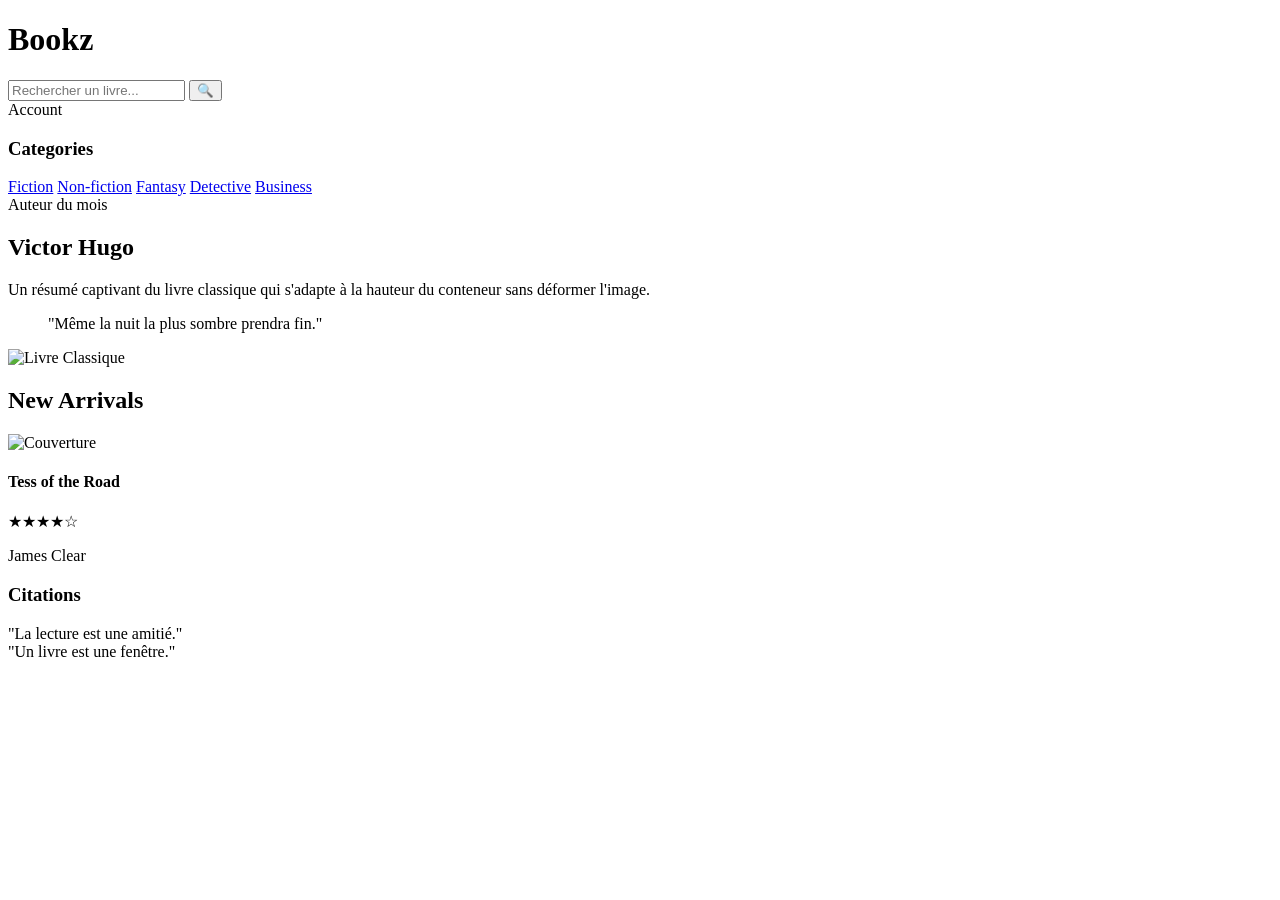
==== index.html @ f46f2c7b "ajout de ma modification" ====
<!DOCTYPE html>
<html lang="fr">
<head>
    <meta charset="UTF-8">
    <meta name="viewport" content="width=device-width, initial-scale=1.0">
    <title>Bookz - Page Livres</title>
    <link rel="stylesheet" href="style.css"> 
    <link rel="stylesheet" href="livres.css">
</head>
<body>

    <header class="main-header">
        <div class="header-left">
            <h1 class="logo">Bookz</h1>
        </div>
        <div class="search-bar">
            <input type="text" placeholder="Rechercher un livre...">
            <button>🔍</button>
        </div>
        <div class="header-right">
            <div class="user-info">
                <span>Account</span>
                <div class="avatar"></div>
            </div>
        </div>
    </header>

    <div class="page-layout">
        <aside class="sidebar-left">
            <div class="category-card">
                <h3>Categories</h3>
                <nav class="side-menu">
                    <a href="#">Fiction</a>
                    <a href="#">Non-fiction</a>
                    <a href="#">Fantasy</a>
                    <a href="#">Detective</a>
                    <a href="#">Business</a>
                </nav>
            </div>
        </aside>

        <main class="content-center">
            
            <section class="hero-book">
                <div class="hero-content">
                    <span class="author-label">Auteur du mois</span>
                    <h2>Victor Hugo</h2>
                    <p class="summary-text">Un résumé captivant du livre classique qui s'adapte à la hauteur du conteneur sans déformer l'image.</p>
                    <blockquote class="hero-quote">"Même la nuit la plus sombre prendra fin."</blockquote>
                </div>
                <div class="hero-image">
                    <img src="https://m.media-amazon.com/images/I/81S6-39XpZL.jpg" alt="Livre Classique">
                </div>
            </section>

            <h2 class="section-title">New Arrivals</h2>
            <div class="books-grid">
                <div class="book-card">
                    <div class="book-img-container">
                        <img src="https://m.media-amazon.com/images/I/71Xv686+iGL.jpg" alt="Couverture">
                    </div>
                    <div class="book-details">
                        <h4>Tess of the Road</h4>
                        <div class="rating">★★★★☆</div>
                        <p class="book-author">James Clear</p>
                    </div>
                </div>
                </div>
        </main>

        <aside class="sidebar-right">
            <div class="quotes-sidebar">
                <h3>Citations</h3>
                <div class="quote-item">"La lecture est une amitié."</div>
                <div class="quote-item">"Un livre est une fenêtre."</div>
            </div>
        </aside>
    </div>

</body>
</html>
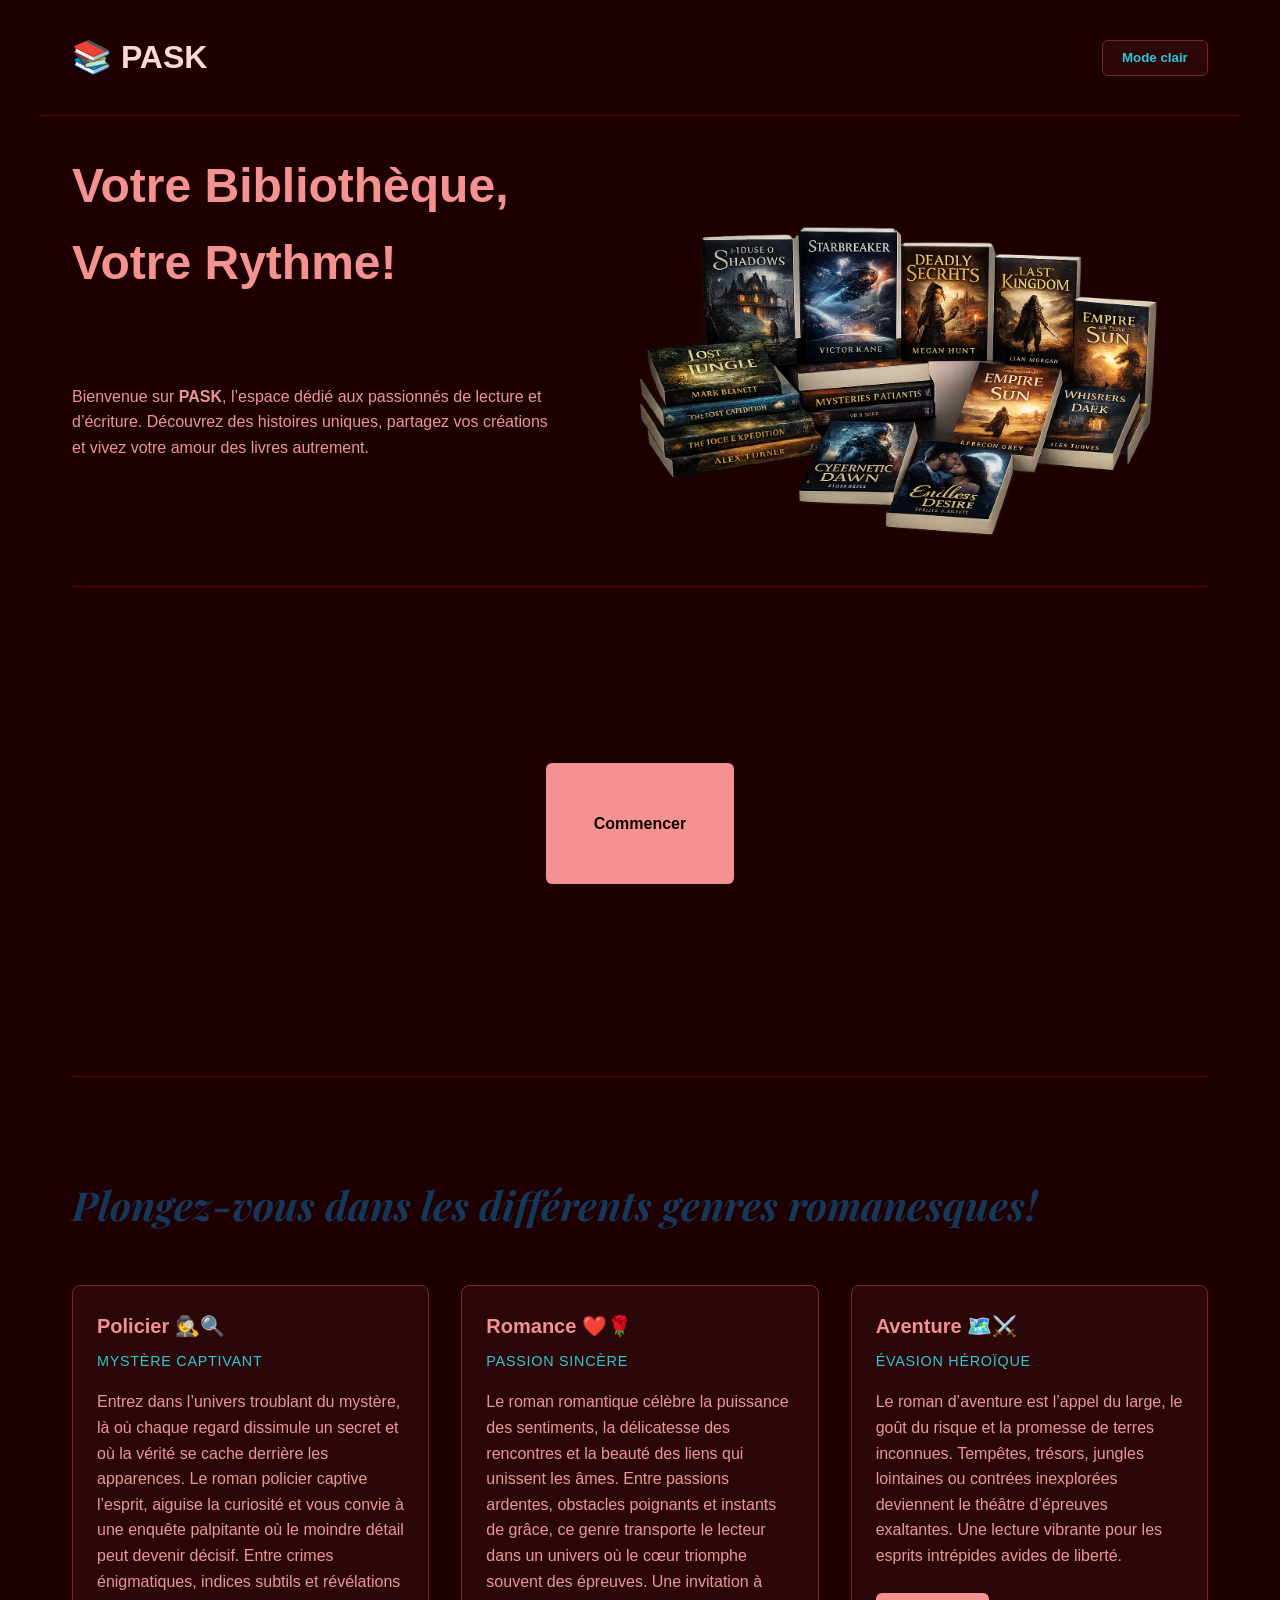
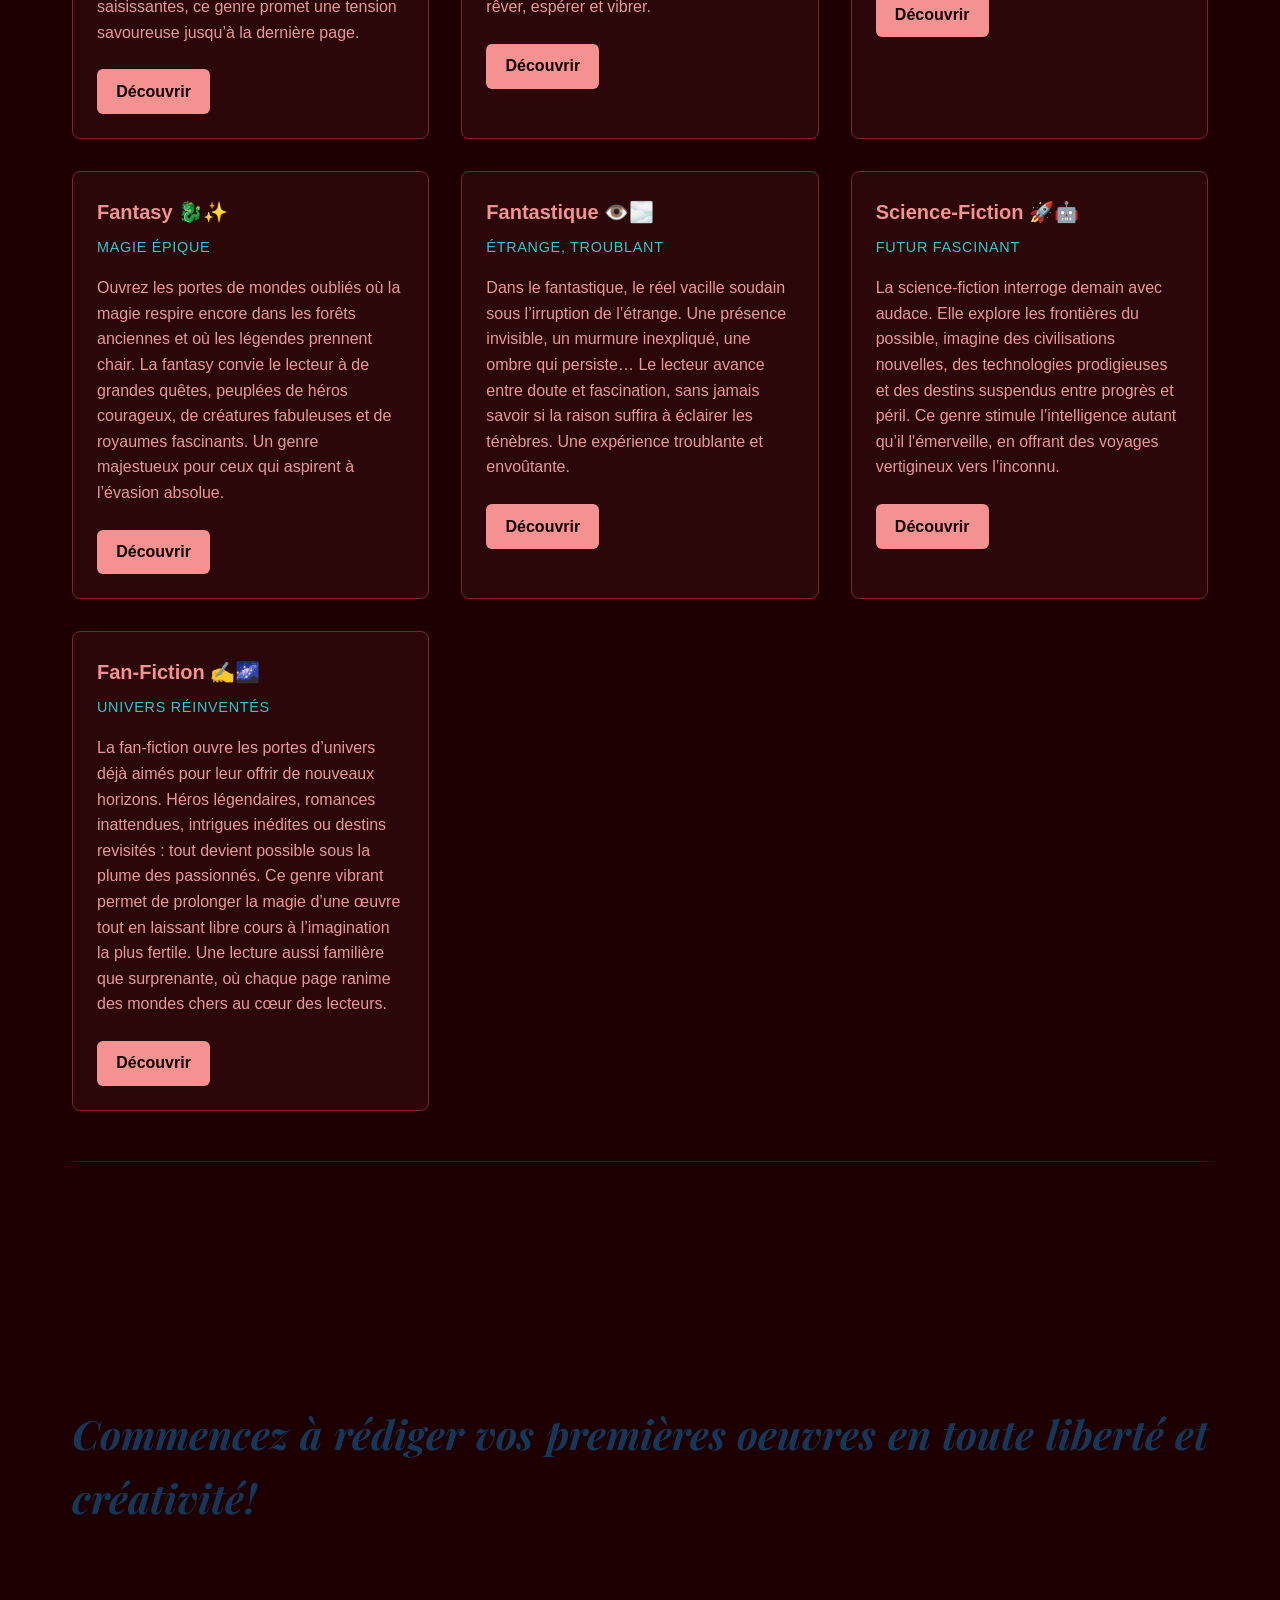
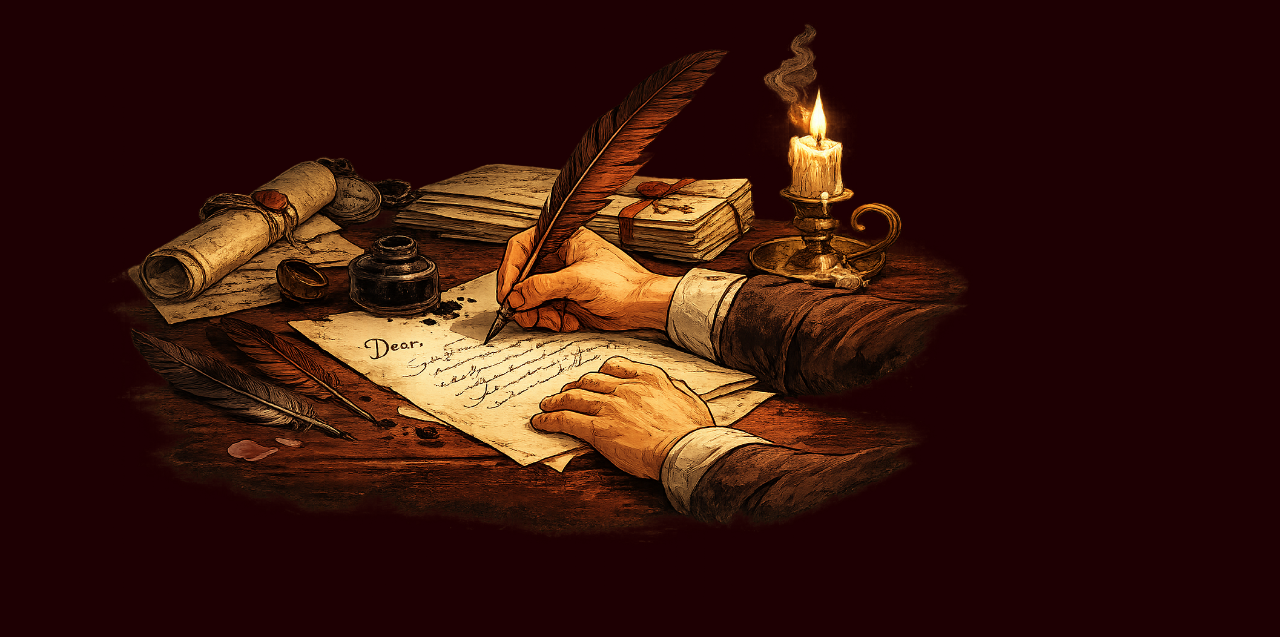
==== commit 18f74a2a: "Ajout des images pour le style" ====
--- a/index.html
+++ b/index.html
@@ -3,79 +3,178 @@
 <head>
     <meta charset="UTF-8">
     <meta name="viewport" content="width=device-width, initial-scale=1.0">
-    <title>Bookz - Page Livres</title>
-    <link rel="stylesheet" href="style.css"> 
-    <link rel="stylesheet" href="livres.css">
+    <title>PASK | Accueil</title>
+    <link rel="stylesheet" href="index.css">
+    <link href="https://fonts.googleapis.com/css2?family=Playfair+Display:ital,wght@0,400;1,700&display=swap" rel="stylesheet">
+    <!-- Ajouter votre style Ici -->
+    
+    <!--<link rel="stylesheet" href="css/index.css"> -->
+
 </head>
 <body>
 
-    <header class="main-header">
-        <div class="header-left">
-            <h1 class="logo">Bookz</h1>
+    <header class="container" style="display: flex; justify-content: space-between; align-items: center; border-bottom: 1px solid var(--border-muted);">
+        <h1>📚 PASK</h1>
+        
+        <button id="theme-toggle" class="btn btn-secondary">
+            Mode clair
+        </button>
+    </header>
+ 
+    <main class="container">
+        
+        <section style="margin-bottom: 8rem; border-bottom: 1px solid var(--border-muted); padding-bottom: 30px;">
+            <div class="container-hero">
+                <article class="presentation">
+                    <h2 style="color: var(--primary); margin-bottom: 2rem; font-size: 3rem; padding-bottom: 50px;">
+                    Votre <strong>Bibliothèque</strong>, Votre <strong>Rythme</strong>!
+                    </h2>
+                    <p class="text-muted" style="max-width: 600px; margin: 0 auto;">
+                    Bienvenue sur <strong>PASK</strong>, l’espace dédié aux passionnés de lecture et d’écriture. 
+                    Découvrez des histoires uniques, partagez vos créations et vivez votre amour des livres autrement.
+                    </p>
+                </article>
+
+                <article>
+                    <img src="ChatGPT Image 22 avr. 2026, 00_08_32.png" alt="Livres" class="livres_img">
+                </article>
+                
+            </div>
+            
+        </section>
+
+        <div class="begin" style="padding: 3rem; padding-bottom: 12rem; border-bottom: 1px solid var(--border-muted);">
+            <a href="#" class="btn btn-primary" style="padding: 3rem; size: 4rem;">Commencer</a>
         </div>
-        <div class="search-bar">
-            <input type="text" placeholder="Rechercher un livre...">
-            <button>🔍</button>
+
+        <section style="margin: auto; margin-bottom: 3rem; padding-top: 6rem;" class="genres">
+            <h2>
+                Plongez-vous dans les différents genres romanesques!
+            </h2>
+        </section>
+
+        <div class="grid" style="border-bottom: 1px solid var(--border-muted); padding-bottom: 50px;">
+             
+            <article class="card">
+                <h3 class="card-title">Policier 🕵️🔍</h3>
+                <p class="card-subtitle">Mystère Captivant</p>
+                <p class="card-text">
+                    Entrez dans l’univers troublant du mystère, 
+                    là où chaque regard dissimule un secret et où la vérité se cache derrière les apparences. 
+                    Le roman policier captive l’esprit, aiguise la curiosité et vous convie à une enquête palpitante où le moindre détail peut devenir décisif. 
+                    Entre crimes énigmatiques, indices subtils et révélations saisissantes, ce genre promet une tension savoureuse jusqu’à la dernière page.
+                </p>
+                <a href="#" class="btn btn-primary" >Découvrir</a>
+            </article>
+
+
+            <article class="card">
+                <h3 class="card-title">Romance ❤️🌹</h3>
+                <p class="card-subtitle">Passion sincère</p>
+                <p class="card-text">
+                    Le roman romantique célèbre la puissance des sentiments, 
+                    la délicatesse des rencontres et la beauté des liens qui unissent les âmes. 
+                    Entre passions ardentes, obstacles poignants et instants de grâce, 
+                    ce genre transporte le lecteur dans un univers où le cœur triomphe souvent des épreuves. 
+                    Une invitation à rêver, espérer et vibrer.
+                </p>
+                <a href="#" class="btn btn-primary">Découvrir</a>
+            </article>
+
+            <article class="card">
+                <h3 class="card-title">Aventure 🗺️⚔️</h3>
+                <p class="card-subtitle">Évasion Héroïque</p>
+                <p class="card-text">
+                    Le roman d’aventure est l’appel du large, 
+                    le goût du risque et la promesse de terres inconnues. 
+                    Tempêtes, trésors, jungles lointaines ou contrées inexplorées deviennent le théâtre d’épreuves exaltantes. 
+                    Une lecture vibrante pour les esprits intrépides avides de liberté.
+                </p>
+                <a href="#" class="btn btn-primary">Découvrir</a>
+            </article>
+
+            <article class="card">
+                <h3 class="card-title">Fantasy 🐉✨</h3>
+                <p class="card-subtitle">Magie Épique</p>
+                <p class="card-text">
+                    Ouvrez les portes de mondes oubliés où la magie 
+                    respire encore dans les forêts anciennes et où les légendes prennent chair. 
+                    La fantasy convie le lecteur à de grandes quêtes, peuplées de héros courageux, 
+                    de créatures fabuleuses et de royaumes fascinants. 
+                    Un genre majestueux pour ceux qui aspirent à l’évasion absolue.
+                </p>
+                <a href="#" class="btn btn-primary">Découvrir</a>
+            </article>
+
+            <article class="card">
+                <h3 class="card-title">Fantastique 👁️🌫️</h3>
+                <p class="card-subtitle">ÉTrange, troublant</p>
+                <p class="card-text">
+                    Dans le fantastique, le réel vacille soudain sous l’irruption de l’étrange. 
+                    Une présence invisible, un murmure inexpliqué, 
+                    une ombre qui persiste… Le lecteur avance entre doute et fascination, 
+                    sans jamais savoir si la raison suffira à éclairer les ténèbres. 
+                    Une expérience troublante et envoûtante.
+                </p>
+                <a href="#" class="btn btn-primary">Découvrir</a>
+            </article>
+
+            <article class="card">
+                <h3 class="card-title">Science-Fiction 🚀🤖</h3>
+                <p class="card-subtitle">futur fascinant</p>
+                <p class="card-text">
+                    La science-fiction interroge demain avec audace. 
+                    Elle explore les frontières du possible, 
+                    imagine des civilisations nouvelles, 
+                    des technologies prodigieuses et des destins suspendus entre progrès et péril. 
+                    Ce genre stimule l’intelligence autant qu’il l'émerveille, 
+                    en offrant des voyages vertigineux vers l’inconnu.
+                </p>
+                <a href="#" class="btn btn-primary">Découvrir</a>
+            </article>
+
+            <article class="card">
+                <h3 class="card-title">Fan-Fiction ✍️🌌</h3>
+                <p class="card-subtitle">univers réinventés</p>
+                <p class="card-text">
+                    La fan-fiction ouvre les portes d’univers déjà aimés pour leur offrir de nouveaux horizons. 
+                    Héros légendaires, romances inattendues, intrigues inédites ou destins revisités : 
+                    tout devient possible sous la plume des passionnés. 
+                    Ce genre vibrant permet de prolonger la magie d’une œuvre tout en laissant libre cours à l’imagination la plus fertile. 
+                    Une lecture aussi familière que surprenante, 
+                    où chaque page ranime des mondes chers au cœur des lecteurs.
+                </p>
+                <a href="#" class="btn btn-primary">Découvrir</a>
+            </article>
+
         </div>
-        <div class="header-right">
-            <div class="user-info">
-                <span>Account</span>
-                <div class="avatar"></div>
-            </div>
-        </div>
-    </header>
 
-    <div class="page-layout">
-        <aside class="sidebar-left">
-            <div class="category-card">
-                <h3>Categories</h3>
-                <nav class="side-menu">
-                    <a href="#">Fiction</a>
-                    <a href="#">Non-fiction</a>
-                    <a href="#">Fantasy</a>
-                    <a href="#">Detective</a>
-                    <a href="#">Business</a>
-                </nav>
-            </div>
-        </aside>
+        <section style="margin-bottom: 3rem; padding-top: 15rem;" class="genres">
+            <h2>
+                Commencez à rédiger vos premières oeuvres en toute liberté et créativité!
+            </h2>
+        </section>
 
-        <main class="content-center">
+        <img src="ChatGPT Image 7 mai 2026, 01_39_53.png" alt="write" style="width: 930px; margin: auto;">
+    </main>
+
+    <script>
+        document.addEventListener('DOMContentLoaded', () => {
+            const themeToggleBtn = document.getElementById('theme-toggle');
             
-            <section class="hero-book">
-                <div class="hero-content">
-                    <span class="author-label">Auteur du mois</span>
-                    <h2>Victor Hugo</h2>
-                    <p class="summary-text">Un résumé captivant du livre classique qui s'adapte à la hauteur du conteneur sans déformer l'image.</p>
-                    <blockquote class="hero-quote">"Même la nuit la plus sombre prendra fin."</blockquote>
-                </div>
-                <div class="hero-image">
-                    <img src="https://m.media-amazon.com/images/I/81S6-39XpZL.jpg" alt="Livre Classique">
-                </div>
-            </section>
-
-            <h2 class="section-title">New Arrivals</h2>
-            <div class="books-grid">
-                <div class="book-card">
-                    <div class="book-img-container">
-                        <img src="https://m.media-amazon.com/images/I/71Xv686+iGL.jpg" alt="Couverture">
-                    </div>
-                    <div class="book-details">
-                        <h4>Tess of the Road</h4>
-                        <div class="rating">★★★★☆</div>
-                        <p class="book-author">James Clear</p>
-                    </div>
-                </div>
-                </div>
-        </main>
-
-        <aside class="sidebar-right">
-            <div class="quotes-sidebar">
-                <h3>Citations</h3>
-                <div class="quote-item">"La lecture est une amitié."</div>
-                <div class="quote-item">"Un livre est une fenêtre."</div>
-            </div>
-        </aside>
-    </div>
-
+            // Écouteur d'événement sur le bouton
+            themeToggleBtn.addEventListener('click', () => {
+                // Bascule la classe 'light' sur l'élément <body>
+                document.body.classList.toggle('light');
+                
+                // Optionnel : Changer le texte du bouton en fonction du thème
+                if (document.body.classList.contains('light')) {
+                    themeToggleBtn.innerText = 'Mode Sombre';
+                } else {
+                    themeToggleBtn.innerText = 'Mode Clair';
+                }
+            });
+        });
+    </script>
 </body>
 </html>
--- a/index.css
+++ b/index.css
@@ -0,0 +1,213 @@
+/* ==========================================================================
+   1. VARIABLES DE THÈME (Palette de couleurs)
+   ========================================================================== */
+:root {
+  /* hsl (fallback color) */
+  --bg-dark: hsl(354 100% 3%);
+  --bg: hsl(355 100% 6%);
+  --bg-light: hsl(356 71% 10%);
+  --text: hsl(1 100% 100%);
+  --text-muted: hsl(0 66% 75%);
+  --highlight: hsl(358 40% 44%);
+  --border: hsl(355 54% 31%);
+  --border-muted: hsl(348 99% 18%);
+  --primary: hsl(360 82% 76%);
+  --secondary: hsl(183 63% 50%);
+  --danger: hsl(8 63% 66%);
+  --warning: hsl(52 49% 46%);
+  --success: hsl(151 41% 51%);
+  --info: hsl(217 73% 68%);
+  
+  /* oklch */
+  --bg-dark: oklch(0.1 0.06 20);
+  --bg: oklch(0.15 0.06 20);
+  --bg-light: oklch(0.2 0.06 20);
+  --text: oklch(0.96 0.1 20);
+  --text-muted: oklch(0.76 0.1 20);
+  --highlight: oklch(0.5 0.12 20);
+  --border: oklch(0.4 0.12 20);
+  --border-muted: oklch(0.3 0.12 20);
+  --primary: oklch(0.76 0.12 20);
+  --secondary: oklch(0.76 0.12 200);
+  --danger: oklch(0.7 0.12 30);
+  --warning: oklch(0.7 0.12 100);
+  --success: oklch(0.7 0.12 160);
+  --info: oklch(0.7 0.12 260);
+}
+
+body.light {
+  /* hsl (fallback color) */
+  --bg-dark: hsl(1 100% 94%);
+  --bg: hsl(2 100% 99%);
+  --bg-light: hsl(2 100% 100%);
+  --text: hsl(348 100% 6%);
+  --text-muted: hsl(355 54% 31%);
+  --highlight: hsl(1 100% 100%);
+  --border: hsl(359 41% 56%);
+  --border-muted: hsl(359 60% 69%);
+  --primary: hsl(355 54% 31%);
+  --secondary: hsl(183 100% 8%);
+  --danger: hsl(7 47% 42%);
+  --warning: hsl(53 100% 17%);
+  --success: hsl(161 100% 19%);
+  --info: hsl(217 50% 44%);
+  
+  /* oklch */
+  --bg-dark: oklch(0.92 0.06 20);
+  --bg: oklch(0.96 0.06 20);
+  --bg-light: oklch(1 0.06 20);
+  --text: oklch(0.15 0.12 20);
+  --text-muted: oklch(0.4 0.12 20);
+  --highlight: oklch(1 0.12 20);
+  --border: oklch(0.6 0.12 20);
+  --border-muted: oklch(0.7 0.12 20);
+  --primary: oklch(0.4 0.12 20);
+  --secondary: oklch(0.4 0.12 200);
+  --danger: oklch(0.5 0.12 30);
+  --warning: oklch(0.5 0.12 100);
+  --success: oklch(0.5 0.12 160);
+  --info: oklch(0.5 0.12 260);
+}
+
+/* ==========================================================================
+   2. Initialiser le CSS ET BASES
+   ========================================================================== */
+*, *::before, *::after {
+  box-sizing: border-box;
+  margin: 0;
+  padding: 0;
+}
+
+body {
+  font-family: 'Segoe UI', Tahoma, Geneva, Verdana, sans-serif;
+  background-color: var(--bg);
+  color: var(--text);
+  line-height: 1.6;
+  transition: background-color 0.3s ease, color 0.3s ease;
+}
+
+/* ==========================================================================
+   3. STRUCTURE MODULAIRE (Design System à utiliser par l'équipe)
+   ========================================================================== */
+.container {
+  max-width: 1200px;
+  margin: 0 auto;
+  padding: 2rem;
+  align-content: center;
+}
+
+.text-muted {
+  color: var(--text-muted);
+}
+
+/* Boutons */
+.btn {
+  display: inline-block;
+  padding: 0.6rem 1.2rem;
+  border: none;
+  border-radius: 6px;
+  font-weight: bold;
+  cursor: pointer;
+  text-decoration: none;
+  transition: opacity 0.2s;
+}
+
+.btn:hover {
+  opacity: 0.8;
+}
+
+.btn-primary {
+  margin-top: auto;
+  background-color: var(--primary);
+  color: var(--bg-dark); /* Contraste sur le bouton primary */
+}
+
+.btn-secondary {
+  background-color: var(--bg-light);
+  color: var(--secondary);
+  border: 1px solid var(--border);
+}
+
+/* Système de grille pour les genres romanesques */
+.grid {
+  display: grid;
+  grid-template-columns: repeat(auto-fill, minmax(300px, 1fr));
+  gap: 2rem;
+  margin-top: 2rem;
+}
+
+/* Composant : Card */
+.card {
+
+  background-color: var(--bg-light);
+  border: 1px solid var(--border);
+  border-radius: 8px;
+  padding: 1.5rem;
+  transition: transform 0.2s ease, border-color 0.2s ease;
+}
+
+.card:hover {
+  transform: translateY(-5px);
+  border-color: var(--primary);
+}
+
+.card-title {
+  color: var(--primary);
+  margin-bottom: 0.5rem;
+  font-size: 1.25rem;
+}
+
+.card-subtitle {
+  color: var(--secondary);
+  font-size: 0.9rem;
+  margin-bottom: 1rem;
+  text-transform: uppercase;
+  letter-spacing: 0.05em;
+}
+
+.card-text {
+  margin-bottom: 1.5rem;
+  color: var(--text-muted);
+}
+
+.special {
+  font-style: normal;
+}
+
+.livres_img {
+  width: 600px;  /* Largeur fixe */
+  /*display: block;   /* Force l'image à prendre toute la ligne */
+  margin: 0 auto;   /* 0 en haut/bas, auto à gauche/droite pour centrer */
+}
+
+section.genres {
+  font-family: 'Playfair Display', serif;
+  font-size: 2rem;   /* Taille légèrement augmentée pour le confort */
+  line-height: 1.6;    /* Espacement des lignes pour l'aspect roman */
+  color: #15375a;      /* Un gris très sombre, plus doux que le noir pur */
+  text-align: justify; /* Pour un look "page de livre" */
+}
+
+section.genres h2 {
+  font-weight: 700;
+  font-style: italic;  /* L'italique renforce l'aspect romanesque */
+  font-size: 2.5rem;
+}
+
+.presentation {
+  width: 800px;
+  padding-right: 50px;
+}
+
+.container-hero {
+  width: calc(100%);
+  display: flex;
+  justify-content: space-evenly;
+}
+
+.begin {
+  display: flex;
+  justify-content: center; /* Centre horizontalement */
+  align-items: center;     /* Centre verticalement */
+  margin: 0 auto;   /* On centre le bloc horizontalement sur la page */
+}
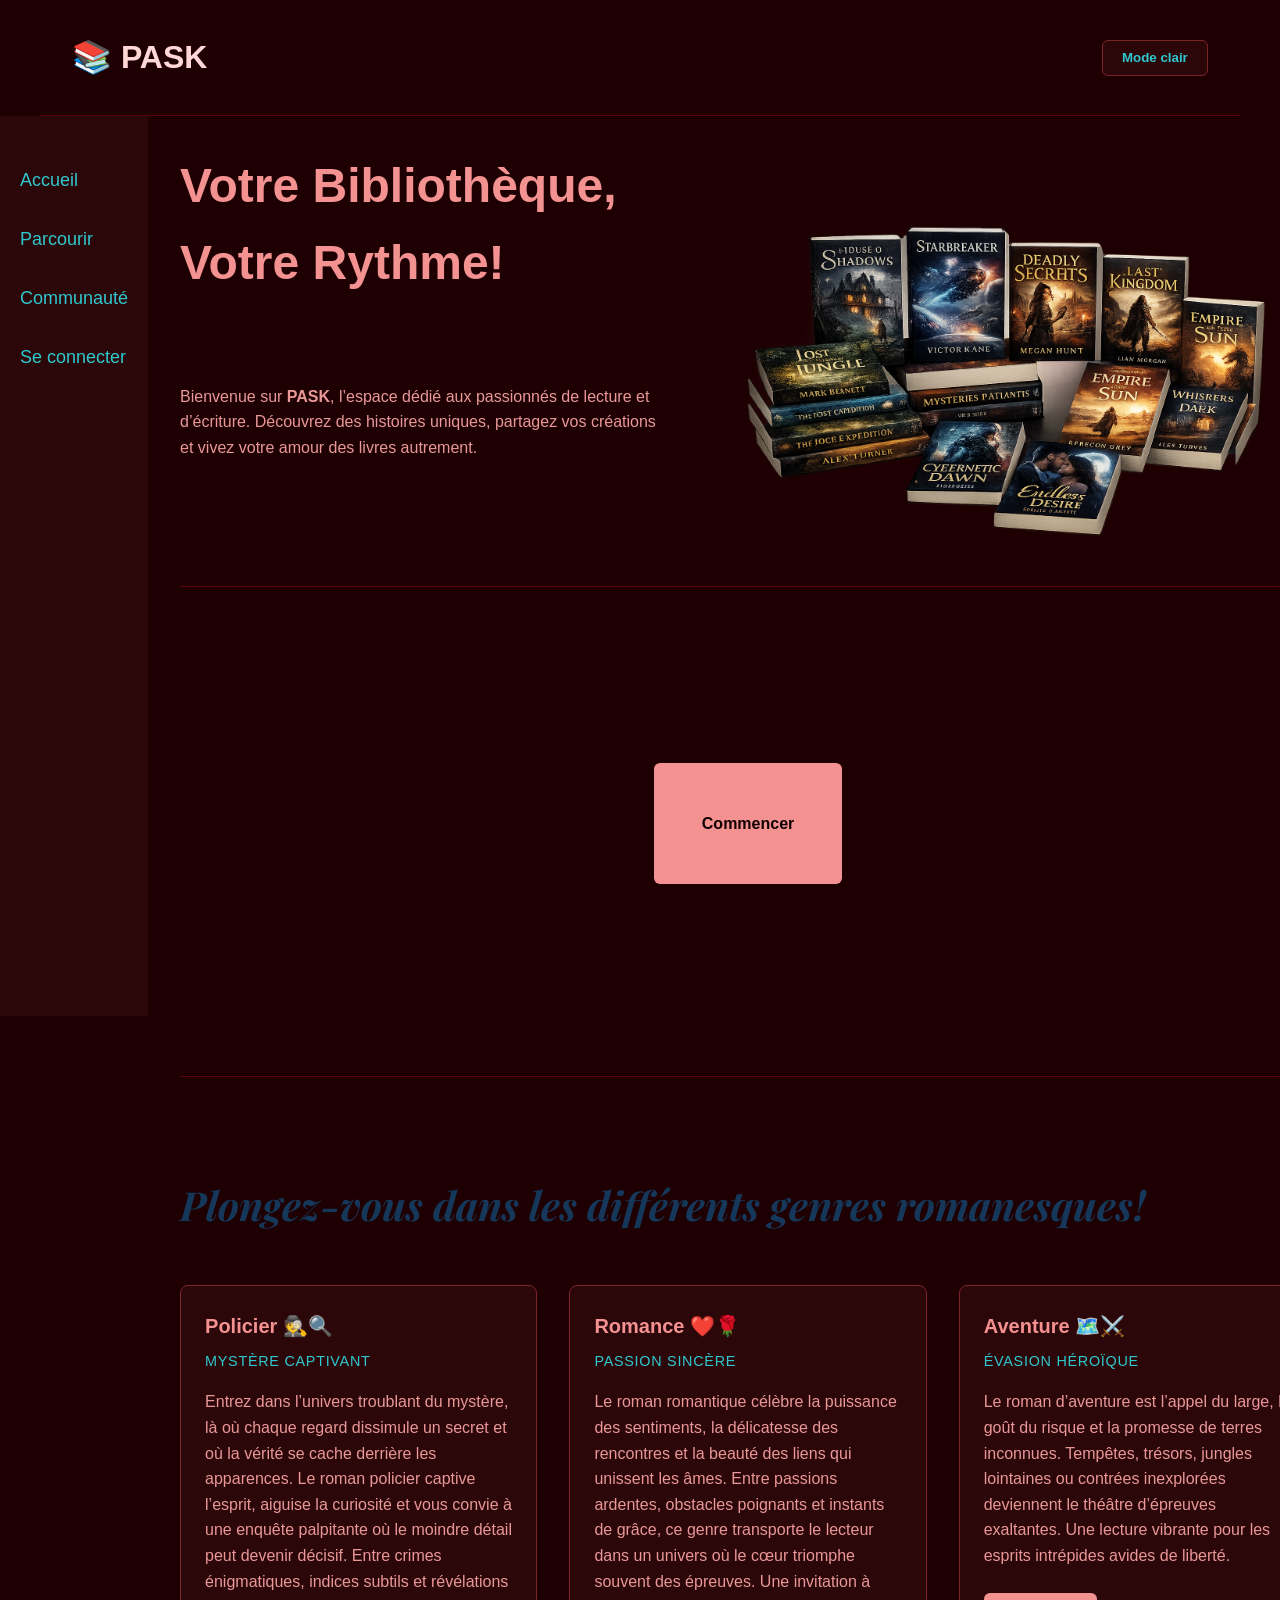
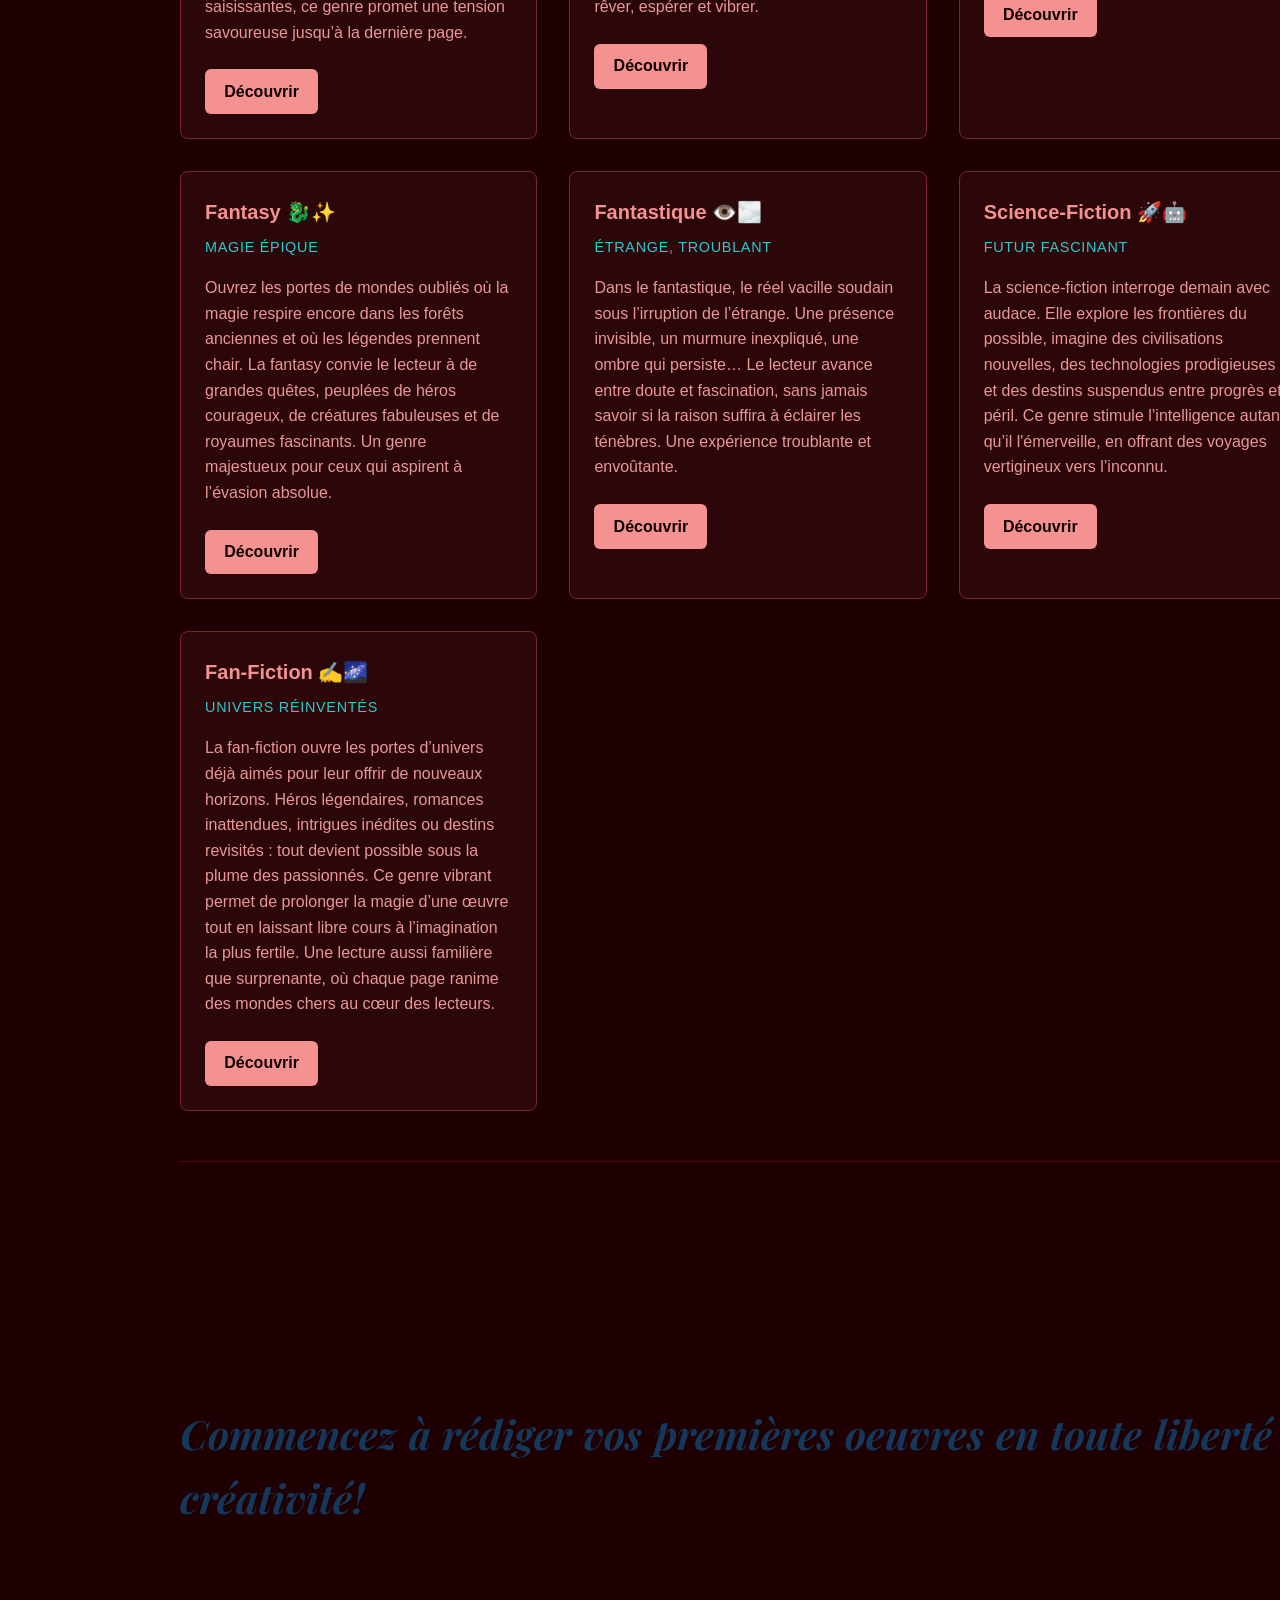
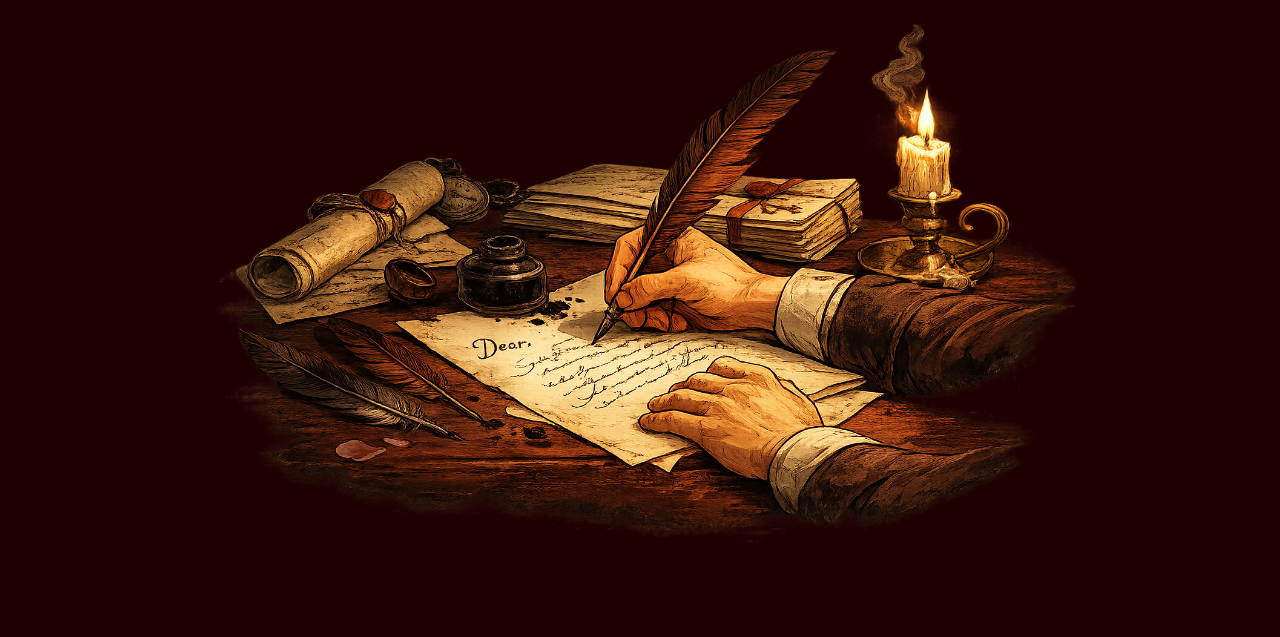
==== commit eb2c677e: "Ajout d'un menu de navigation" ====
--- a/index.html
+++ b/index.html
@@ -20,8 +20,19 @@
             Mode clair
         </button>
     </header>
- 
-    <main class="container">
+
+    <div class="principal">
+
+        <nav class="sidebar">
+            <ul>
+                <li><a href="#">Accueil</a></li>
+                <li><a href="#">Parcourir</a></li>
+                <li><a href="#">Communauté</a></li>
+                <li><a href="#">Se connecter</a></li>
+            </ul>
+        </nav>
+
+        <main class="container">
         
         <section style="margin-bottom: 8rem; border-bottom: 1px solid var(--border-muted); padding-bottom: 30px;">
             <div class="container-hero">
@@ -157,6 +168,8 @@
 
         <img src="ChatGPT Image 7 mai 2026, 01_39_53.png" alt="write" style="width: 930px; margin: auto;">
     </main>
+    </div>
+ 
 
     <script>
         document.addEventListener('DOMContentLoaded', () => {
--- a/index.css
+++ b/index.css
@@ -210,4 +210,41 @@
   justify-content: center; /* Centre horizontalement */
   align-items: center;     /* Centre verticalement */
   margin: 0 auto;   /* On centre le bloc horizontalement sur la page */
+}
+
+.principal {
+  display: flex;
+  min-height: 100vh; /* Toute la hauteur de l'écran */
+}
+
+.sidebar {
+  width: 250px;
+  background-color: var(--bg-light);
+  color: var(--text);
+  padding: 20px;
+  /* Optionnel : fixe la barre pendant le scroll */
+  position: sticky;
+  top: 0;
+  height: 100vh;
+}
+
+.sidebar ul {
+  list-style: none;
+  padding: 0;
+}
+
+.sidebar li {
+  margin: 30px 0;
+}
+
+.sidebar a {
+  color: var(--secondary);
+  text-decoration: none;
+  font-size: 18px;
+  display: block;
+  transition: 0.3s;
+}
+
+.sidebar a:hover {
+  transform: translateX(10px);
 }
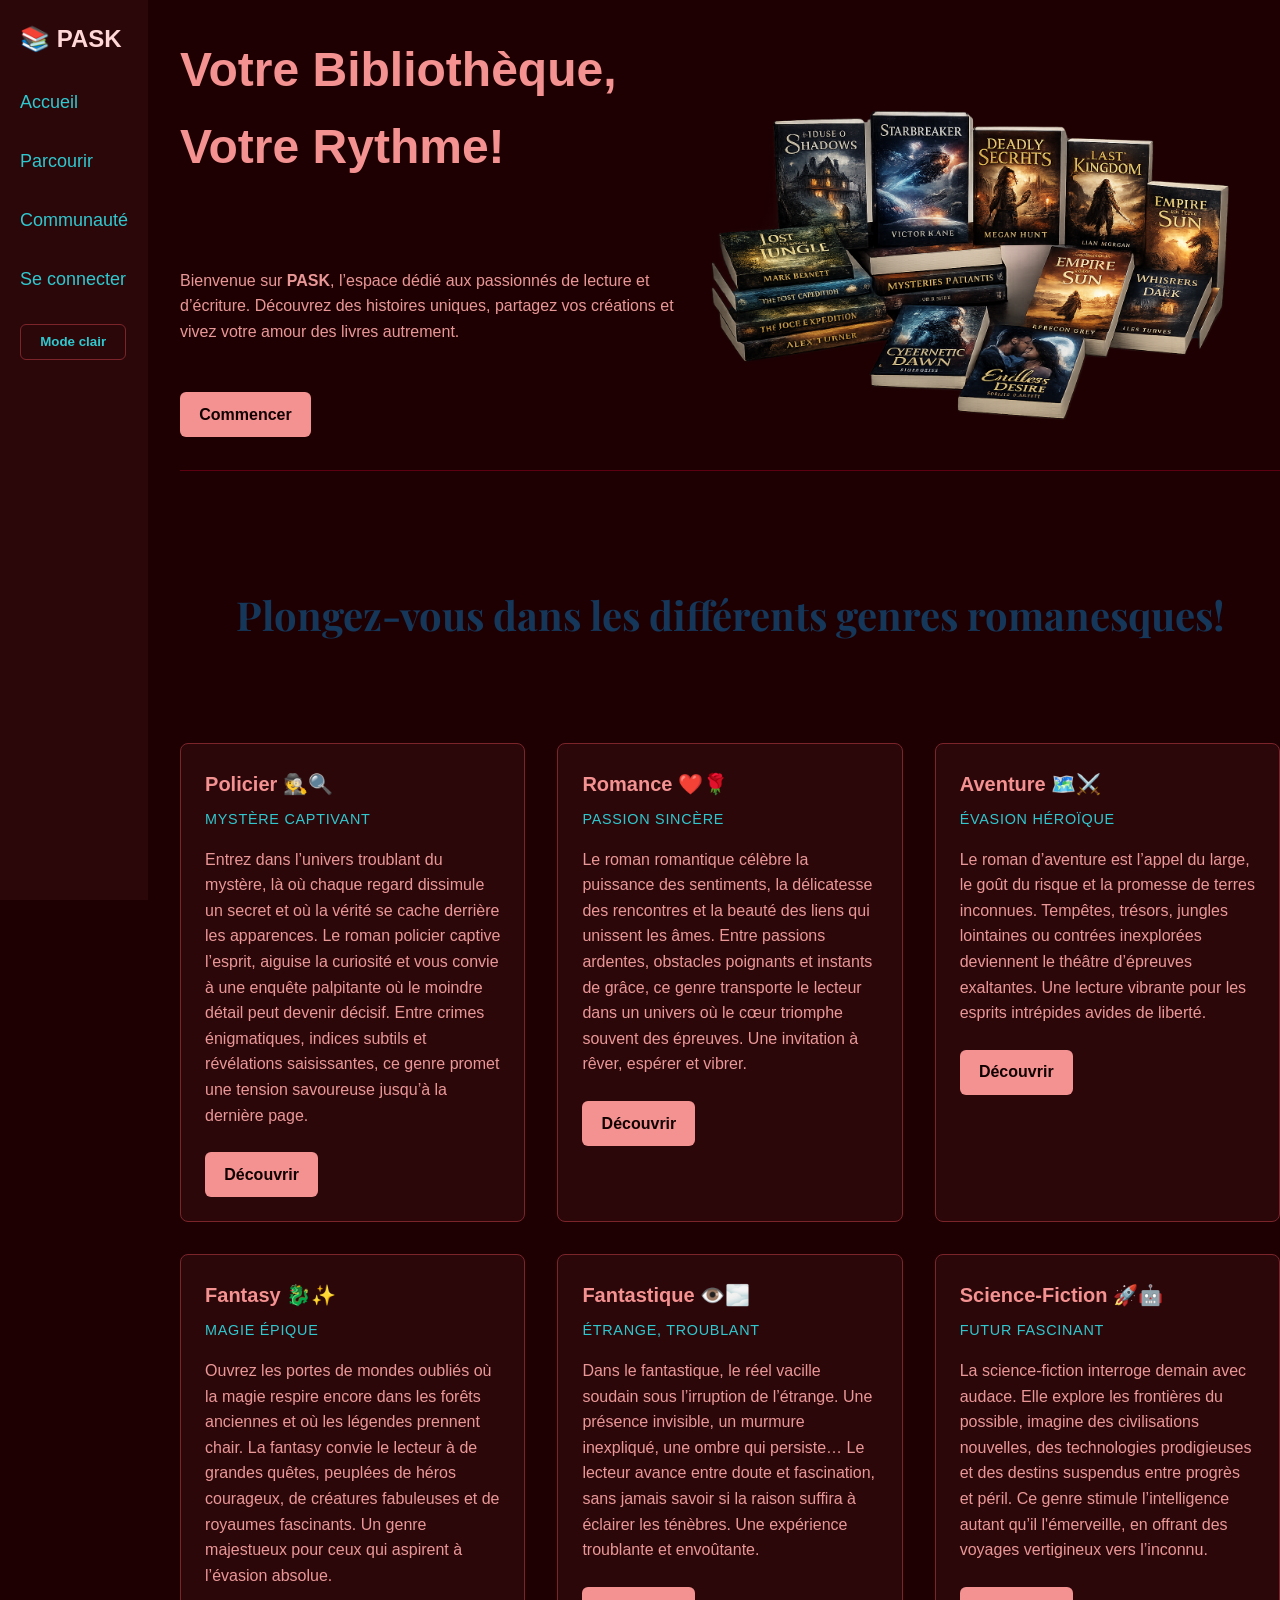
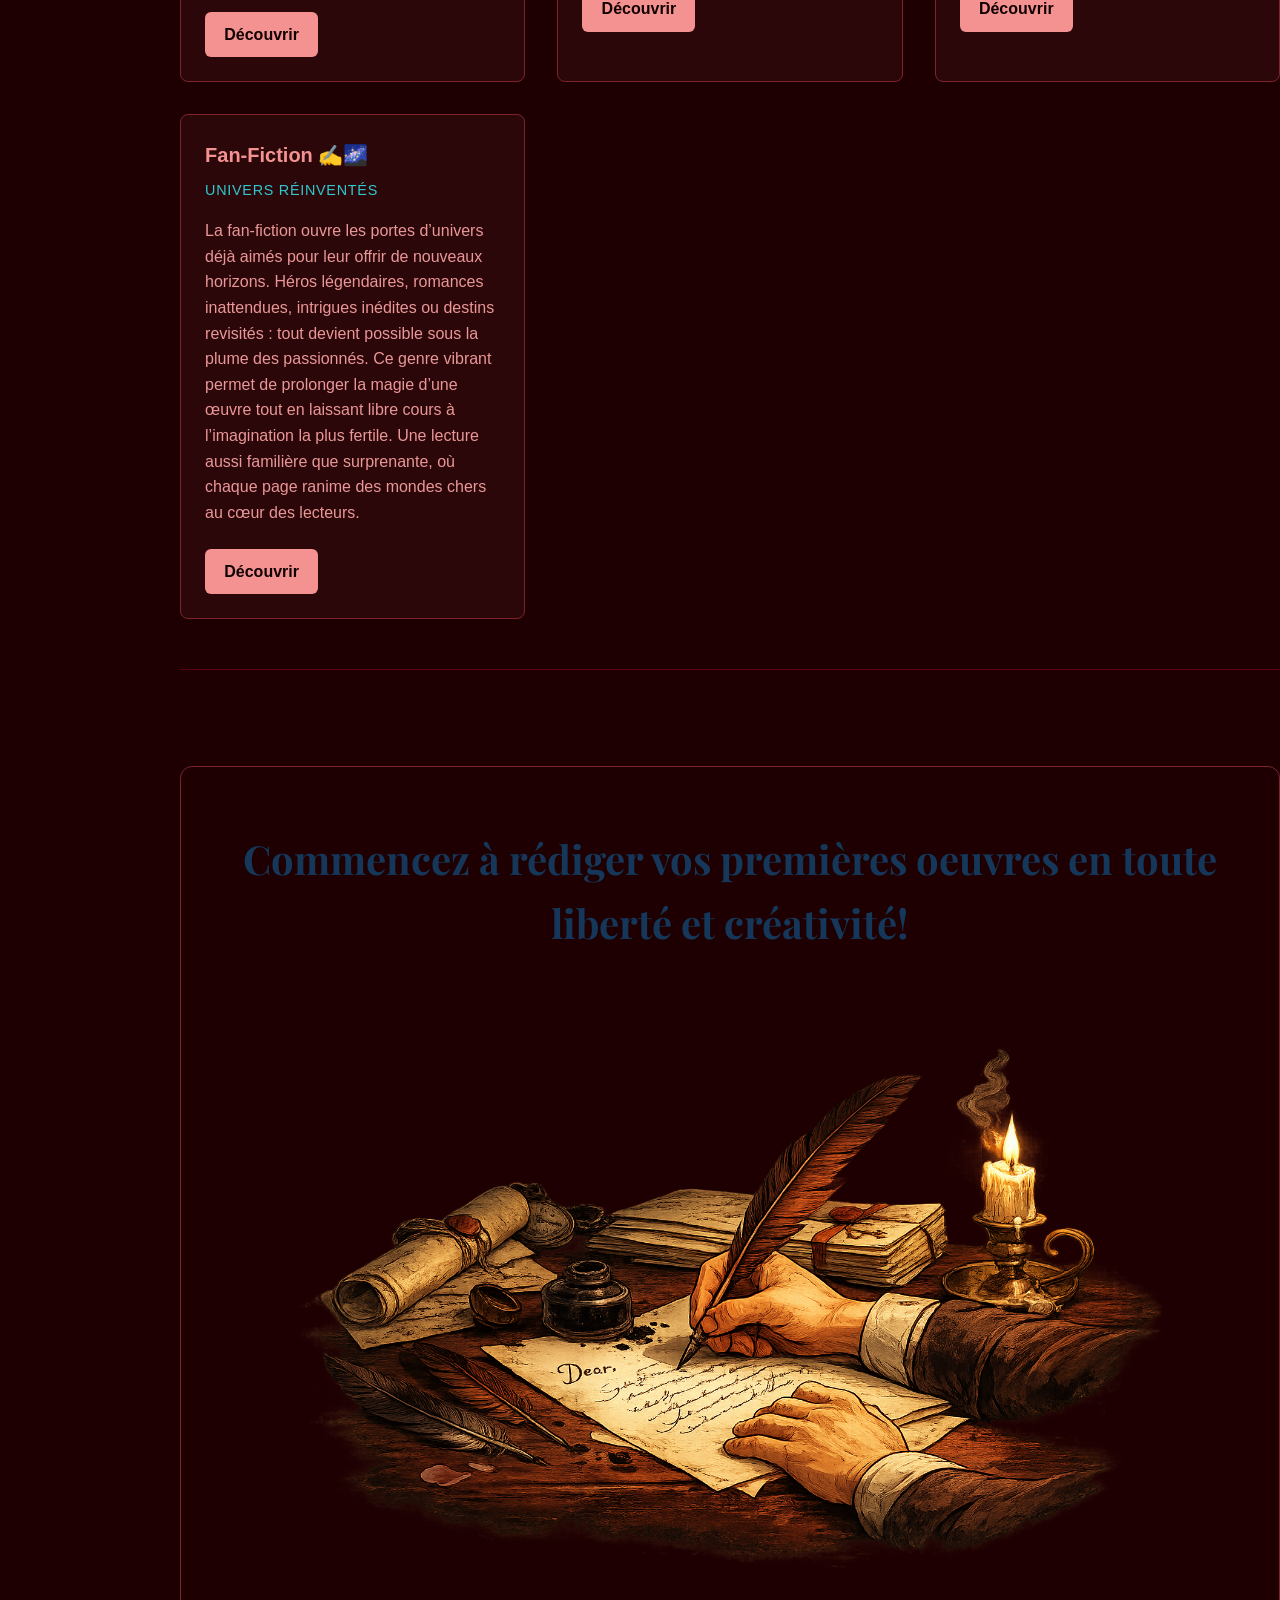
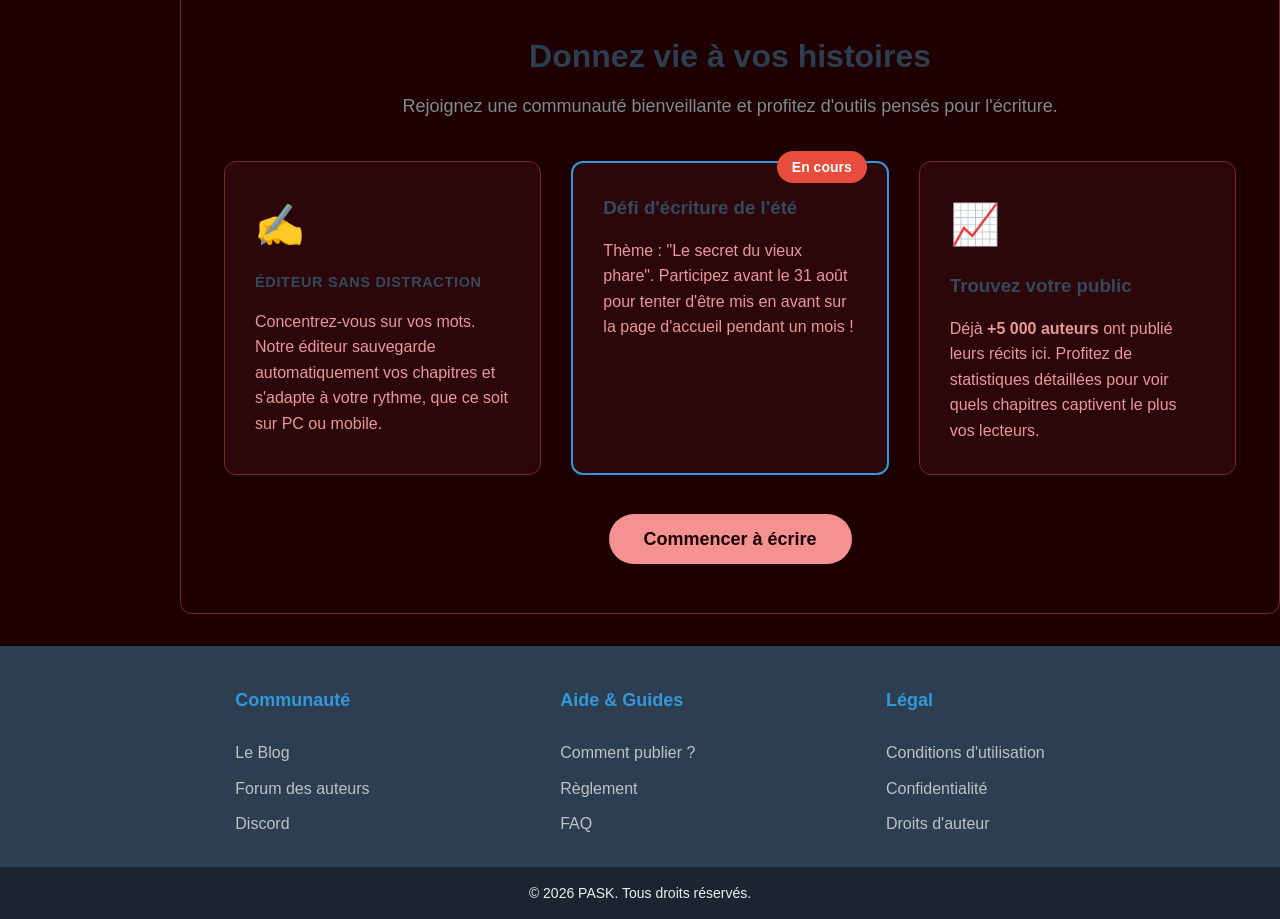
==== commit cc672d38: "Ajout du footer et de la partie écriture" ====
--- a/index.html
+++ b/index.html
@@ -13,38 +13,41 @@
 </head>
 <body>
 
-    <header class="container" style="display: flex; justify-content: space-between; align-items: center; border-bottom: 1px solid var(--border-muted);">
-        <h1>📚 PASK</h1>
-        
-        <button id="theme-toggle" class="btn btn-secondary">
-            Mode clair
-        </button>
-    </header>
+    <!--header class="container" style="display: flex; justify-content: space-between; align-items: center; border-bottom: 1px solid var(--border-muted);">
+    </header-->
 
     <div class="principal">
 
         <nav class="sidebar">
+            <h1>📚 PASK</h1>
             <ul>
                 <li><a href="#">Accueil</a></li>
                 <li><a href="#">Parcourir</a></li>
                 <li><a href="#">Communauté</a></li>
                 <li><a href="#">Se connecter</a></li>
             </ul>
+            <button id="theme-toggle" class="btn btn-secondary">
+                Mode clair
+            </button>
         </nav>
 
         <main class="container">
         
-        <section style="margin-bottom: 8rem; border-bottom: 1px solid var(--border-muted); padding-bottom: 30px;">
+        <section style="margin-bottom: 4rem; border-bottom: 1px solid var(--border-muted); padding-bottom: 30px;">
             <div class="container-hero">
-                <article class="presentation">
-                    <h2 style="color: var(--primary); margin-bottom: 2rem; font-size: 3rem; padding-bottom: 50px;">
-                    Votre <strong>Bibliothèque</strong>, Votre <strong>Rythme</strong>!
-                    </h2>
-                    <p class="text-muted" style="max-width: 600px; margin: 0 auto;">
-                    Bienvenue sur <strong>PASK</strong>, l’espace dédié aux passionnés de lecture et d’écriture. 
-                    Découvrez des histoires uniques, partagez vos créations et vivez votre amour des livres autrement.
-                    </p>
+                <div>
+                    <article class="presentation">
+                        <h2 style="color: var(--primary); margin-bottom: 2rem; font-size: 3rem; padding-bottom: 50px;">
+                        Votre <strong>Bibliothèque</strong>, Votre <strong>Rythme</strong>!
+                        </h2>
+                        <p class="text-muted" style="max-width: 600px; margin: 0 auto;">
+                        Bienvenue sur <strong>PASK</strong>, l’espace dédié aux passionnés de lecture et d’écriture. 
+                        Découvrez des histoires uniques, partagez vos créations et vivez votre amour des livres autrement.
+                        </p>
                 </article>
+
+                <a href="#" class="btn btn-primary" style="margin-top: 3rem;">Commencer</a>
+                </div>
 
                 <article>
                     <img src="ChatGPT Image 22 avr. 2026, 00_08_32.png" alt="Livres" class="livres_img">
@@ -54,17 +57,18 @@
             
         </section>
 
-        <div class="begin" style="padding: 3rem; padding-bottom: 12rem; border-bottom: 1px solid var(--border-muted);">
+        <!--div class="begin" style="padding: 3rem; padding-bottom: 12rem; border-bottom: 1px solid var(--border-muted);">
             <a href="#" class="btn btn-primary" style="padding: 3rem; size: 4rem;">Commencer</a>
-        </div>
-
-        <section style="margin: auto; margin-bottom: 3rem; padding-top: 6rem;" class="genres">
-            <h2>
+        </div-->
+
+        <section style="margin: auto; margin-bottom: 6rem; padding-top: 3rem;" class="genres">
+            <h2 style="text-align: center;">
                 Plongez-vous dans les différents genres romanesques!
             </h2>
         </section>
 
-        <div class="grid" style="border-bottom: 1px solid var(--border-muted); padding-bottom: 50px;">
+        <div class="grid" style="border-bottom: 1px solid var(--border-muted); padding-bottom: 50px; 
+        margin-bottom: 6rem;">
              
             <article class="card">
                 <h3 class="card-title">Policier 🕵️🔍</h3>
@@ -160,15 +164,91 @@
 
         </div>
 
-        <section style="margin-bottom: 3rem; padding-top: 15rem;" class="genres">
-            <h2>
-                Commencez à rédiger vos premières oeuvres en toute liberté et créativité!
-            </h2>
+                <!-- Section dédiée aux auteurs -->
+        <section class="espace-auteurs">
+        
+            <section style="margin-bottom: 3rem;" class="genres">
+                <h2 style="text-align: center;">
+                    Commencez à rédiger vos premières oeuvres en toute liberté et créativité!
+                </h2>
+            </section>
+
+            <img src="ChatGPT Image 7 mai 2026, 01_39_53.png" alt="write" style="width: 930px; margin: auto;">
+
+        <div class="auteurs-en-tete">
+            <h2>Donnez vie à vos histoires</h2>
+            <p>Rejoignez une communauté bienveillante et profitez d'outils pensés pour l'écriture.</p>
+        </div>
+
+        <!-- Conteneur principal pour nos 3 cartes -->
+        <div class="auteurs-grille">
+            
+            <!-- Carte 1 : Les outils -->
+            <div class="carte-auteur">
+                <div class="icone">✍️</div>
+                <h3 class="card-subtitle">Éditeur sans distraction</h3>
+                <p style="color: var(--text-muted);">Concentrez-vous sur vos mots. Notre éditeur sauvegarde automatiquement vos chapitres et s'adapte à votre rythme, que ce soit sur PC ou mobile.</p>
+            </div>
+
+            <!-- Carte 2 : Les concours (Mise en avant) -->
+            <div class="carte-auteur carte-concours">
+                <span class="badge">En cours</span>
+                <h3>Défi d'écriture de l'été</h3>
+                <p style="color: var(--text-muted);">Thème : "Le secret du vieux phare". Participez avant le 31 août pour tenter d'être mis en avant sur la page d'accueil pendant un mois !</p>
+            </div>
+
+            <!-- Carte 3 : La preuve sociale -->
+            <div class="carte-auteur">
+                <div class="icone">📈</div>
+                <h3>Trouvez votre public</h3>
+                <p style="color: var(--text-muted);">Déjà <strong>+5 000 auteurs</strong> ont publié leurs récits ici. Profitez de statistiques détaillées pour voir quels chapitres captivent le plus vos lecteurs.</p>
+            </div>
+
+        </div>
+
+        <!-- Bouton d'action principal -->
+        <div class="auteurs-action">
+            <a href="#" class="bouton-ecrire">Commencer à écrire</a>
+        </div>
+
         </section>
-
-        <img src="ChatGPT Image 7 mai 2026, 01_39_53.png" alt="write" style="width: 930px; margin: auto;">
     </main>
     </div>
+
+    <footer class="site-footer">
+        <div class="footer-colonnes">
+        
+            <!-- Colonne 1 : Communauté -->
+            <div class="colonne">
+                <h3>Communauté</h3>
+                <a href="#">Le Blog</a>
+                <a href="#">Forum des auteurs</a>
+                <a href="#">Discord</a>
+            </div>
+
+            <!-- Colonne 2 : Aide & Guides -->
+            <div class="colonne">
+                <h3>Aide & Guides</h3>
+                <a href="#">Comment publier ?</a>
+                <a href="#">Règlement</a>
+                <a href="#">FAQ</a>
+            </div>
+
+            <!-- Colonne 3 : Légal -->
+            <div class="colonne">
+                <h3>Légal</h3>
+                <a href="#">Conditions d'utilisation</a>
+                <a href="#">Confidentialité</a>
+                <a href="#">Droits d'auteur</a>
+            </div>
+
+        </div>
+
+    <!-- Ligne de copyright -->
+        <div class="footer-bas">
+            <p>&copy; 2026 PASK. Tous droits réservés.</p>
+        </div>
+    </footer>
  
 
     <script>
--- a/index.css
+++ b/index.css
@@ -190,13 +190,12 @@
 
 section.genres h2 {
   font-weight: 700;
-  font-style: italic;  /* L'italique renforce l'aspect romanesque */
+  /*font-style: italic;  /* L'italique renforce l'aspect romanesque */
   font-size: 2.5rem;
 }
 
 .presentation {
-  width: 800px;
-  padding-right: 50px;
+  width: 500px;
 }
 
 .container-hero {
@@ -247,4 +246,161 @@
 
 .sidebar a:hover {
   transform: translateX(10px);
+}
+
+/* Style global du pied de page */
+.site-footer {
+    background-color: #2c3e50; /* Un bleu-gris foncé très élégant */
+    color: #ecf0f1; /* Un texte presque blanc pour le contraste */
+    padding-top: 40px;
+    font-family: Arial, sans-serif;
+}
+
+/* Alignement des colonnes avec Flexbox */
+.footer-colonnes {
+    display: flex;
+    justify-content: space-around; /* Espace équitablement les colonnes */
+    max-width: 1000px;
+    margin: 0 auto; /* Centre le conteneur sur les grands écrans */
+    padding-bottom: 30px;
+}
+
+/* Style de chaque colonne */
+.colonne {
+    display: flex;
+    flex-direction: column; /* Place les liens les uns sous les autres */
+    gap: 10px; /* Espace entre chaque lien */
+}
+
+/* Style des titres des colonnes */
+.colonne h3 {
+    color: #3498db; /* Un bleu plus vif pour attirer l'œil */
+    font-size: 18px;
+    margin-bottom: 15px;
+}
+
+/* Style des liens */
+.colonne a {
+    color: #bdc3c7;
+    text-decoration: none; /* Enlève le soulignement par défaut */
+    transition: color 0.3s ease; /* Animation douce au survol */
+}
+
+/* Effet au survol de la souris */
+.colonne a:hover {
+    color: #ffffff; /* Le lien devient blanc brillant */
+}
+
+/* Zone de copyright tout en bas */
+.footer-bas {
+    background-color: #1a252f; /* Une teinte encore plus sombre */
+    text-align: center;
+    padding: 15px 0;
+    font-size: 14px;
+}
+
+/* --- SECTION GLOBALE --- */
+.espace-auteurs {
+    background-color: var(--bg); /* Un gris très clair pour séparer visuellement cette zone */
+    padding: 60px 20px; /* De l'espace en haut/bas et sur les côtés */
+    font-family: Arial, sans-serif;
+    text-align: center; /* Centre le texte principal */
+    border: 1px solid var(--border);
+    border-radius: 12px;
+}
+
+.auteurs-en-tete h2 {
+    color: #2c3e50;
+    font-size: 32px;
+    margin-bottom: 10px;
+}
+
+.auteurs-en-tete p {
+    color: #7f8c8d;
+    font-size: 18px;
+    margin-bottom: 40px;
+}
+
+/* --- DISPOSITION DES CARTES (FLEXBOX) --- */
+.auteurs-grille {
+    display: flex;
+    justify-content: center;
+    gap: 30px; /* L'espace entre chaque carte */
+    max-width: 1100px;
+    margin: 0 auto; /* Centre la grille sur la page */
+}
+
+/* --- STYLE DE CHAQUE CARTE --- */
+.carte-auteur {
+    /*background-color: #ffffff; /* Fond blanc pur pour contraster avec le gris clair */
+    border-radius: 12px; /* Bords arrondis */
+    padding: 30px;
+    width: 30%; /* Chaque carte prend 30% de la largeur */
+    box-shadow: 0 4px 15px rgba(0, 0, 0, 0.05); /* Ombre douce pour donner du relief */
+    transition: transform 0.3s ease; /* Animation fluide */
+    text-align: left; /* Aligne le texte des cartes à gauche */
+    position: relative; /* Nécessaire pour placer le badge du concours */
+    background-color: var(--bg-light);
+    border: 1px solid var(--border);
+    /*border-radius: 8px;*/
+    /*padding: 1.5rem;*/
+    transition: transform 0.2s ease, border-color 0.2s ease;
+}
+
+/* Effet au survol : la carte se soulève légèrement */
+.carte-auteur:hover {
+    transform: translateY(-5px);
+}
+
+.carte-auteur .icone {
+    font-size: 40px;
+    margin-bottom: 15px;
+}
+
+.carte-auteur h3 {
+    color: #34495e;
+    margin-bottom: 15px;
+}
+
+.carte-auteur p {
+    color: #555;
+    line-height: 1.6; /* Rend le texte plus lisible */
+}
+
+/* --- MISE EN ÉVIDENCE DE LA CARTE CONCOURS --- */
+.carte-concours {
+    border: 2px solid #3498db; /* Une bordure bleue pour attirer l'œil */
+}
+
+/* Le petit badge "En cours" */
+.badge {
+    position: absolute;
+    top: -12px;
+    right: 20px;
+    background-color: #e74c3c; /* Rouge vif */
+    color: white;
+    padding: 5px 15px;
+    border-radius: 20px;
+    font-size: 14px;
+    font-weight: bold;
+}
+
+/* --- BOUTON D'ACTION --- */
+.auteurs-action {
+    margin-top: 50px;
+}
+
+.bouton-ecrire {
+    background-color: var(--primary); /* Vert pour signifier "Go / Création" */
+    color: var(--bg);
+    padding: 15px 35px;
+    font-size: 18px;
+    font-weight: bold;
+    text-decoration: none;
+    border-radius: 30px; /* Bouton en forme de pilule */
+    transition: background-color 0.3s;
+}
+
+.bouton-ecrire:hover {
+    background-color: var(--info); /* Vert plus clair au survol */
 }
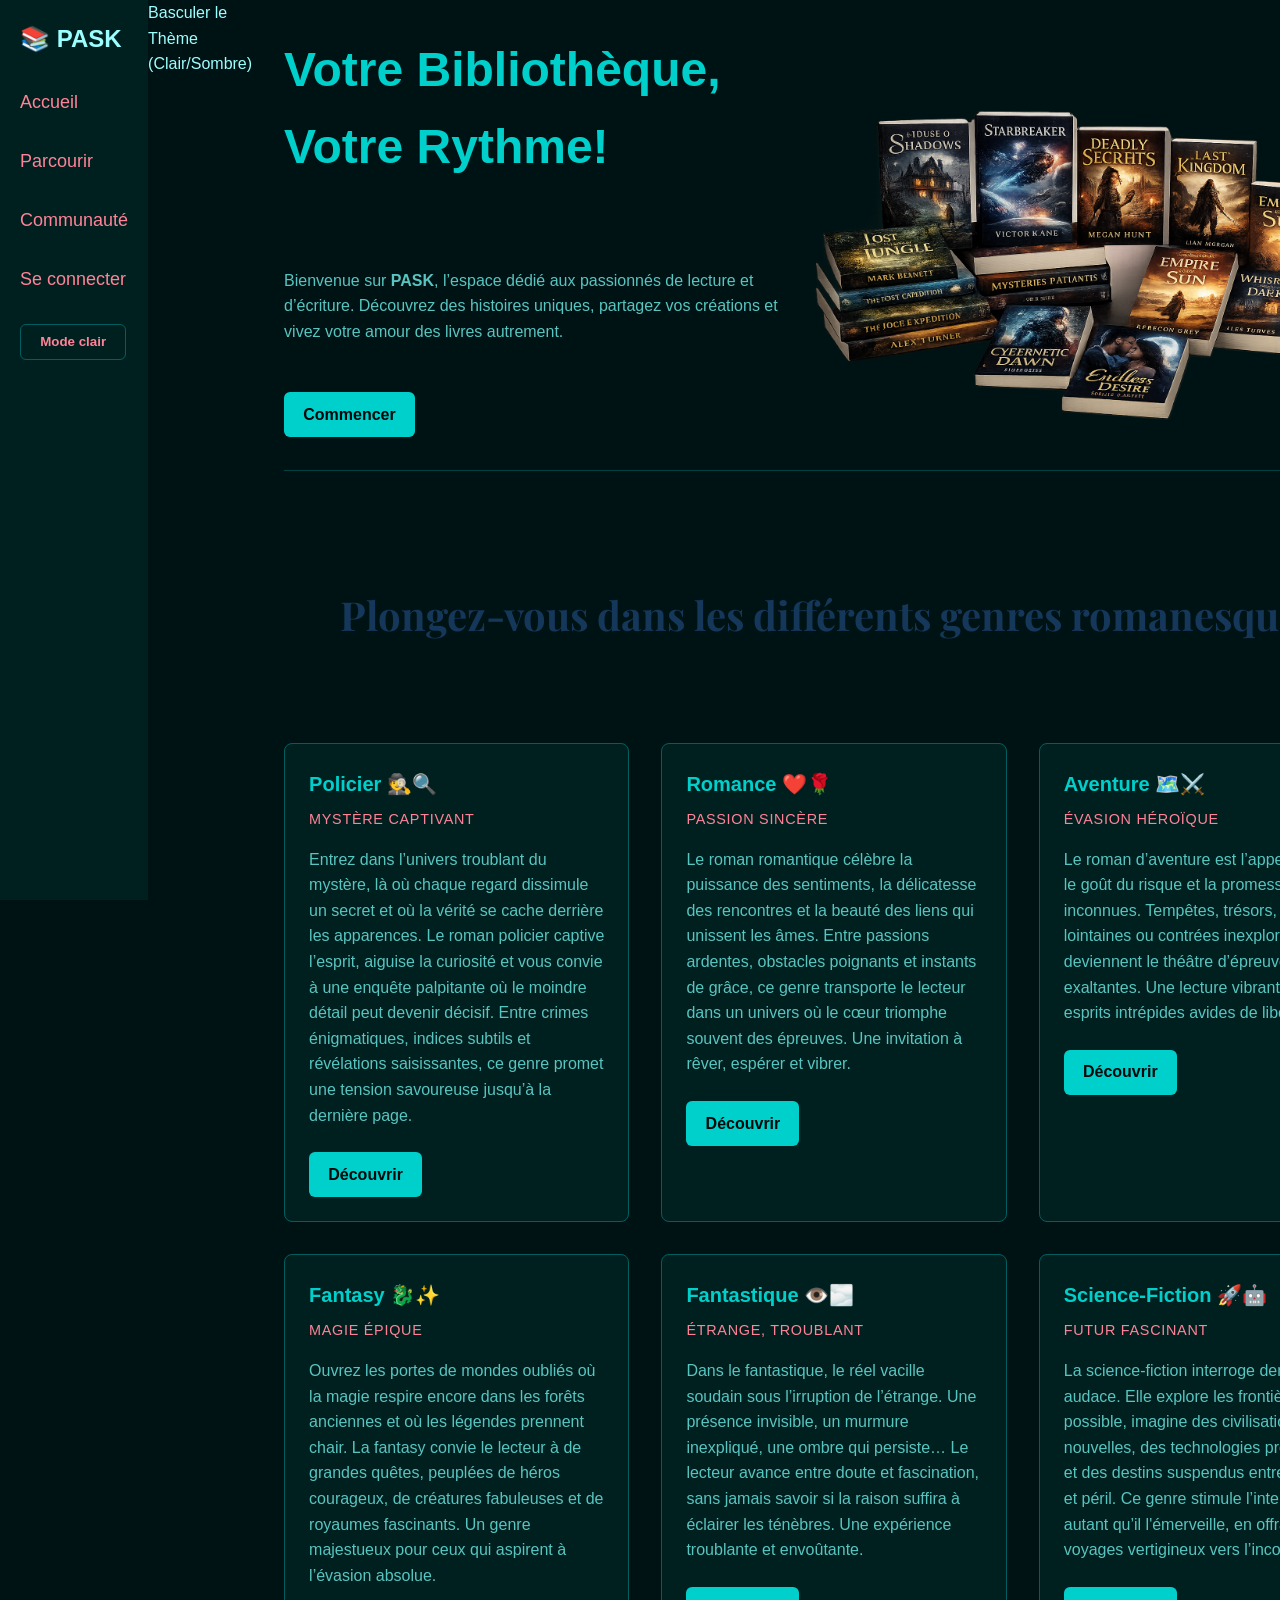
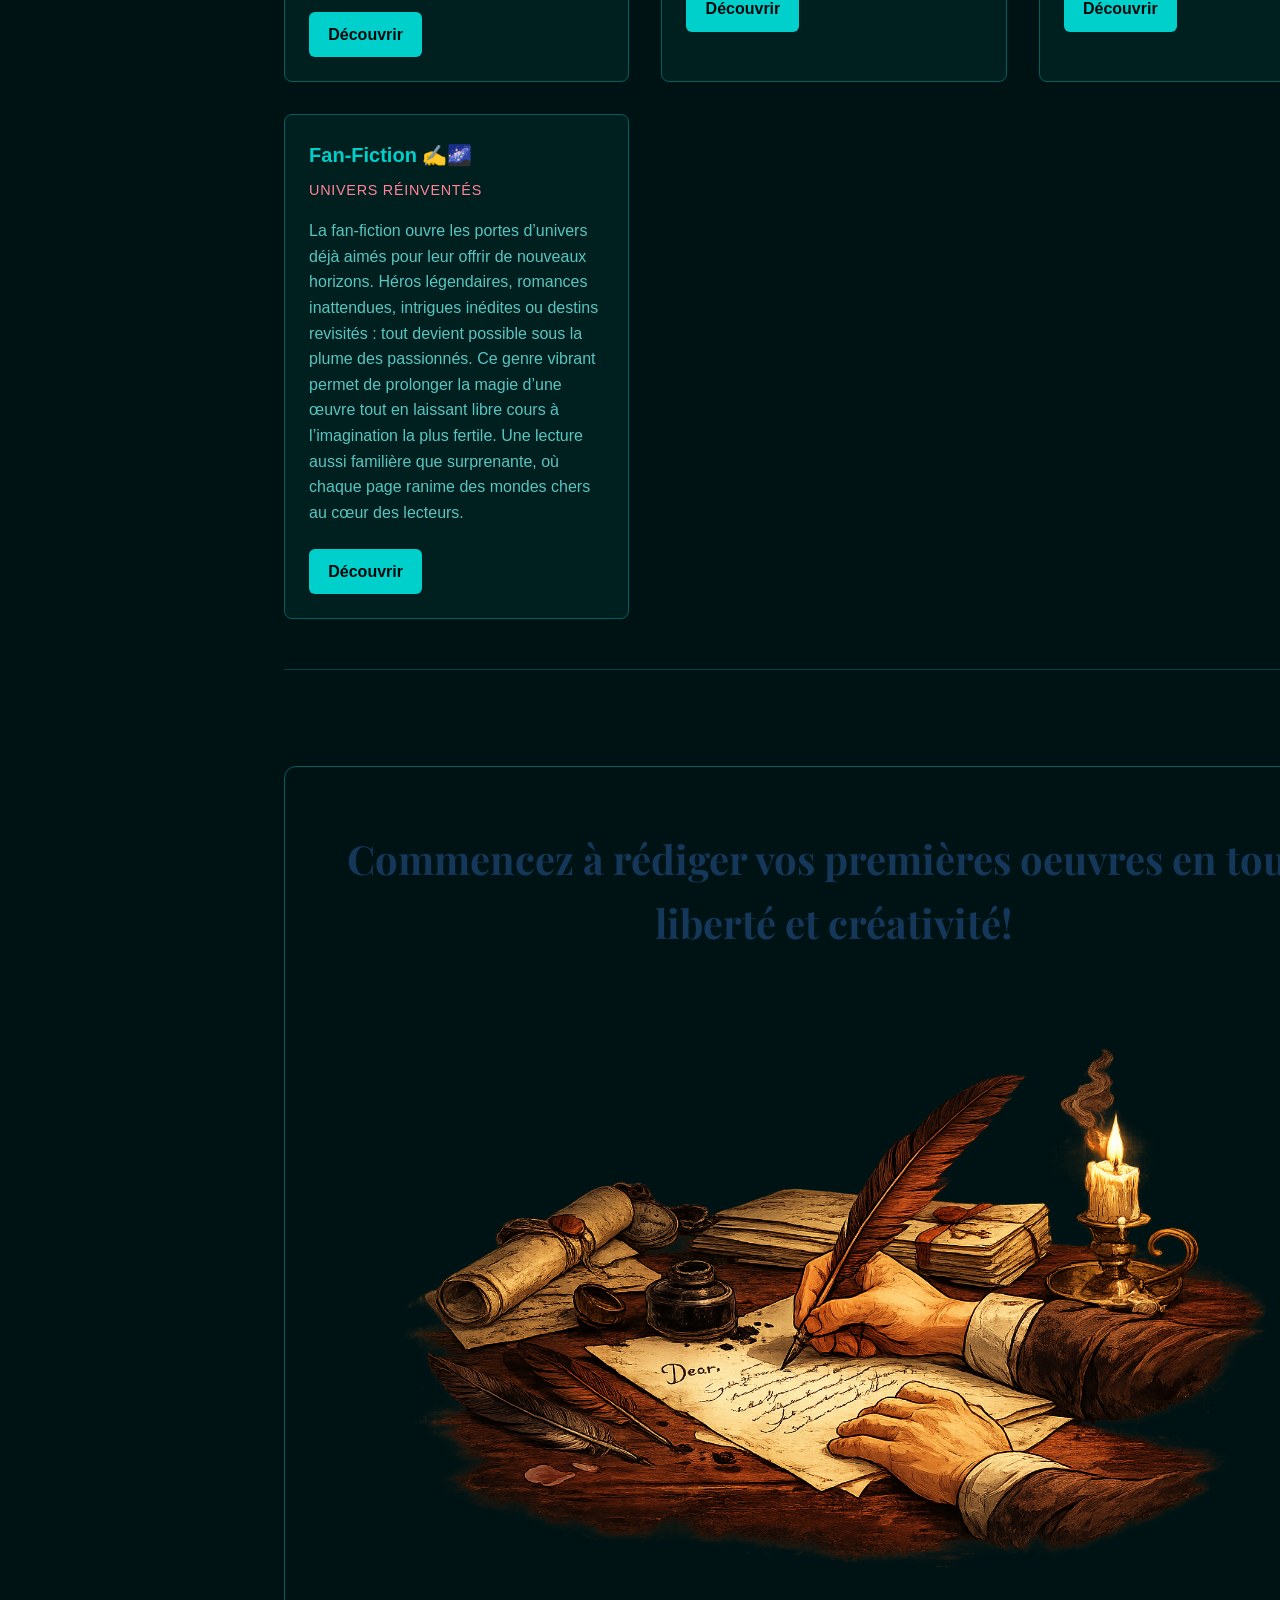
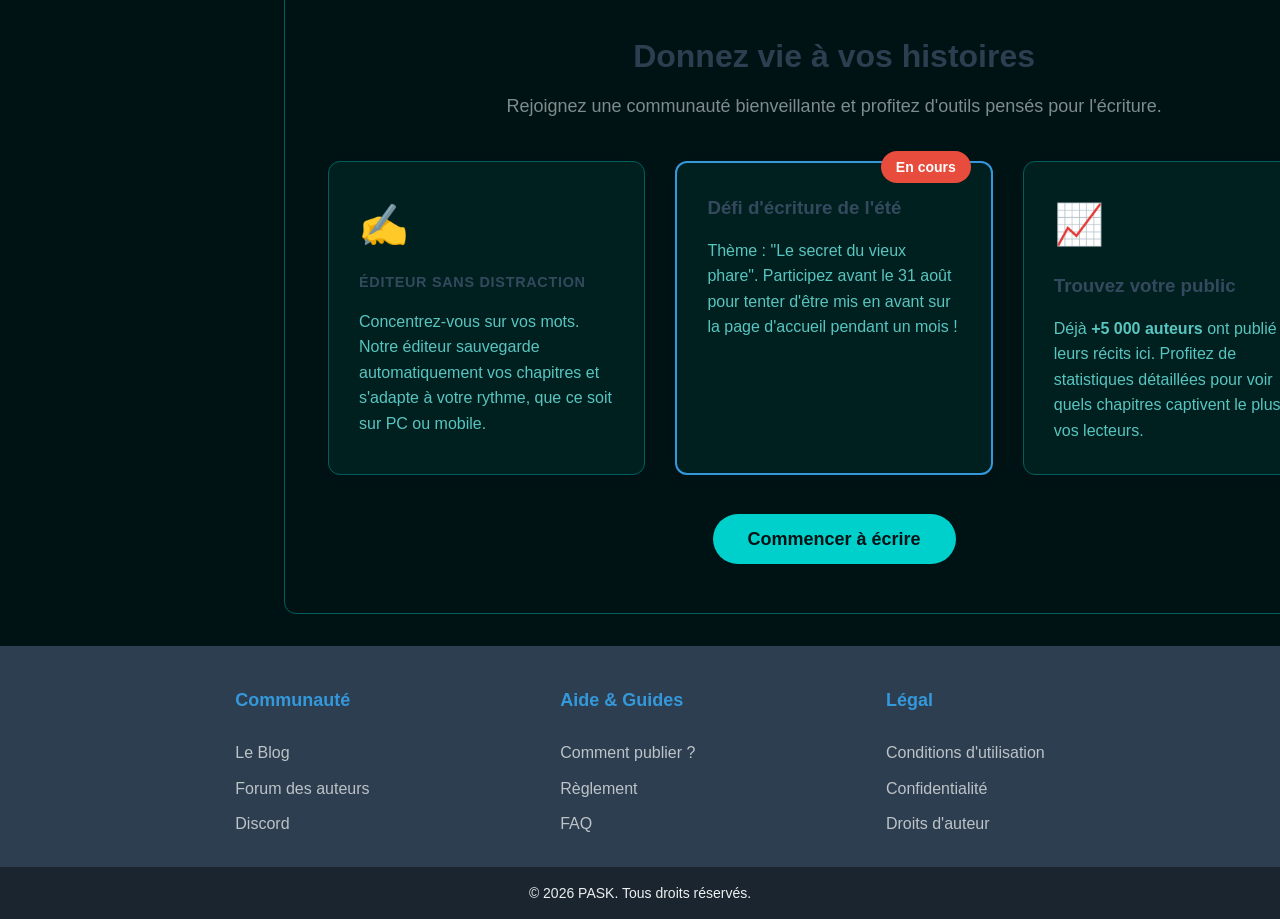
==== commit 7966389d: "Merge branch 'main' into f-accueil" ====
--- a/index.html
+++ b/index.html
@@ -30,6 +30,9 @@
                 Mode clair
             </button>
         </nav>
+            Basculer le Thème (Clair/Sombre)
+        </button>
+    </header>
 
         <main class="container">
         
--- a/index.css
+++ b/index.css
@@ -19,22 +19,21 @@
   --info: hsl(217 73% 68%);
   
   /* oklch */
-  --bg-dark: oklch(0.1 0.06 20);
-  --bg: oklch(0.15 0.06 20);
-  --bg-light: oklch(0.2 0.06 20);
-  --text: oklch(0.96 0.1 20);
-  --text-muted: oklch(0.76 0.1 20);
-  --highlight: oklch(0.5 0.12 20);
-  --border: oklch(0.4 0.12 20);
-  --border-muted: oklch(0.3 0.12 20);
-  --primary: oklch(0.76 0.12 20);
-  --secondary: oklch(0.76 0.12 200);
-  --danger: oklch(0.7 0.12 30);
-  --warning: oklch(0.7 0.12 100);
-  --success: oklch(0.7 0.12 160);
-  --info: oklch(0.7 0.12 260);
-}
-
+  --bg-dark: oklch(0.1 0.08 192);
+  --bg: oklch(0.15 0.08 192);
+  --bg-light: oklch(0.2 0.08 192);
+  --text: oklch(0.96 0.1 192);
+  --text-muted: oklch(0.76 0.1 192);
+  --highlight: oklch(0.5 0.16 192);
+  --border: oklch(0.4 0.16 192);
+  --border-muted: oklch(0.3 0.16 192);
+  --primary: oklch(0.76 0.16 192);
+  --secondary: oklch(0.76 0.16 12);
+  --danger: oklch(0.7 0.16 30);
+  --warning: oklch(0.7 0.16 100);
+  --success: oklch(0.7 0.16 160);
+  --info: oklch(0.7 0.16 260);
+}
 body.light {
   /* hsl (fallback color) */
   --bg-dark: hsl(1 100% 94%);
@@ -53,20 +52,28 @@
   --info: hsl(217 50% 44%);
   
   /* oklch */
-  --bg-dark: oklch(0.92 0.06 20);
-  --bg: oklch(0.96 0.06 20);
-  --bg-light: oklch(1 0.06 20);
-  --text: oklch(0.15 0.12 20);
-  --text-muted: oklch(0.4 0.12 20);
-  --highlight: oklch(1 0.12 20);
-  --border: oklch(0.6 0.12 20);
-  --border-muted: oklch(0.7 0.12 20);
-  --primary: oklch(0.4 0.12 20);
-  --secondary: oklch(0.4 0.12 200);
-  --danger: oklch(0.5 0.12 30);
-  --warning: oklch(0.5 0.12 100);
-  --success: oklch(0.5 0.12 160);
-  --info: oklch(0.5 0.12 260);
+  --bg-dark: oklch(0.92 0.08 192);
+  --bg: oklch(0.96 0.08 192);
+  --bg-light: oklch(1 0.08 192);
+  --text: oklch(0.15 0.16 192);
+  --text-muted: oklch(0.4 0.16 192);
+  --highlight: oklch(1 0.16 192);
+  --border: oklch(0.6 0.16 192);
+  --border-muted: oklch(0.7 0.16 192);
+  --primary: oklch(0.4 0.16 192);
+  --secondary: oklch(0.4 0.16 12);
+  --danger: oklch(0.5 0.16 30);
+  --warning: oklch(0.5 0.16 100);
+  --success: oklch(0.5 0.16 160);
+  --info: oklch(0.5 0.16 260);
+}
+/* ==========================================================================
+   2. Initialiser le CSS ET BASES
+   ========================================================================== */
+*, *::before, *::after {
+  box-sizing: border-box;
+  margin: 0;
+  padding: 0;
 }
 
 /* ==========================================================================
@@ -240,7 +247,7 @@
   color: var(--secondary);
   text-decoration: none;
   font-size: 18px;
-  display: block;
+  display: inline-block;
   transition: 0.3s;
 }
 
@@ -403,4 +410,94 @@
 
 .bouton-ecrire:hover {
     background-color: var(--info); /* Vert plus clair au survol */
+}
+
+/* ============================================================
+   1. STRUCTURE GLOBALE (Garder le footer en bas)
+   ============================================================ */
+/*body {
+    margin: 0;
+    display: flex;
+    flex-direction: column;
+    min-height: 100vh; /* Le body prend au minimum toute la hauteur de l'écran */
+/*}
+
+/* Le conteneur central prend tout l'espace disponible et pousse le footer en bas */
+/*.principal {
+    display: flex;
+    flex-direction: row; /* Sur ordinateur : la nav et le main sont côte à côte */
+    /*flex: 1; 
+}
+
+/* ============================================================
+   2. MISE EN PAGE SUR ORDINATEUR (Desktop)
+   ============================================================ */
+/*.sidebar {
+    width: 250px; /* Largeur fixe pour ton menu latéral */
+    /*background-color: #2c3e50;
+    color: white;
+    padding: 20px;
+    /* Optionnel : pour que le menu reste visible si on descend sur la page */
+    /*position: sticky; 
+    top: 0;
+    height: 100vh; 
+}
+
+.container {
+    flex: 1; /* Le main prend tout le reste de la largeur de l'écran */
+    /*padding: 20px;
+}
+
+/* ============================================================
+   3. RESPONSIVE DESIGN (Tablettes et Téléphones)
+   ============================================================ */
+@media (max-width: 768px) {
+    
+    /* Le secret est ici : on passe de côte à côte à empilé ! */
+    .principal {
+        flex-direction: column; 
+    }
+
+    /* La navigation ne fait plus 250px, mais prend toute la largeur */
+    .sidebar {
+        width: 100%;
+        height: auto; /* Elle s'adapte à son contenu au lieu de prendre tout l'écran */
+        position: static; /* Annule l'effet sticky sur mobile */
+        padding: 10px;
+
+        /* Transformer la nav en Flexbox*/
+        display: flex;
+        flex-direction: row;
+        justify-content: center;
+        flex-wrap: wrap;
+        gap: 15px; /*Espace entre les liens*/
+    }
+    .sidebar ul {
+      display: flex;
+      flex-direction: row;
+    }
+    .sidebar a {
+        font-size: 14px; /* Texte plus petit */
+        padding: 5px 10px; /* Moins de marge autour du texte */
+        text-align: center;
+    }
+    .sidebar a :hover {
+      transform: translateY(5px) !important;
+    }
+
+    /* Optionnel : réduire un peu les marges du contenu sur petit écran */
+    .container {
+        padding: 15px 10px;
+    }
+
+    /* Applique cette règle à absolument tous les éléments de la page */
+    *, *::before, *::after {
+        box-sizing: border-box;
+    }
+
+    /* Empêche les images de dépasser de leurs conteneurs */
+    img {
+        max-width: 100%;
+        height: auto;
+    }
 }
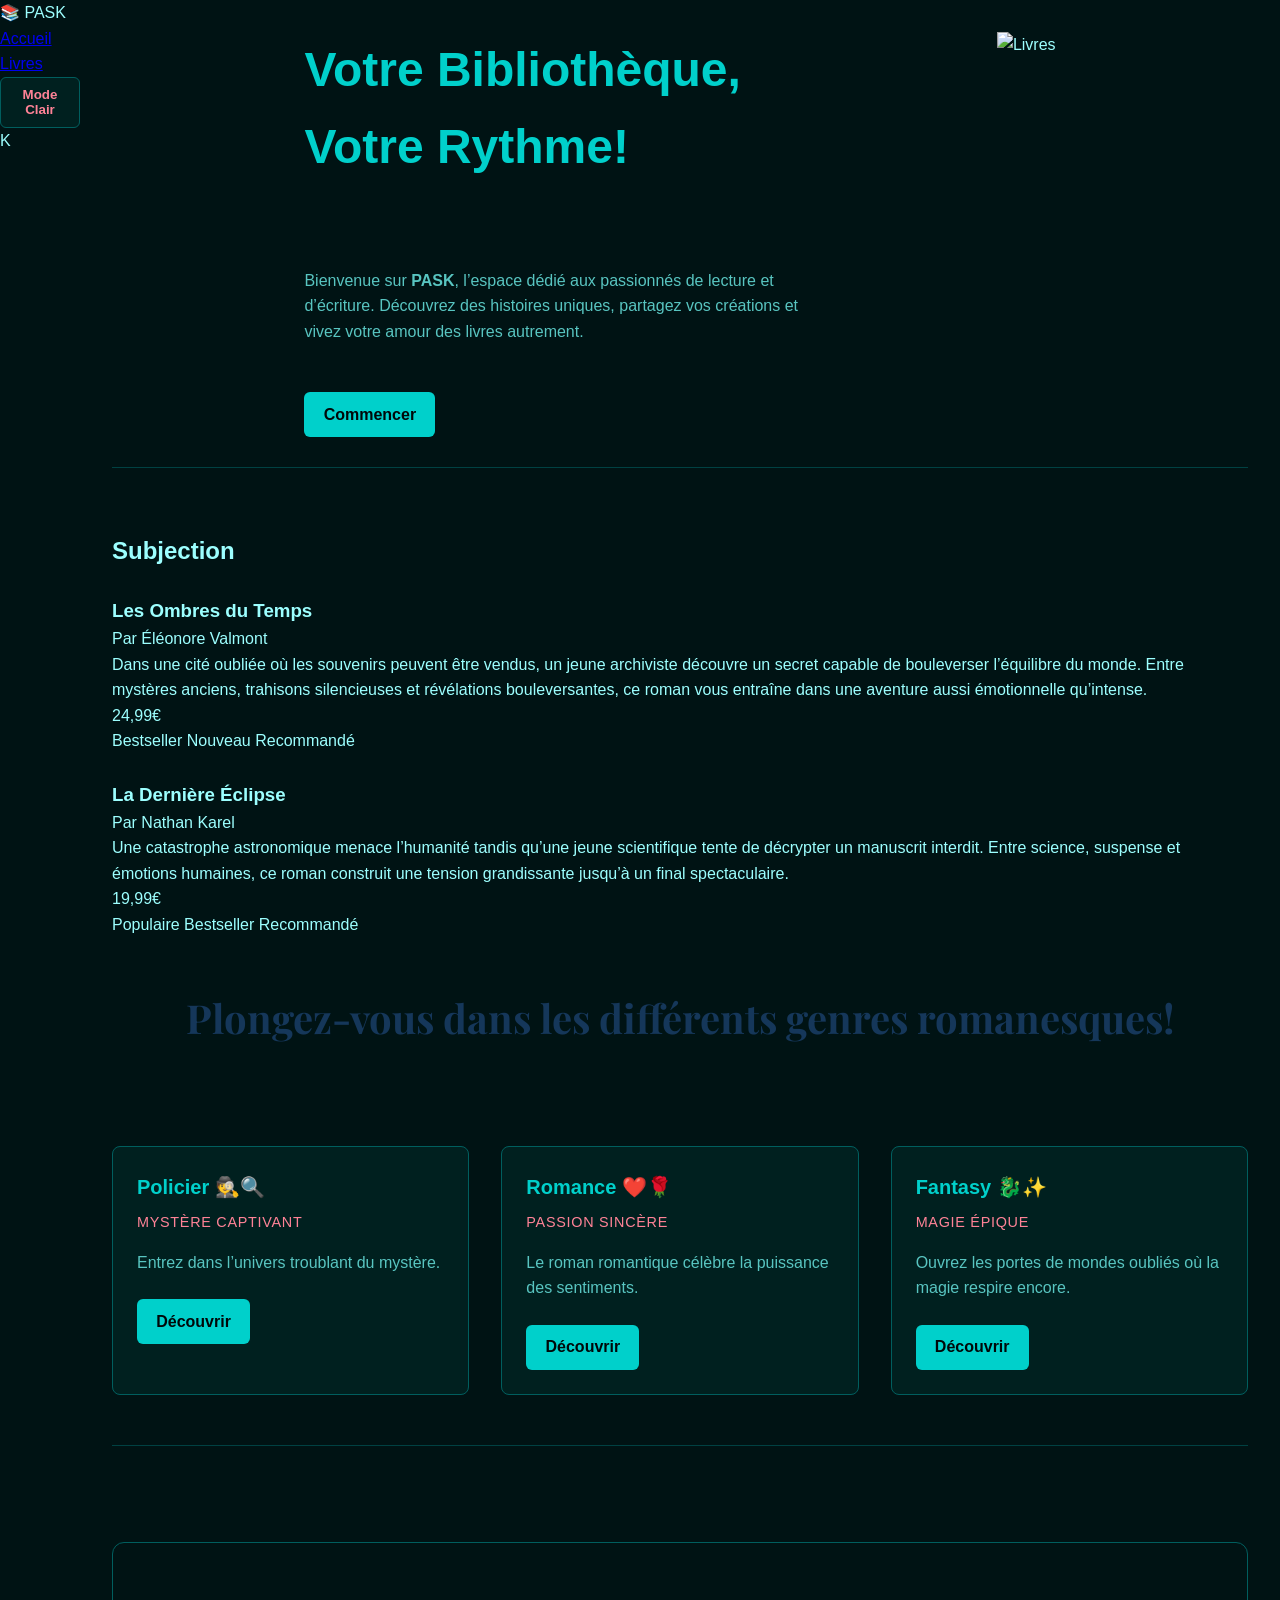
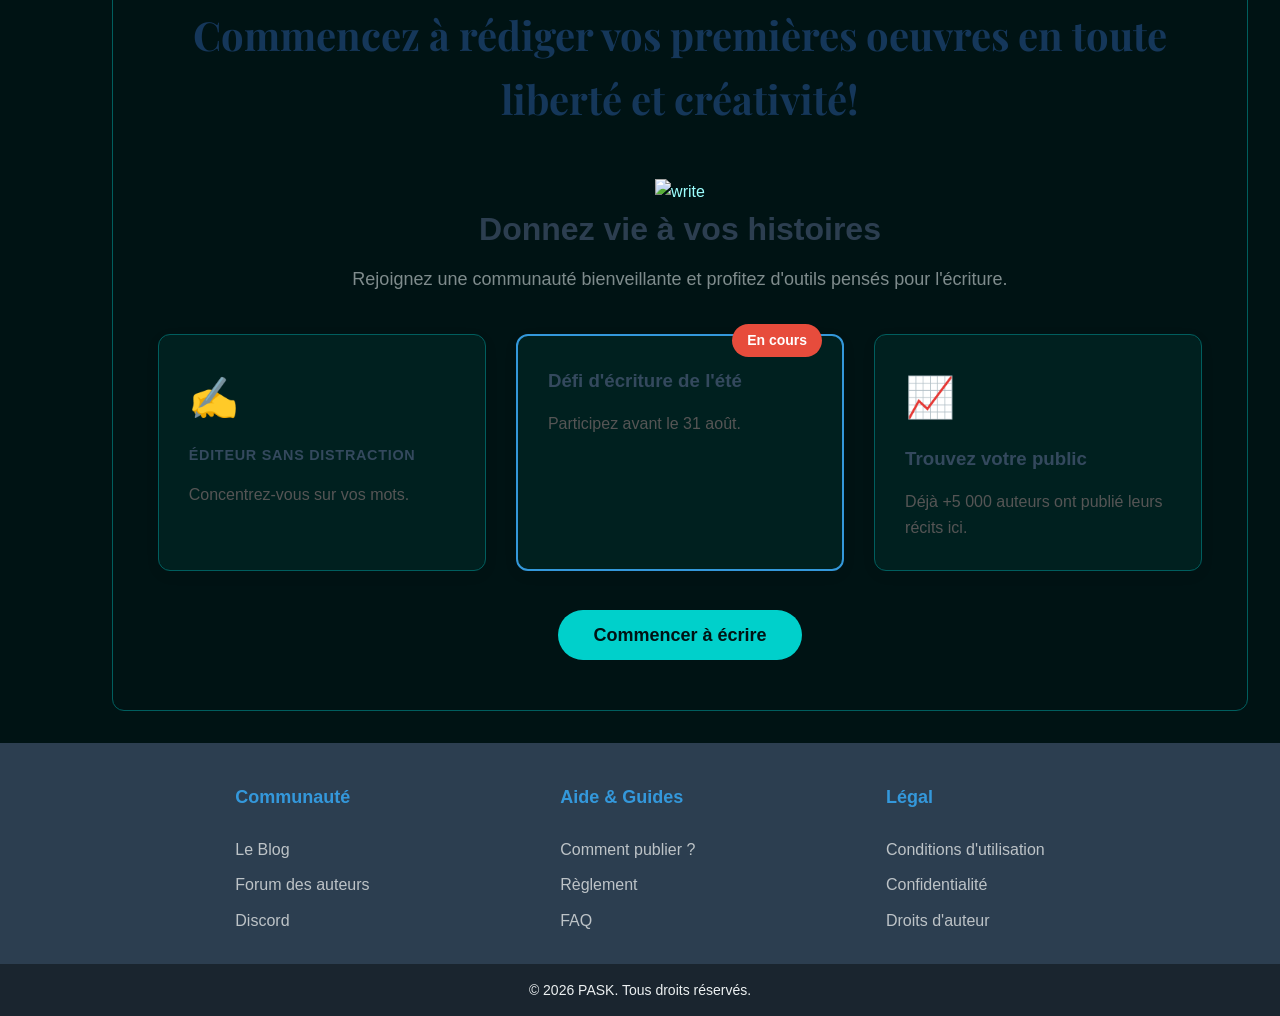
==== commit 2d2894eb: "creation navbar et subjection" ====
--- a/index.html
+++ b/index.html
@@ -1,276 +1,316 @@
-<!DOCTYPE html>
-<html lang="fr">
-<head>
-    <meta charset="UTF-8">
-    <meta name="viewport" content="width=device-width, initial-scale=1.0">
-    <title>PASK | Accueil</title>
-    <link rel="stylesheet" href="index.css">
-    <link href="https://fonts.googleapis.com/css2?family=Playfair+Display:ital,wght@0,400;1,700&display=swap" rel="stylesheet">
-    <!-- Ajouter votre style Ici -->
-    
-    <!--<link rel="stylesheet" href="css/index.css"> -->
-
-</head>
-<body>
-
-    <!--header class="container" style="display: flex; justify-content: space-between; align-items: center; border-bottom: 1px solid var(--border-muted);">
-    </header-->
-
-    <div class="principal">
-
-        <nav class="sidebar">
-            <h1>📚 PASK</h1>
-            <ul>
-                <li><a href="#">Accueil</a></li>
-                <li><a href="#">Parcourir</a></li>
-                <li><a href="#">Communauté</a></li>
-                <li><a href="#">Se connecter</a></li>
-            </ul>
-            <button id="theme-toggle" class="btn btn-secondary">
-                Mode clair
-            </button>
-        </nav>
-            Basculer le Thème (Clair/Sombre)
-        </button>
-    </header>
-
-        <main class="container">
-        
-        <section style="margin-bottom: 4rem; border-bottom: 1px solid var(--border-muted); padding-bottom: 30px;">
-            <div class="container-hero">
-                <div>
-                    <article class="presentation">
-                        <h2 style="color: var(--primary); margin-bottom: 2rem; font-size: 3rem; padding-bottom: 50px;">
-                        Votre <strong>Bibliothèque</strong>, Votre <strong>Rythme</strong>!
-                        </h2>
-                        <p class="text-muted" style="max-width: 600px; margin: 0 auto;">
-                        Bienvenue sur <strong>PASK</strong>, l’espace dédié aux passionnés de lecture et d’écriture. 
-                        Découvrez des histoires uniques, partagez vos créations et vivez votre amour des livres autrement.
-                        </p>
-                </article>
-
-                <a href="#" class="btn btn-primary" style="margin-top: 3rem;">Commencer</a>
-                </div>
-
-                <article>
-                    <img src="ChatGPT Image 22 avr. 2026, 00_08_32.png" alt="Livres" class="livres_img">
-                </article>
-                
-            </div>
-            
-        </section>
-
-        <!--div class="begin" style="padding: 3rem; padding-bottom: 12rem; border-bottom: 1px solid var(--border-muted);">
-            <a href="#" class="btn btn-primary" style="padding: 3rem; size: 4rem;">Commencer</a>
-        </div-->
-
-        <section style="margin: auto; margin-bottom: 6rem; padding-top: 3rem;" class="genres">
-            <h2 style="text-align: center;">
-                Plongez-vous dans les différents genres romanesques!
-            </h2>
-        </section>
-
-        <div class="grid" style="border-bottom: 1px solid var(--border-muted); padding-bottom: 50px; 
-        margin-bottom: 6rem;">
-             
-            <article class="card">
-                <h3 class="card-title">Policier 🕵️🔍</h3>
-                <p class="card-subtitle">Mystère Captivant</p>
-                <p class="card-text">
-                    Entrez dans l’univers troublant du mystère, 
-                    là où chaque regard dissimule un secret et où la vérité se cache derrière les apparences. 
-                    Le roman policier captive l’esprit, aiguise la curiosité et vous convie à une enquête palpitante où le moindre détail peut devenir décisif. 
-                    Entre crimes énigmatiques, indices subtils et révélations saisissantes, ce genre promet une tension savoureuse jusqu’à la dernière page.
-                </p>
-                <a href="#" class="btn btn-primary" >Découvrir</a>
-            </article>
-
-
-            <article class="card">
-                <h3 class="card-title">Romance ❤️🌹</h3>
-                <p class="card-subtitle">Passion sincère</p>
-                <p class="card-text">
-                    Le roman romantique célèbre la puissance des sentiments, 
-                    la délicatesse des rencontres et la beauté des liens qui unissent les âmes. 
-                    Entre passions ardentes, obstacles poignants et instants de grâce, 
-                    ce genre transporte le lecteur dans un univers où le cœur triomphe souvent des épreuves. 
-                    Une invitation à rêver, espérer et vibrer.
-                </p>
-                <a href="#" class="btn btn-primary">Découvrir</a>
-            </article>
-
-            <article class="card">
-                <h3 class="card-title">Aventure 🗺️⚔️</h3>
-                <p class="card-subtitle">Évasion Héroïque</p>
-                <p class="card-text">
-                    Le roman d’aventure est l’appel du large, 
-                    le goût du risque et la promesse de terres inconnues. 
-                    Tempêtes, trésors, jungles lointaines ou contrées inexplorées deviennent le théâtre d’épreuves exaltantes. 
-                    Une lecture vibrante pour les esprits intrépides avides de liberté.
-                </p>
-                <a href="#" class="btn btn-primary">Découvrir</a>
-            </article>
-
-            <article class="card">
-                <h3 class="card-title">Fantasy 🐉✨</h3>
-                <p class="card-subtitle">Magie Épique</p>
-                <p class="card-text">
-                    Ouvrez les portes de mondes oubliés où la magie 
-                    respire encore dans les forêts anciennes et où les légendes prennent chair. 
-                    La fantasy convie le lecteur à de grandes quêtes, peuplées de héros courageux, 
-                    de créatures fabuleuses et de royaumes fascinants. 
-                    Un genre majestueux pour ceux qui aspirent à l’évasion absolue.
-                </p>
-                <a href="#" class="btn btn-primary">Découvrir</a>
-            </article>
-
-            <article class="card">
-                <h3 class="card-title">Fantastique 👁️🌫️</h3>
-                <p class="card-subtitle">ÉTrange, troublant</p>
-                <p class="card-text">
-                    Dans le fantastique, le réel vacille soudain sous l’irruption de l’étrange. 
-                    Une présence invisible, un murmure inexpliqué, 
-                    une ombre qui persiste… Le lecteur avance entre doute et fascination, 
-                    sans jamais savoir si la raison suffira à éclairer les ténèbres. 
-                    Une expérience troublante et envoûtante.
-                </p>
-                <a href="#" class="btn btn-primary">Découvrir</a>
-            </article>
-
-            <article class="card">
-                <h3 class="card-title">Science-Fiction 🚀🤖</h3>
-                <p class="card-subtitle">futur fascinant</p>
-                <p class="card-text">
-                    La science-fiction interroge demain avec audace. 
-                    Elle explore les frontières du possible, 
-                    imagine des civilisations nouvelles, 
-                    des technologies prodigieuses et des destins suspendus entre progrès et péril. 
-                    Ce genre stimule l’intelligence autant qu’il l'émerveille, 
-                    en offrant des voyages vertigineux vers l’inconnu.
-                </p>
-                <a href="#" class="btn btn-primary">Découvrir</a>
-            </article>
-
-            <article class="card">
-                <h3 class="card-title">Fan-Fiction ✍️🌌</h3>
-                <p class="card-subtitle">univers réinventés</p>
-                <p class="card-text">
-                    La fan-fiction ouvre les portes d’univers déjà aimés pour leur offrir de nouveaux horizons. 
-                    Héros légendaires, romances inattendues, intrigues inédites ou destins revisités : 
-                    tout devient possible sous la plume des passionnés. 
-                    Ce genre vibrant permet de prolonger la magie d’une œuvre tout en laissant libre cours à l’imagination la plus fertile. 
-                    Une lecture aussi familière que surprenante, 
-                    où chaque page ranime des mondes chers au cœur des lecteurs.
-                </p>
-                <a href="#" class="btn btn-primary">Découvrir</a>
-            </article>
-
-        </div>
-
-                <!-- Section dédiée aux auteurs -->
-        <section class="espace-auteurs">
-        
-            <section style="margin-bottom: 3rem;" class="genres">
-                <h2 style="text-align: center;">
-                    Commencez à rédiger vos premières oeuvres en toute liberté et créativité!
-                </h2>
-            </section>
-
-            <img src="ChatGPT Image 7 mai 2026, 01_39_53.png" alt="write" style="width: 930px; margin: auto;">
-
-        <div class="auteurs-en-tete">
-            <h2>Donnez vie à vos histoires</h2>
-            <p>Rejoignez une communauté bienveillante et profitez d'outils pensés pour l'écriture.</p>
-        </div>
-
-        <!-- Conteneur principal pour nos 3 cartes -->
-        <div class="auteurs-grille">
-            
-            <!-- Carte 1 : Les outils -->
-            <div class="carte-auteur">
-                <div class="icone">✍️</div>
-                <h3 class="card-subtitle">Éditeur sans distraction</h3>
-                <p style="color: var(--text-muted);">Concentrez-vous sur vos mots. Notre éditeur sauvegarde automatiquement vos chapitres et s'adapte à votre rythme, que ce soit sur PC ou mobile.</p>
-            </div>
-
-            <!-- Carte 2 : Les concours (Mise en avant) -->
-            <div class="carte-auteur carte-concours">
-                <span class="badge">En cours</span>
-                <h3>Défi d'écriture de l'été</h3>
-                <p style="color: var(--text-muted);">Thème : "Le secret du vieux phare". Participez avant le 31 août pour tenter d'être mis en avant sur la page d'accueil pendant un mois !</p>
-            </div>
-
-            <!-- Carte 3 : La preuve sociale -->
-            <div class="carte-auteur">
-                <div class="icone">📈</div>
-                <h3>Trouvez votre public</h3>
-                <p style="color: var(--text-muted);">Déjà <strong>+5 000 auteurs</strong> ont publié leurs récits ici. Profitez de statistiques détaillées pour voir quels chapitres captivent le plus vos lecteurs.</p>
-            </div>
-
-        </div>
-
-        <!-- Bouton d'action principal -->
-        <div class="auteurs-action">
-            <a href="#" class="bouton-ecrire">Commencer à écrire</a>
-        </div>
-
-        </section>
-    </main>
-    </div>
-
-    <footer class="site-footer">
-        <div class="footer-colonnes">
-        
-            <!-- Colonne 1 : Communauté -->
-            <div class="colonne">
-                <h3>Communauté</h3>
-                <a href="#">Le Blog</a>
-                <a href="#">Forum des auteurs</a>
-                <a href="#">Discord</a>
-            </div>
-
-            <!-- Colonne 2 : Aide & Guides -->
-            <div class="colonne">
-                <h3>Aide & Guides</h3>
-                <a href="#">Comment publier ?</a>
-                <a href="#">Règlement</a>
-                <a href="#">FAQ</a>
-            </div>
-
-            <!-- Colonne 3 : Légal -->
-            <div class="colonne">
-                <h3>Légal</h3>
-                <a href="#">Conditions d'utilisation</a>
-                <a href="#">Confidentialité</a>
-                <a href="#">Droits d'auteur</a>
-            </div>
-
-        </div>
-
-    <!-- Ligne de copyright -->
-        <div class="footer-bas">
-            <p>&copy; 2026 PASK. Tous droits réservés.</p>
-        </div>
-    </footer>
- 
-
-    <script>
-        document.addEventListener('DOMContentLoaded', () => {
-            const themeToggleBtn = document.getElementById('theme-toggle');
-            
-            // Écouteur d'événement sur le bouton
-            themeToggleBtn.addEventListener('click', () => {
-                // Bascule la classe 'light' sur l'élément <body>
-                document.body.classList.toggle('light');
-                
-                // Optionnel : Changer le texte du bouton en fonction du thème
-                if (document.body.classList.contains('light')) {
-                    themeToggleBtn.innerText = 'Mode Sombre';
-                } else {
-                    themeToggleBtn.innerText = 'Mode Clair';
-                }
-            });
-        });
-    </script>
-</body>
+<!DOCTYPE html>
+<html lang="fr">
+<head>
+    <meta charset="UTF-8">
+    <meta name="viewport" content="width=device-width, initial-scale=1.0">
+    <title>PASK | Accueil</title>
+   
+    <link href="https://fonts.googleapis.com/css2?family=Inter:wght@300;400;500;600;700;800&family=Playfair+Display:wght@600;700;800&display=swap" rel="stylesheet">
+    
+    <link rel="stylesheet" href="index.css">
+
+</head>
+
+<body>
+
+    <div class="principal">
+
+        <!-- NAVBAR -->
+        <header class="navbar">
+
+            <div class="logo">
+                📚 PASK
+            </div>
+
+            <nav class="nav-center">
+                <a href="index.html">Accueil</a>
+                <a href="livre.html">Livres</a>
+            </nav>
+
+            <div class="nav-right">
+
+                <button id="theme-toggle" class="btn btn-secondary">
+                    Mode Clair
+                </button>
+
+                <div class="profile">
+                    K
+                </div>
+
+            </div>
+
+        </header>
+
+        <main class="container">
+        
+        <section style="margin-bottom: 4rem; border-bottom: 1px solid var(--border-muted); padding-bottom: 30px;">
+            
+            <div class="container-hero">
+
+                <div>
+
+                    <article class="presentation">
+
+                        <h2 style="color: var(--primary); margin-bottom: 2rem; font-size: 3rem; padding-bottom: 50px;">
+                        Votre <strong>Bibliothèque</strong>, Votre <strong>Rythme</strong>!
+                        </h2>
+
+                        <p class="text-muted" style="max-width: 600px; margin: 0 auto;">
+                        Bienvenue sur <strong>PASK</strong>, l’espace dédié aux passionnés de lecture et d’écriture. 
+                        Découvrez des histoires uniques, partagez vos créations et vivez votre amour des livres autrement.
+                        </p>
+
+                    </article>
+
+                    <a href="#" class="btn btn-primary" style="margin-top: 3rem;">Commencer</a>
+
+                </div>
+
+                <article>
+                    <img src="./IMG/pagueil/ChatGPT Image 22 avr. 2026, 00_08_32.png" alt="Livres" class="livres_img">
+                </article>
+                
+            </div>
+            
+        </section>
+
+        <!-- SUBJECTION -->
+
+        <section class="subjection">
+
+            <h2>Subjection</h2>
+
+            <div class="subjection-slider" id="subjectionSlider">
+
+                <!-- Livre 1 -->
+
+                <div class="subjection-book">
+
+                    <div class="subjection-image">
+                        <img src="./IMG/pagueil/ChatGPT Image 22 avr. 2026, 00_08_32.png" alt="">
+                    </div>
+
+                    <div class="subjection-content">
+
+                        <h3>Les Ombres du Temps</h3>
+
+                        <p class="author">
+                            Par Éléonore Valmont
+                        </p>
+
+                        <p class="summary">
+                            Dans une cité oubliée où les souvenirs peuvent être vendus, un jeune archiviste découvre un secret capable de bouleverser l’équilibre du monde. Entre mystères anciens, trahisons silencieuses et révélations bouleversantes, ce roman vous entraîne dans une aventure aussi émotionnelle qu’intense.
+                        </p>
+
+                        <div class="price">
+                            24,99€
+                        </div>
+
+                        <div class="badges">
+                            <span class="book-badge">Bestseller</span>
+                            <span class="book-badge">Nouveau</span>
+                            <span class="book-badge">Recommandé</span>
+                        </div>
+
+                    </div>
+
+                </div>
+
+                <!-- Livre 2 -->
+
+                <div class="subjection-book">
+
+                    <div class="subjection-image">
+                        <img src="./IMG/pagueil/ChatGPT Image 7 mai 2026, 01_39_53.png" alt="">
+                    </div>
+
+                    <div class="subjection-content">
+
+                        <h3>La Dernière Éclipse</h3>
+
+                        <p class="author">
+                            Par Nathan Karel
+                        </p>
+
+                        <p class="summary">
+                            Une catastrophe astronomique menace l’humanité tandis qu’une jeune scientifique tente de décrypter un manuscrit interdit. Entre science, suspense et émotions humaines, ce roman construit une tension grandissante jusqu’à un final spectaculaire.
+                        </p>
+
+                        <div class="price">
+                            19,99€
+                        </div>
+
+                        <div class="badges">
+                            <span class="book-badge">Populaire</span>
+                            <span class="book-badge">Bestseller</span>
+                            <span class="book-badge">Recommandé</span>
+                        </div>
+
+                    </div>
+
+                </div>
+
+            </div>
+
+        </section>
+
+        <section style="margin: auto; margin-bottom: 6rem; padding-top: 3rem;" class="genres">
+            <h2 style="text-align: center;">
+                Plongez-vous dans les différents genres romanesques!
+            </h2>
+        </section>
+
+        <div class="grid" style="border-bottom: 1px solid var(--border-muted); padding-bottom: 50px; margin-bottom: 6rem;">
+             
+            <article class="card">
+                <h3 class="card-title">Policier 🕵️🔍</h3>
+                <p class="card-subtitle">Mystère Captivant</p>
+                <p class="card-text">
+                    Entrez dans l’univers troublant du mystère.
+                </p>
+                <a href="#" class="btn btn-primary">Découvrir</a>
+            </article>
+
+            <article class="card">
+                <h3 class="card-title">Romance ❤️🌹</h3>
+                <p class="card-subtitle">Passion sincère</p>
+                <p class="card-text">
+                    Le roman romantique célèbre la puissance des sentiments.
+                </p>
+                <a href="#" class="btn btn-primary">Découvrir</a>
+            </article>
+
+            <article class="card">
+                <h3 class="card-title">Fantasy 🐉✨</h3>
+                <p class="card-subtitle">Magie Épique</p>
+                <p class="card-text">
+                    Ouvrez les portes de mondes oubliés où la magie respire encore.
+                </p>
+                <a href="#" class="btn btn-primary">Découvrir</a>
+            </article>
+
+        </div>
+
+        <!-- AUTEURS -->
+
+        <section class="espace-auteurs">
+        
+            <section style="margin-bottom: 3rem;" class="genres">
+                <h2 style="text-align: center;">
+                    Commencez à rédiger vos premières oeuvres en toute liberté et créativité!
+                </h2>
+            </section>
+
+            <img src="./IMG/pagueil/ChatGPT Image 7 mai 2026, 01_39_53.png" alt="write" style="width: 930px; margin: auto;">
+
+            <div class="auteurs-en-tete">
+                <h2>Donnez vie à vos histoires</h2>
+                <p>Rejoignez une communauté bienveillante et profitez d'outils pensés pour l'écriture.</p>
+            </div>
+
+            <div class="auteurs-grille">
+                
+                <div class="carte-auteur">
+                    <div class="icone">✍️</div>
+                    <h3 class="card-subtitle">Éditeur sans distraction</h3>
+                    <p>Concentrez-vous sur vos mots.</p>
+                </div>
+
+                <div class="carte-auteur carte-concours">
+                    <span class="badge">En cours</span>
+                    <h3>Défi d'écriture de l'été</h3>
+                    <p>Participez avant le 31 août.</p>
+                </div>
+
+                <div class="carte-auteur">
+                    <div class="icone">📈</div>
+                    <h3>Trouvez votre public</h3>
+                    <p>Déjà +5 000 auteurs ont publié leurs récits ici.</p>
+                </div>
+
+            </div>
+
+            <div class="auteurs-action">
+                <a href="#" class="bouton-ecrire">Commencer à écrire</a>
+            </div>
+
+        </section>
+
+    </main>
+    </div>
+
+    <footer class="site-footer">
+
+        <div class="footer-colonnes">
+        
+            <div class="colonne">
+                <h3>Communauté</h3>
+                <a href="#">Le Blog</a>
+                <a href="#">Forum des auteurs</a>
+                <a href="#">Discord</a>
+            </div>
+
+            <div class="colonne">
+                <h3>Aide & Guides</h3>
+                <a href="#">Comment publier ?</a>
+                <a href="#">Règlement</a>
+                <a href="#">FAQ</a>
+            </div>
+
+            <div class="colonne">
+                <h3>Légal</h3>
+                <a href="#">Conditions d'utilisation</a>
+                <a href="#">Confidentialité</a>
+                <a href="#">Droits d'auteur</a>
+            </div>
+
+        </div>
+
+        <div class="footer-bas">
+            <p>&copy; 2026 PASK. Tous droits réservés.</p>
+        </div>
+
+    </footer>
+
+    <script>
+
+        document.addEventListener('DOMContentLoaded', () => {
+
+            const themeToggleBtn = document.getElementById('theme-toggle');
+
+            themeToggleBtn.addEventListener('click', () => {
+
+                document.body.classList.toggle('light');
+
+                if (document.body.classList.contains('light')) {
+                    themeToggleBtn.innerText = 'Mode Sombre';
+                } else {
+                    themeToggleBtn.innerText = 'Mode Clair';
+                }
+
+            });
+
+            // SLIDER AUTOMATIQUE
+
+            const slider = document.getElementById('subjectionSlider');
+
+            let index = 0;
+
+            setInterval(() => {
+
+                index++;
+
+                if(index > 1){
+                    index = 0;
+                }
+
+                slider.style.transform = `translateX(-${index * 100}%)`;
+
+            }, 5000);
+
+        });
+
+    </script>
+
+</body>
 </html>
--- a/index.css
+++ b/index.css
@@ -1,503 +1,503 @@
-/* ==========================================================================
-   1. VARIABLES DE THÈME (Palette de couleurs)
-   ========================================================================== */
-:root {
-  /* hsl (fallback color) */
-  --bg-dark: hsl(354 100% 3%);
-  --bg: hsl(355 100% 6%);
-  --bg-light: hsl(356 71% 10%);
-  --text: hsl(1 100% 100%);
-  --text-muted: hsl(0 66% 75%);
-  --highlight: hsl(358 40% 44%);
-  --border: hsl(355 54% 31%);
-  --border-muted: hsl(348 99% 18%);
-  --primary: hsl(360 82% 76%);
-  --secondary: hsl(183 63% 50%);
-  --danger: hsl(8 63% 66%);
-  --warning: hsl(52 49% 46%);
-  --success: hsl(151 41% 51%);
-  --info: hsl(217 73% 68%);
-  
-  /* oklch */
-  --bg-dark: oklch(0.1 0.08 192);
-  --bg: oklch(0.15 0.08 192);
-  --bg-light: oklch(0.2 0.08 192);
-  --text: oklch(0.96 0.1 192);
-  --text-muted: oklch(0.76 0.1 192);
-  --highlight: oklch(0.5 0.16 192);
-  --border: oklch(0.4 0.16 192);
-  --border-muted: oklch(0.3 0.16 192);
-  --primary: oklch(0.76 0.16 192);
-  --secondary: oklch(0.76 0.16 12);
-  --danger: oklch(0.7 0.16 30);
-  --warning: oklch(0.7 0.16 100);
-  --success: oklch(0.7 0.16 160);
-  --info: oklch(0.7 0.16 260);
-}
-body.light {
-  /* hsl (fallback color) */
-  --bg-dark: hsl(1 100% 94%);
-  --bg: hsl(2 100% 99%);
-  --bg-light: hsl(2 100% 100%);
-  --text: hsl(348 100% 6%);
-  --text-muted: hsl(355 54% 31%);
-  --highlight: hsl(1 100% 100%);
-  --border: hsl(359 41% 56%);
-  --border-muted: hsl(359 60% 69%);
-  --primary: hsl(355 54% 31%);
-  --secondary: hsl(183 100% 8%);
-  --danger: hsl(7 47% 42%);
-  --warning: hsl(53 100% 17%);
-  --success: hsl(161 100% 19%);
-  --info: hsl(217 50% 44%);
-  
-  /* oklch */
-  --bg-dark: oklch(0.92 0.08 192);
-  --bg: oklch(0.96 0.08 192);
-  --bg-light: oklch(1 0.08 192);
-  --text: oklch(0.15 0.16 192);
-  --text-muted: oklch(0.4 0.16 192);
-  --highlight: oklch(1 0.16 192);
-  --border: oklch(0.6 0.16 192);
-  --border-muted: oklch(0.7 0.16 192);
-  --primary: oklch(0.4 0.16 192);
-  --secondary: oklch(0.4 0.16 12);
-  --danger: oklch(0.5 0.16 30);
-  --warning: oklch(0.5 0.16 100);
-  --success: oklch(0.5 0.16 160);
-  --info: oklch(0.5 0.16 260);
-}
-/* ==========================================================================
-   2. Initialiser le CSS ET BASES
-   ========================================================================== */
-*, *::before, *::after {
-  box-sizing: border-box;
-  margin: 0;
-  padding: 0;
-}
-
-/* ==========================================================================
-   2. Initialiser le CSS ET BASES
-   ========================================================================== */
-*, *::before, *::after {
-  box-sizing: border-box;
-  margin: 0;
-  padding: 0;
-}
-
-body {
-  font-family: 'Segoe UI', Tahoma, Geneva, Verdana, sans-serif;
-  background-color: var(--bg);
-  color: var(--text);
-  line-height: 1.6;
-  transition: background-color 0.3s ease, color 0.3s ease;
-}
-
-/* ==========================================================================
-   3. STRUCTURE MODULAIRE (Design System à utiliser par l'équipe)
-   ========================================================================== */
-.container {
-  max-width: 1200px;
-  margin: 0 auto;
-  padding: 2rem;
-  align-content: center;
-}
-
-.text-muted {
-  color: var(--text-muted);
-}
-
-/* Boutons */
-.btn {
-  display: inline-block;
-  padding: 0.6rem 1.2rem;
-  border: none;
-  border-radius: 6px;
-  font-weight: bold;
-  cursor: pointer;
-  text-decoration: none;
-  transition: opacity 0.2s;
-}
-
-.btn:hover {
-  opacity: 0.8;
-}
-
-.btn-primary {
-  margin-top: auto;
-  background-color: var(--primary);
-  color: var(--bg-dark); /* Contraste sur le bouton primary */
-}
-
-.btn-secondary {
-  background-color: var(--bg-light);
-  color: var(--secondary);
-  border: 1px solid var(--border);
-}
-
-/* Système de grille pour les genres romanesques */
-.grid {
-  display: grid;
-  grid-template-columns: repeat(auto-fill, minmax(300px, 1fr));
-  gap: 2rem;
-  margin-top: 2rem;
-}
-
-/* Composant : Card */
-.card {
-
-  background-color: var(--bg-light);
-  border: 1px solid var(--border);
-  border-radius: 8px;
-  padding: 1.5rem;
-  transition: transform 0.2s ease, border-color 0.2s ease;
-}
-
-.card:hover {
-  transform: translateY(-5px);
-  border-color: var(--primary);
-}
-
-.card-title {
-  color: var(--primary);
-  margin-bottom: 0.5rem;
-  font-size: 1.25rem;
-}
-
-.card-subtitle {
-  color: var(--secondary);
-  font-size: 0.9rem;
-  margin-bottom: 1rem;
-  text-transform: uppercase;
-  letter-spacing: 0.05em;
-}
-
-.card-text {
-  margin-bottom: 1.5rem;
-  color: var(--text-muted);
-}
-
-.special {
-  font-style: normal;
-}
-
-.livres_img {
-  width: 600px;  /* Largeur fixe */
-  /*display: block;   /* Force l'image à prendre toute la ligne */
-  margin: 0 auto;   /* 0 en haut/bas, auto à gauche/droite pour centrer */
-}
-
-section.genres {
-  font-family: 'Playfair Display', serif;
-  font-size: 2rem;   /* Taille légèrement augmentée pour le confort */
-  line-height: 1.6;    /* Espacement des lignes pour l'aspect roman */
-  color: #15375a;      /* Un gris très sombre, plus doux que le noir pur */
-  text-align: justify; /* Pour un look "page de livre" */
-}
-
-section.genres h2 {
-  font-weight: 700;
-  /*font-style: italic;  /* L'italique renforce l'aspect romanesque */
-  font-size: 2.5rem;
-}
-
-.presentation {
-  width: 500px;
-}
-
-.container-hero {
-  width: calc(100%);
-  display: flex;
-  justify-content: space-evenly;
-}
-
-.begin {
-  display: flex;
-  justify-content: center; /* Centre horizontalement */
-  align-items: center;     /* Centre verticalement */
-  margin: 0 auto;   /* On centre le bloc horizontalement sur la page */
-}
-
-.principal {
-  display: flex;
-  min-height: 100vh; /* Toute la hauteur de l'écran */
-}
-
-.sidebar {
-  width: 250px;
-  background-color: var(--bg-light);
-  color: var(--text);
-  padding: 20px;
-  /* Optionnel : fixe la barre pendant le scroll */
-  position: sticky;
-  top: 0;
-  height: 100vh;
-}
-
-.sidebar ul {
-  list-style: none;
-  padding: 0;
-}
-
-.sidebar li {
-  margin: 30px 0;
-}
-
-.sidebar a {
-  color: var(--secondary);
-  text-decoration: none;
-  font-size: 18px;
-  display: inline-block;
-  transition: 0.3s;
-}
-
-.sidebar a:hover {
-  transform: translateX(10px);
-}
-
-/* Style global du pied de page */
-.site-footer {
-    background-color: #2c3e50; /* Un bleu-gris foncé très élégant */
-    color: #ecf0f1; /* Un texte presque blanc pour le contraste */
-    padding-top: 40px;
-    font-family: Arial, sans-serif;
-}
-
-/* Alignement des colonnes avec Flexbox */
-.footer-colonnes {
-    display: flex;
-    justify-content: space-around; /* Espace équitablement les colonnes */
-    max-width: 1000px;
-    margin: 0 auto; /* Centre le conteneur sur les grands écrans */
-    padding-bottom: 30px;
-}
-
-/* Style de chaque colonne */
-.colonne {
-    display: flex;
-    flex-direction: column; /* Place les liens les uns sous les autres */
-    gap: 10px; /* Espace entre chaque lien */
-}
-
-/* Style des titres des colonnes */
-.colonne h3 {
-    color: #3498db; /* Un bleu plus vif pour attirer l'œil */
-    font-size: 18px;
-    margin-bottom: 15px;
-}
-
-/* Style des liens */
-.colonne a {
-    color: #bdc3c7;
-    text-decoration: none; /* Enlève le soulignement par défaut */
-    transition: color 0.3s ease; /* Animation douce au survol */
-}
-
-/* Effet au survol de la souris */
-.colonne a:hover {
-    color: #ffffff; /* Le lien devient blanc brillant */
-}
-
-/* Zone de copyright tout en bas */
-.footer-bas {
-    background-color: #1a252f; /* Une teinte encore plus sombre */
-    text-align: center;
-    padding: 15px 0;
-    font-size: 14px;
-}
-
-/* --- SECTION GLOBALE --- */
-.espace-auteurs {
-    background-color: var(--bg); /* Un gris très clair pour séparer visuellement cette zone */
-    padding: 60px 20px; /* De l'espace en haut/bas et sur les côtés */
-    font-family: Arial, sans-serif;
-    text-align: center; /* Centre le texte principal */
-    border: 1px solid var(--border);
-    border-radius: 12px;
-}
-
-.auteurs-en-tete h2 {
-    color: #2c3e50;
-    font-size: 32px;
-    margin-bottom: 10px;
-}
-
-.auteurs-en-tete p {
-    color: #7f8c8d;
-    font-size: 18px;
-    margin-bottom: 40px;
-}
-
-/* --- DISPOSITION DES CARTES (FLEXBOX) --- */
-.auteurs-grille {
-    display: flex;
-    justify-content: center;
-    gap: 30px; /* L'espace entre chaque carte */
-    max-width: 1100px;
-    margin: 0 auto; /* Centre la grille sur la page */
-}
-
-/* --- STYLE DE CHAQUE CARTE --- */
-.carte-auteur {
-    /*background-color: #ffffff; /* Fond blanc pur pour contraster avec le gris clair */
-    border-radius: 12px; /* Bords arrondis */
-    padding: 30px;
-    width: 30%; /* Chaque carte prend 30% de la largeur */
-    box-shadow: 0 4px 15px rgba(0, 0, 0, 0.05); /* Ombre douce pour donner du relief */
-    transition: transform 0.3s ease; /* Animation fluide */
-    text-align: left; /* Aligne le texte des cartes à gauche */
-    position: relative; /* Nécessaire pour placer le badge du concours */
-    background-color: var(--bg-light);
-    border: 1px solid var(--border);
-    /*border-radius: 8px;*/
-    /*padding: 1.5rem;*/
-    transition: transform 0.2s ease, border-color 0.2s ease;
-}
-
-/* Effet au survol : la carte se soulève légèrement */
-.carte-auteur:hover {
-    transform: translateY(-5px);
-}
-
-.carte-auteur .icone {
-    font-size: 40px;
-    margin-bottom: 15px;
-}
-
-.carte-auteur h3 {
-    color: #34495e;
-    margin-bottom: 15px;
-}
-
-.carte-auteur p {
-    color: #555;
-    line-height: 1.6; /* Rend le texte plus lisible */
-}
-
-/* --- MISE EN ÉVIDENCE DE LA CARTE CONCOURS --- */
-.carte-concours {
-    border: 2px solid #3498db; /* Une bordure bleue pour attirer l'œil */
-}
-
-/* Le petit badge "En cours" */
-.badge {
-    position: absolute;
-    top: -12px;
-    right: 20px;
-    background-color: #e74c3c; /* Rouge vif */
-    color: white;
-    padding: 5px 15px;
-    border-radius: 20px;
-    font-size: 14px;
-    font-weight: bold;
-}
-
-/* --- BOUTON D'ACTION --- */
-.auteurs-action {
-    margin-top: 50px;
-}
-
-.bouton-ecrire {
-    background-color: var(--primary); /* Vert pour signifier "Go / Création" */
-    color: var(--bg);
-    padding: 15px 35px;
-    font-size: 18px;
-    font-weight: bold;
-    text-decoration: none;
-    border-radius: 30px; /* Bouton en forme de pilule */
-    transition: background-color 0.3s;
-}
-
-.bouton-ecrire:hover {
-    background-color: var(--info); /* Vert plus clair au survol */
-}
-
-/* ============================================================
-   1. STRUCTURE GLOBALE (Garder le footer en bas)
-   ============================================================ */
-/*body {
-    margin: 0;
-    display: flex;
-    flex-direction: column;
-    min-height: 100vh; /* Le body prend au minimum toute la hauteur de l'écran */
-/*}
-
-/* Le conteneur central prend tout l'espace disponible et pousse le footer en bas */
-/*.principal {
-    display: flex;
-    flex-direction: row; /* Sur ordinateur : la nav et le main sont côte à côte */
-    /*flex: 1; 
-}
-
-/* ============================================================
-   2. MISE EN PAGE SUR ORDINATEUR (Desktop)
-   ============================================================ */
-/*.sidebar {
-    width: 250px; /* Largeur fixe pour ton menu latéral */
-    /*background-color: #2c3e50;
-    color: white;
-    padding: 20px;
-    /* Optionnel : pour que le menu reste visible si on descend sur la page */
-    /*position: sticky; 
-    top: 0;
-    height: 100vh; 
-}
-
-.container {
-    flex: 1; /* Le main prend tout le reste de la largeur de l'écran */
-    /*padding: 20px;
-}
-
-/* ============================================================
-   3. RESPONSIVE DESIGN (Tablettes et Téléphones)
-   ============================================================ */
-@media (max-width: 768px) {
-    
-    /* Le secret est ici : on passe de côte à côte à empilé ! */
-    .principal {
-        flex-direction: column; 
-    }
-
-    /* La navigation ne fait plus 250px, mais prend toute la largeur */
-    .sidebar {
-        width: 100%;
-        height: auto; /* Elle s'adapte à son contenu au lieu de prendre tout l'écran */
-        position: static; /* Annule l'effet sticky sur mobile */
-        padding: 10px;
-
-        /* Transformer la nav en Flexbox*/
-        display: flex;
-        flex-direction: row;
-        justify-content: center;
-        flex-wrap: wrap;
-        gap: 15px; /*Espace entre les liens*/
-    }
-    .sidebar ul {
-      display: flex;
-      flex-direction: row;
-    }
-    .sidebar a {
-        font-size: 14px; /* Texte plus petit */
-        padding: 5px 10px; /* Moins de marge autour du texte */
-        text-align: center;
-    }
-    .sidebar a :hover {
-      transform: translateY(5px) !important;
-    }
-
-    /* Optionnel : réduire un peu les marges du contenu sur petit écran */
-    .container {
-        padding: 15px 10px;
-    }
-
-    /* Applique cette règle à absolument tous les éléments de la page */
-    *, *::before, *::after {
-        box-sizing: border-box;
-    }
-
-    /* Empêche les images de dépasser de leurs conteneurs */
-    img {
-        max-width: 100%;
-        height: auto;
-    }
-}+/* ==========================================================================
+   1. VARIABLES DE THÈME (Palette de couleurs)
+   ========================================================================== */
+:root {
+  /* hsl (fallback color) */
+  --bg-dark: hsl(354 100% 3%);
+  --bg: hsl(355 100% 6%);
+  --bg-light: hsl(356 71% 10%);
+  --text: hsl(1 100% 100%);
+  --text-muted: hsl(0 66% 75%);
+  --highlight: hsl(358 40% 44%);
+  --border: hsl(355 54% 31%);
+  --border-muted: hsl(348 99% 18%);
+  --primary: hsl(360 82% 76%);
+  --secondary: hsl(183 63% 50%);
+  --danger: hsl(8 63% 66%);
+  --warning: hsl(52 49% 46%);
+  --success: hsl(151 41% 51%);
+  --info: hsl(217 73% 68%);
+  
+  /* oklch */
+  --bg-dark: oklch(0.1 0.08 192);
+  --bg: oklch(0.15 0.08 192);
+  --bg-light: oklch(0.2 0.08 192);
+  --text: oklch(0.96 0.1 192);
+  --text-muted: oklch(0.76 0.1 192);
+  --highlight: oklch(0.5 0.16 192);
+  --border: oklch(0.4 0.16 192);
+  --border-muted: oklch(0.3 0.16 192);
+  --primary: oklch(0.76 0.16 192);
+  --secondary: oklch(0.76 0.16 12);
+  --danger: oklch(0.7 0.16 30);
+  --warning: oklch(0.7 0.16 100);
+  --success: oklch(0.7 0.16 160);
+  --info: oklch(0.7 0.16 260);
+}
+body.light {
+  /* hsl (fallback color) */
+  --bg-dark: hsl(1 100% 94%);
+  --bg: hsl(2 100% 99%);
+  --bg-light: hsl(2 100% 100%);
+  --text: hsl(348 100% 6%);
+  --text-muted: hsl(355 54% 31%);
+  --highlight: hsl(1 100% 100%);
+  --border: hsl(359 41% 56%);
+  --border-muted: hsl(359 60% 69%);
+  --primary: hsl(355 54% 31%);
+  --secondary: hsl(183 100% 8%);
+  --danger: hsl(7 47% 42%);
+  --warning: hsl(53 100% 17%);
+  --success: hsl(161 100% 19%);
+  --info: hsl(217 50% 44%);
+  
+  /* oklch */
+  --bg-dark: oklch(0.92 0.08 192);
+  --bg: oklch(0.96 0.08 192);
+  --bg-light: oklch(1 0.08 192);
+  --text: oklch(0.15 0.16 192);
+  --text-muted: oklch(0.4 0.16 192);
+  --highlight: oklch(1 0.16 192);
+  --border: oklch(0.6 0.16 192);
+  --border-muted: oklch(0.7 0.16 192);
+  --primary: oklch(0.4 0.16 192);
+  --secondary: oklch(0.4 0.16 12);
+  --danger: oklch(0.5 0.16 30);
+  --warning: oklch(0.5 0.16 100);
+  --success: oklch(0.5 0.16 160);
+  --info: oklch(0.5 0.16 260);
+}
+/* ==========================================================================
+   2. Initialiser le CSS ET BASES
+   ========================================================================== */
+*, *::before, *::after {
+  box-sizing: border-box;
+  margin: 0;
+  padding: 0;
+}
+
+/* ==========================================================================
+   2. Initialiser le CSS ET BASES
+   ========================================================================== */
+*, *::before, *::after {
+  box-sizing: border-box;
+  margin: 0;
+  padding: 0;
+}
+
+body {
+  font-family: 'Segoe UI', Tahoma, Geneva, Verdana, sans-serif;
+  background-color: var(--bg);
+  color: var(--text);
+  line-height: 1.6;
+  transition: background-color 0.3s ease, color 0.3s ease;
+}
+
+/* ==========================================================================
+   3. STRUCTURE MODULAIRE (Design System à utiliser par l'équipe)
+   ========================================================================== */
+.container {
+  max-width: 1200px;
+  margin: 0 auto;
+  padding: 2rem;
+  align-content: center;
+}
+
+.text-muted {
+  color: var(--text-muted);
+}
+
+/* Boutons */
+.btn {
+  display: inline-block;
+  padding: 0.6rem 1.2rem;
+  border: none;
+  border-radius: 6px;
+  font-weight: bold;
+  cursor: pointer;
+  text-decoration: none;
+  transition: opacity 0.2s;
+}
+
+.btn:hover {
+  opacity: 0.8;
+}
+
+.btn-primary {
+  margin-top: auto;
+  background-color: var(--primary);
+  color: var(--bg-dark); /* Contraste sur le bouton primary */
+}
+
+.btn-secondary {
+  background-color: var(--bg-light);
+  color: var(--secondary);
+  border: 1px solid var(--border);
+}
+
+/* Système de grille pour les genres romanesques */
+.grid {
+  display: grid;
+  grid-template-columns: repeat(auto-fill, minmax(300px, 1fr));
+  gap: 2rem;
+  margin-top: 2rem;
+}
+
+/* Composant : Card */
+.card {
+
+  background-color: var(--bg-light);
+  border: 1px solid var(--border);
+  border-radius: 8px;
+  padding: 1.5rem;
+  transition: transform 0.2s ease, border-color 0.2s ease;
+}
+
+.card:hover {
+  transform: translateY(-5px);
+  border-color: var(--primary);
+}
+
+.card-title {
+  color: var(--primary);
+  margin-bottom: 0.5rem;
+  font-size: 1.25rem;
+}
+
+.card-subtitle {
+  color: var(--secondary);
+  font-size: 0.9rem;
+  margin-bottom: 1rem;
+  text-transform: uppercase;
+  letter-spacing: 0.05em;
+}
+
+.card-text {
+  margin-bottom: 1.5rem;
+  color: var(--text-muted);
+}
+
+.special {
+  font-style: normal;
+}
+
+.livres_img {
+  width: 600px;  /* Largeur fixe */
+  /*display: block;   /* Force l'image à prendre toute la ligne */
+  margin: 0 auto;   /* 0 en haut/bas, auto à gauche/droite pour centrer */
+}
+
+section.genres {
+  font-family: 'Playfair Display', serif;
+  font-size: 2rem;   /* Taille légèrement augmentée pour le confort */
+  line-height: 1.6;    /* Espacement des lignes pour l'aspect roman */
+  color: #15375a;      /* Un gris très sombre, plus doux que le noir pur */
+  text-align: justify; /* Pour un look "page de livre" */
+}
+
+section.genres h2 {
+  font-weight: 700;
+  /*font-style: italic;  /* L'italique renforce l'aspect romanesque */
+  font-size: 2.5rem;
+}
+
+.presentation {
+  width: 500px;
+}
+
+.container-hero {
+  width: calc(100%);
+  display: flex;
+  justify-content: space-evenly;
+}
+
+.begin {
+  display: flex;
+  justify-content: center; /* Centre horizontalement */
+  align-items: center;     /* Centre verticalement */
+  margin: 0 auto;   /* On centre le bloc horizontalement sur la page */
+}
+
+.principal {
+  display: flex;
+  min-height: 100vh; /* Toute la hauteur de l'écran */
+}
+
+.sidebar {
+  width: 250px;
+  background-color: var(--bg-light);
+  color: var(--text);
+  padding: 20px;
+  /* Optionnel : fixe la barre pendant le scroll */
+  position: sticky;
+  top: 0;
+  height: 100vh;
+}
+
+.sidebar ul {
+  list-style: none;
+  padding: 0;
+}
+
+.sidebar li {
+  margin: 30px 0;
+}
+
+.sidebar a {
+  color: var(--secondary);
+  text-decoration: none;
+  font-size: 18px;
+  display: inline-block;
+  transition: 0.3s;
+}
+
+.sidebar a:hover {
+  transform: translateX(10px);
+}
+
+/* Style global du pied de page */
+.site-footer {
+    background-color: #2c3e50; /* Un bleu-gris foncé très élégant */
+    color: #ecf0f1; /* Un texte presque blanc pour le contraste */
+    padding-top: 40px;
+    font-family: Arial, sans-serif;
+}
+
+/* Alignement des colonnes avec Flexbox */
+.footer-colonnes {
+    display: flex;
+    justify-content: space-around; /* Espace équitablement les colonnes */
+    max-width: 1000px;
+    margin: 0 auto; /* Centre le conteneur sur les grands écrans */
+    padding-bottom: 30px;
+}
+
+/* Style de chaque colonne */
+.colonne {
+    display: flex;
+    flex-direction: column; /* Place les liens les uns sous les autres */
+    gap: 10px; /* Espace entre chaque lien */
+}
+
+/* Style des titres des colonnes */
+.colonne h3 {
+    color: #3498db; /* Un bleu plus vif pour attirer l'œil */
+    font-size: 18px;
+    margin-bottom: 15px;
+}
+
+/* Style des liens */
+.colonne a {
+    color: #bdc3c7;
+    text-decoration: none; /* Enlève le soulignement par défaut */
+    transition: color 0.3s ease; /* Animation douce au survol */
+}
+
+/* Effet au survol de la souris */
+.colonne a:hover {
+    color: #ffffff; /* Le lien devient blanc brillant */
+}
+
+/* Zone de copyright tout en bas */
+.footer-bas {
+    background-color: #1a252f; /* Une teinte encore plus sombre */
+    text-align: center;
+    padding: 15px 0;
+    font-size: 14px;
+}
+
+/* --- SECTION GLOBALE --- */
+.espace-auteurs {
+    background-color: var(--bg); /* Un gris très clair pour séparer visuellement cette zone */
+    padding: 60px 20px; /* De l'espace en haut/bas et sur les côtés */
+    font-family: Arial, sans-serif;
+    text-align: center; /* Centre le texte principal */
+    border: 1px solid var(--border);
+    border-radius: 12px;
+}
+
+.auteurs-en-tete h2 {
+    color: #2c3e50;
+    font-size: 32px;
+    margin-bottom: 10px;
+}
+
+.auteurs-en-tete p {
+    color: #7f8c8d;
+    font-size: 18px;
+    margin-bottom: 40px;
+}
+
+/* --- DISPOSITION DES CARTES (FLEXBOX) --- */
+.auteurs-grille {
+    display: flex;
+    justify-content: center;
+    gap: 30px; /* L'espace entre chaque carte */
+    max-width: 1100px;
+    margin: 0 auto; /* Centre la grille sur la page */
+}
+
+/* --- STYLE DE CHAQUE CARTE --- */
+.carte-auteur {
+    /*background-color: #ffffff; /* Fond blanc pur pour contraster avec le gris clair */
+    border-radius: 12px; /* Bords arrondis */
+    padding: 30px;
+    width: 30%; /* Chaque carte prend 30% de la largeur */
+    box-shadow: 0 4px 15px rgba(0, 0, 0, 0.05); /* Ombre douce pour donner du relief */
+    transition: transform 0.3s ease; /* Animation fluide */
+    text-align: left; /* Aligne le texte des cartes à gauche */
+    position: relative; /* Nécessaire pour placer le badge du concours */
+    background-color: var(--bg-light);
+    border: 1px solid var(--border);
+    /*border-radius: 8px;*/
+    /*padding: 1.5rem;*/
+    transition: transform 0.2s ease, border-color 0.2s ease;
+}
+
+/* Effet au survol : la carte se soulève légèrement */
+.carte-auteur:hover {
+    transform: translateY(-5px);
+}
+
+.carte-auteur .icone {
+    font-size: 40px;
+    margin-bottom: 15px;
+}
+
+.carte-auteur h3 {
+    color: #34495e;
+    margin-bottom: 15px;
+}
+
+.carte-auteur p {
+    color: #555;
+    line-height: 1.6; /* Rend le texte plus lisible */
+}
+
+/* --- MISE EN ÉVIDENCE DE LA CARTE CONCOURS --- */
+.carte-concours {
+    border: 2px solid #3498db; /* Une bordure bleue pour attirer l'œil */
+}
+
+/* Le petit badge "En cours" */
+.badge {
+    position: absolute;
+    top: -12px;
+    right: 20px;
+    background-color: #e74c3c; /* Rouge vif */
+    color: white;
+    padding: 5px 15px;
+    border-radius: 20px;
+    font-size: 14px;
+    font-weight: bold;
+}
+
+/* --- BOUTON D'ACTION --- */
+.auteurs-action {
+    margin-top: 50px;
+}
+
+.bouton-ecrire {
+    background-color: var(--primary); /* Vert pour signifier "Go / Création" */
+    color: var(--bg);
+    padding: 15px 35px;
+    font-size: 18px;
+    font-weight: bold;
+    text-decoration: none;
+    border-radius: 30px; /* Bouton en forme de pilule */
+    transition: background-color 0.3s;
+}
+
+.bouton-ecrire:hover {
+    background-color: var(--info); /* Vert plus clair au survol */
+}
+
+/* ============================================================
+   1. STRUCTURE GLOBALE (Garder le footer en bas)
+   ============================================================ */
+/*body {
+    margin: 0;
+    display: flex;
+    flex-direction: column;
+    min-height: 100vh; /* Le body prend au minimum toute la hauteur de l'écran */
+/*}
+
+/* Le conteneur central prend tout l'espace disponible et pousse le footer en bas */
+/*.principal {
+    display: flex;
+    flex-direction: row; /* Sur ordinateur : la nav et le main sont côte à côte */
+    /*flex: 1; 
+}
+
+/* ============================================================
+   2. MISE EN PAGE SUR ORDINATEUR (Desktop)
+   ============================================================ */
+/*.sidebar {
+    width: 250px; /* Largeur fixe pour ton menu latéral */
+    /*background-color: #2c3e50;
+    color: white;
+    padding: 20px;
+    /* Optionnel : pour que le menu reste visible si on descend sur la page */
+    /*position: sticky; 
+    top: 0;
+    height: 100vh; 
+}
+
+.container {
+    flex: 1; /* Le main prend tout le reste de la largeur de l'écran */
+    /*padding: 20px;
+}
+
+/* ============================================================
+   3. RESPONSIVE DESIGN (Tablettes et Téléphones)
+   ============================================================ */
+@media (max-width: 768px) {
+    
+    /* Le secret est ici : on passe de côte à côte à empilé ! */
+    .principal {
+        flex-direction: column; 
+    }
+
+    /* La navigation ne fait plus 250px, mais prend toute la largeur */
+    .sidebar {
+        width: 100%;
+        height: auto; /* Elle s'adapte à son contenu au lieu de prendre tout l'écran */
+        position: static; /* Annule l'effet sticky sur mobile */
+        padding: 10px;
+
+        /* Transformer la nav en Flexbox*/
+        display: flex;
+        flex-direction: row;
+        justify-content: center;
+        flex-wrap: wrap;
+        gap: 15px; /*Espace entre les liens*/
+    }
+    .sidebar ul {
+      display: flex;
+      flex-direction: row;
+    }
+    .sidebar a {
+        font-size: 14px; /* Texte plus petit */
+        padding: 5px 10px; /* Moins de marge autour du texte */
+        text-align: center;
+    }
+    .sidebar a :hover {
+      transform: translateY(5px) !important;
+    }
+
+    /* Optionnel : réduire un peu les marges du contenu sur petit écran */
+    .container {
+        padding: 15px 10px;
+    }
+
+    /* Applique cette règle à absolument tous les éléments de la page */
+    *, *::before, *::after {
+        box-sizing: border-box;
+    }
+
+    /* Empêche les images de dépasser de leurs conteneurs */
+    img {
+        max-width: 100%;
+        height: auto;
+    }
+}
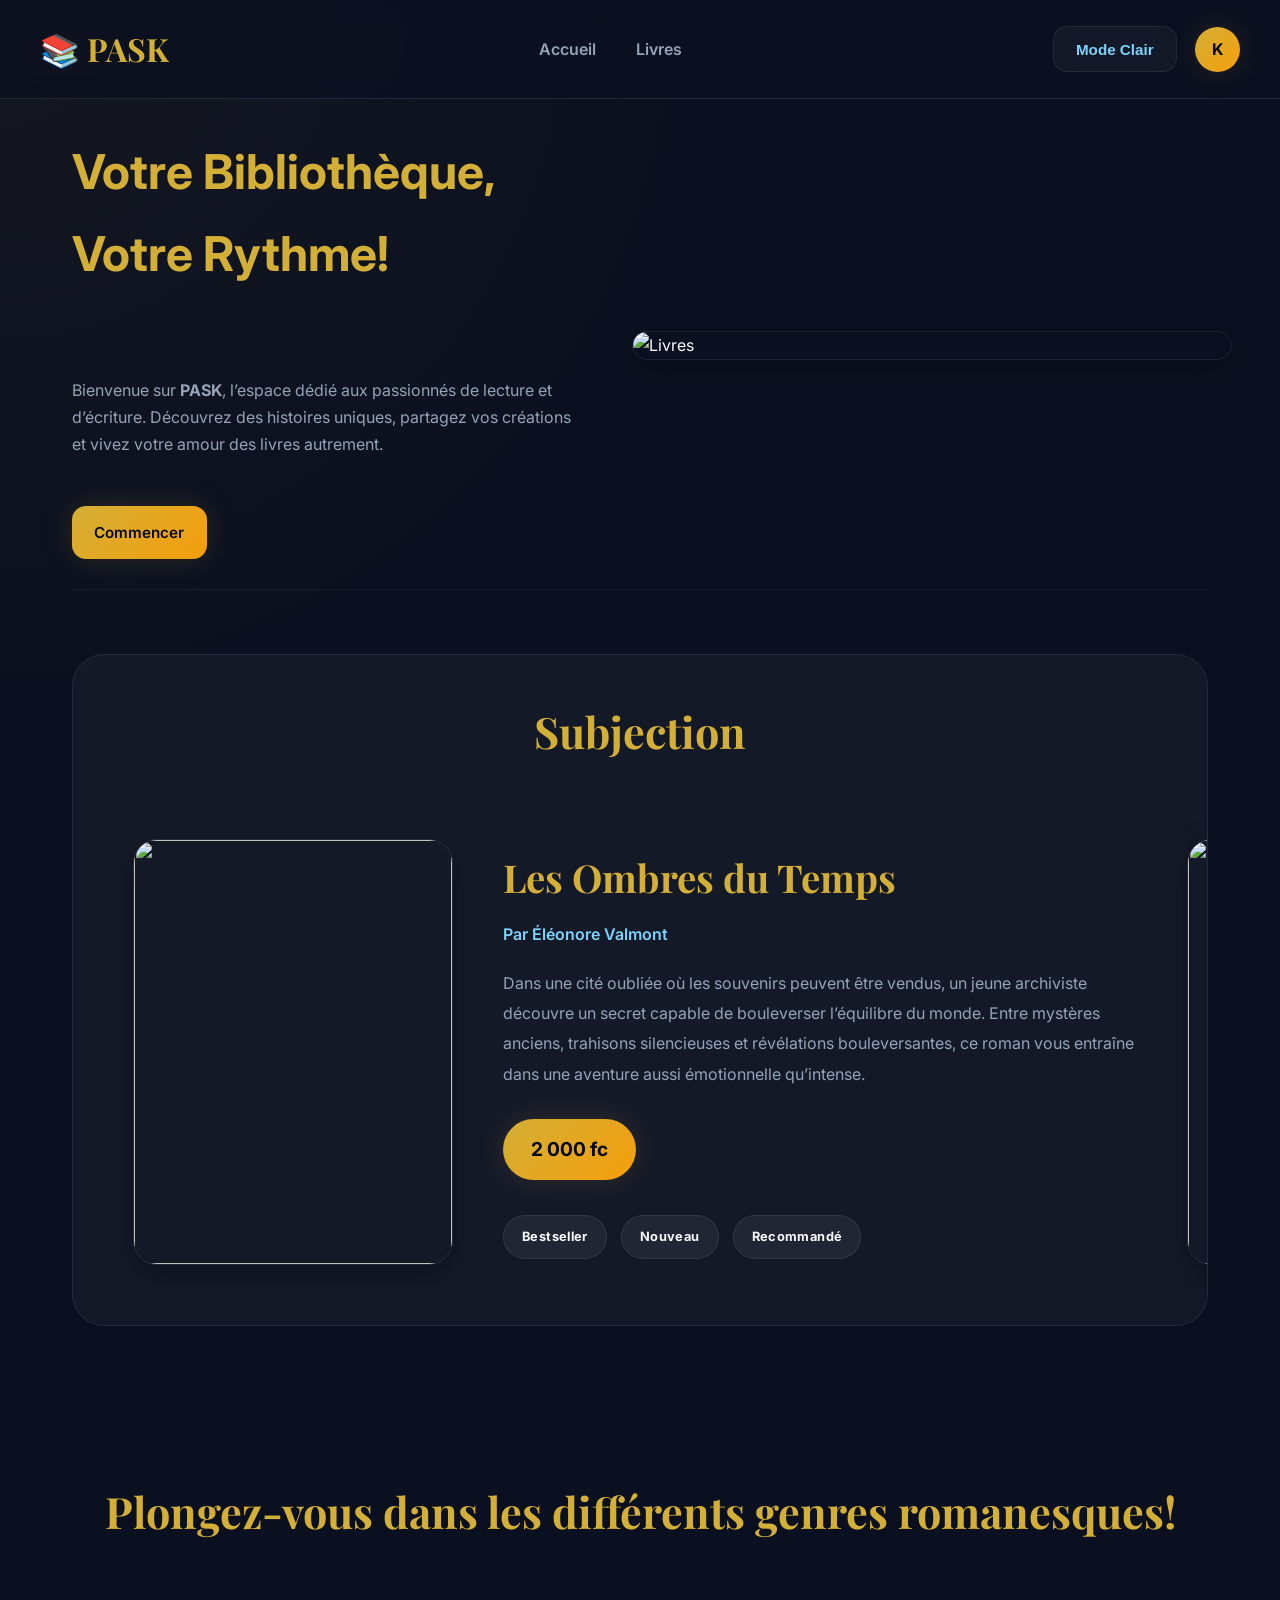
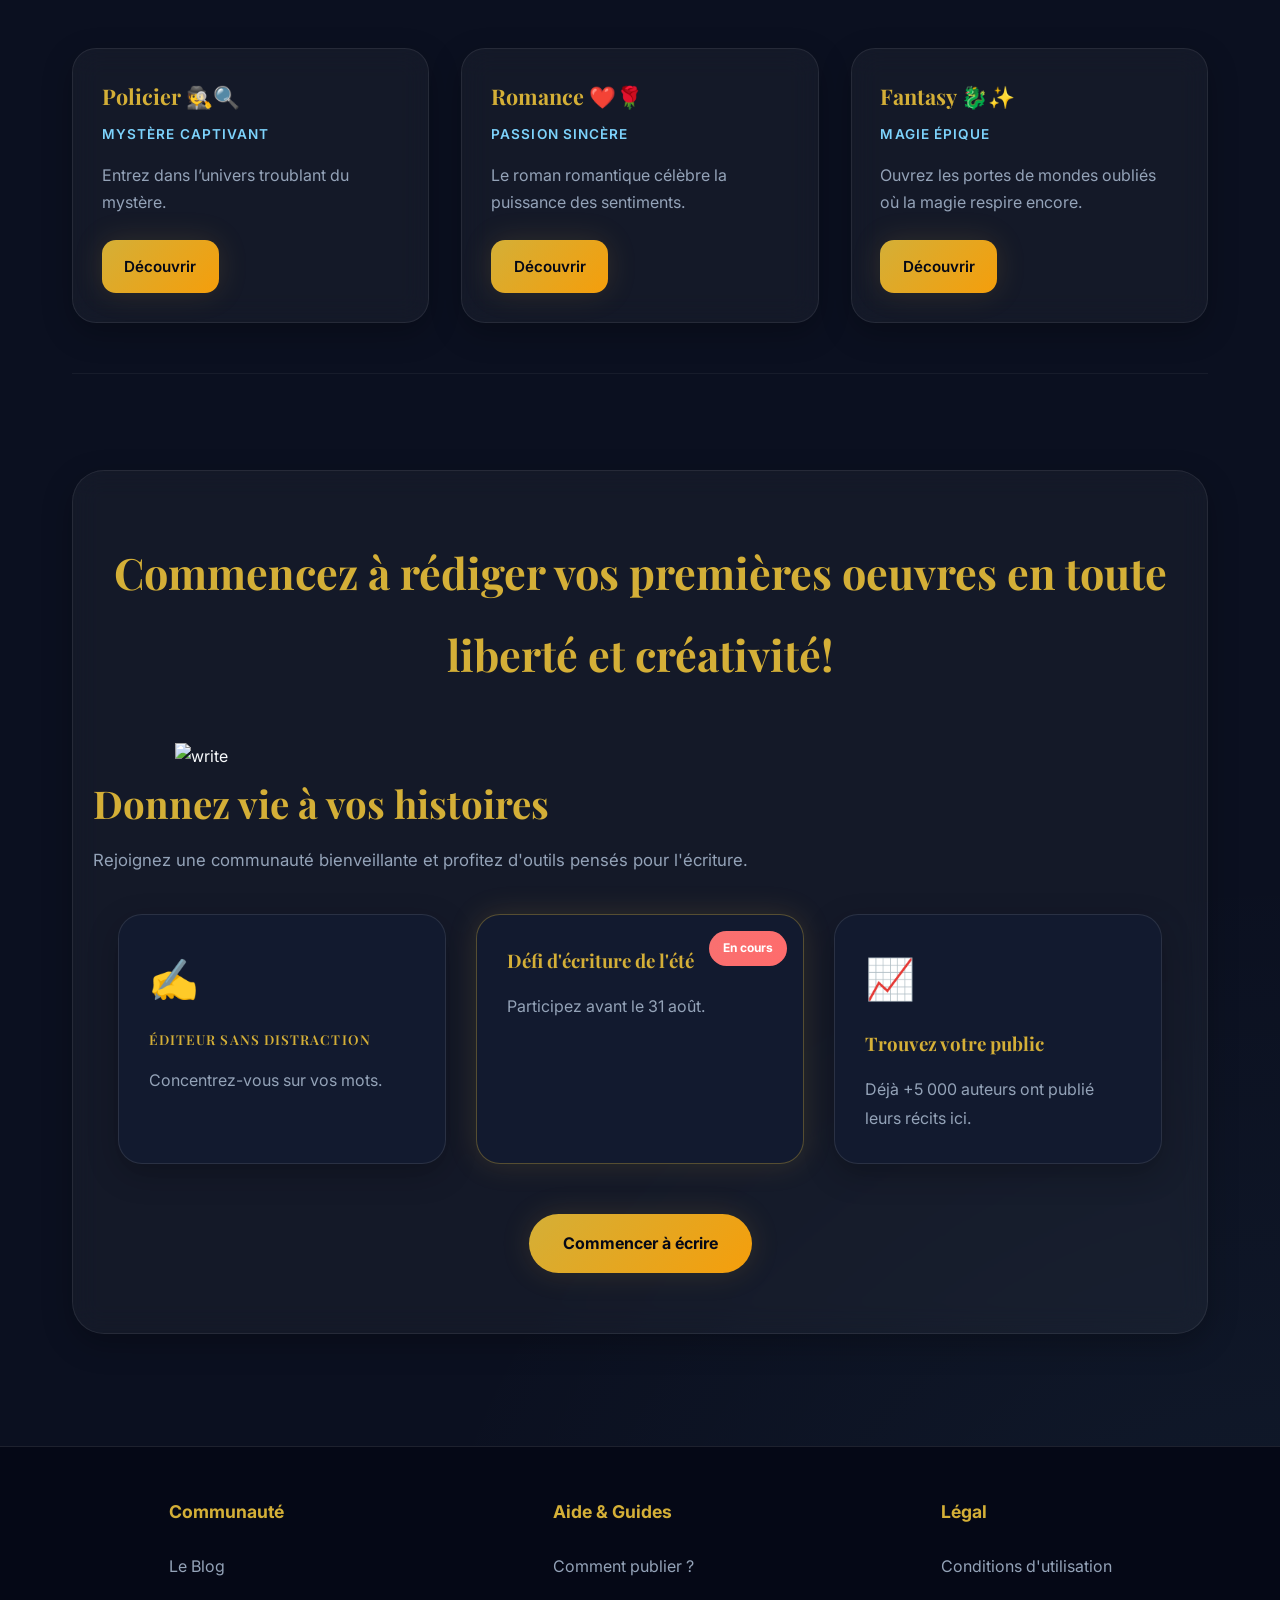
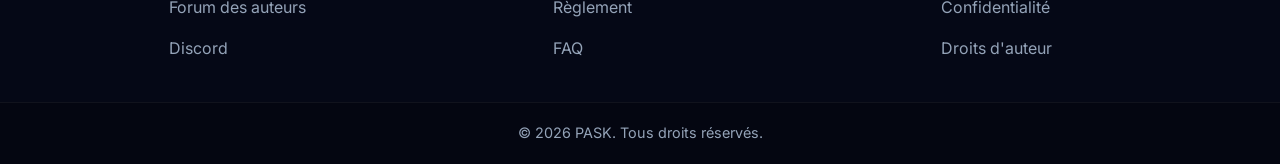
==== commit 0aead3ae: "ajustation en enlevant le point en index.html" ====
--- a/index.html
+++ b/index.html
@@ -67,7 +67,7 @@
                 </div>
 
                 <article>
-                    <img src="./IMG/pagueil/ChatGPT Image 22 avr. 2026, 00_08_32.png" alt="Livres" class="livres_img">
+                    <img src="/IMG/pagueil/ChatGPT Image 22 avr. 2026, 00_08_32.png" alt="Livres" class="livres_img">
                 </article>
                 
             </div>
@@ -87,7 +87,7 @@
                 <div class="subjection-book">
 
                     <div class="subjection-image">
-                        <img src="./IMG/pagueil/ChatGPT Image 22 avr. 2026, 00_08_32.png" alt="">
+                        <img src="/IMG/pagueil/L'écriture ou la vie de Jorge Semprun_ Meilleure lecture cette année.jpeg" alt="">
                     </div>
 
                     <div class="subjection-content">
@@ -103,7 +103,7 @@
                         </p>
 
                         <div class="price">
-                            24,99€
+                            2 000 fc
                         </div>
 
                         <div class="badges">
@@ -121,7 +121,7 @@
                 <div class="subjection-book">
 
                     <div class="subjection-image">
-                        <img src="./IMG/pagueil/ChatGPT Image 7 mai 2026, 01_39_53.png" alt="">
+                        <img src="/IMG/pagueil/Request Rejected.jpeg" alt="">
                     </div>
 
                     <div class="subjection-content">
@@ -137,7 +137,7 @@
                         </p>
 
                         <div class="price">
-                            19,99€
+                            1 900 fc
                         </div>
 
                         <div class="badges">
@@ -201,7 +201,7 @@
                 </h2>
             </section>
 
-            <img src="./IMG/pagueil/ChatGPT Image 7 mai 2026, 01_39_53.png" alt="write" style="width: 930px; margin: auto;">
+            <img src="/IMG/pagueil/ChatGPT Image 7 mai 2026, 01_39_53.png" alt="write" style="width: 930px; margin: auto;">
 
             <div class="auteurs-en-tete">
                 <h2>Donnez vie à vos histoires</h2>
--- a/index.css
+++ b/index.css
@@ -1,503 +1,670 @@
-/* ==========================================================================
-   1. VARIABLES DE THÈME (Palette de couleurs)
-   ========================================================================== */
-:root {
-  /* hsl (fallback color) */
-  --bg-dark: hsl(354 100% 3%);
-  --bg: hsl(355 100% 6%);
-  --bg-light: hsl(356 71% 10%);
-  --text: hsl(1 100% 100%);
-  --text-muted: hsl(0 66% 75%);
-  --highlight: hsl(358 40% 44%);
-  --border: hsl(355 54% 31%);
-  --border-muted: hsl(348 99% 18%);
-  --primary: hsl(360 82% 76%);
-  --secondary: hsl(183 63% 50%);
-  --danger: hsl(8 63% 66%);
-  --warning: hsl(52 49% 46%);
-  --success: hsl(151 41% 51%);
-  --info: hsl(217 73% 68%);
-  
-  /* oklch */
-  --bg-dark: oklch(0.1 0.08 192);
-  --bg: oklch(0.15 0.08 192);
-  --bg-light: oklch(0.2 0.08 192);
-  --text: oklch(0.96 0.1 192);
-  --text-muted: oklch(0.76 0.1 192);
-  --highlight: oklch(0.5 0.16 192);
-  --border: oklch(0.4 0.16 192);
-  --border-muted: oklch(0.3 0.16 192);
-  --primary: oklch(0.76 0.16 192);
-  --secondary: oklch(0.76 0.16 12);
-  --danger: oklch(0.7 0.16 30);
-  --warning: oklch(0.7 0.16 100);
-  --success: oklch(0.7 0.16 160);
-  --info: oklch(0.7 0.16 260);
-}
-body.light {
-  /* hsl (fallback color) */
-  --bg-dark: hsl(1 100% 94%);
-  --bg: hsl(2 100% 99%);
-  --bg-light: hsl(2 100% 100%);
-  --text: hsl(348 100% 6%);
-  --text-muted: hsl(355 54% 31%);
-  --highlight: hsl(1 100% 100%);
-  --border: hsl(359 41% 56%);
-  --border-muted: hsl(359 60% 69%);
-  --primary: hsl(355 54% 31%);
-  --secondary: hsl(183 100% 8%);
-  --danger: hsl(7 47% 42%);
-  --warning: hsl(53 100% 17%);
-  --success: hsl(161 100% 19%);
-  --info: hsl(217 50% 44%);
-  
-  /* oklch */
-  --bg-dark: oklch(0.92 0.08 192);
-  --bg: oklch(0.96 0.08 192);
-  --bg-light: oklch(1 0.08 192);
-  --text: oklch(0.15 0.16 192);
-  --text-muted: oklch(0.4 0.16 192);
-  --highlight: oklch(1 0.16 192);
-  --border: oklch(0.6 0.16 192);
-  --border-muted: oklch(0.7 0.16 192);
-  --primary: oklch(0.4 0.16 192);
-  --secondary: oklch(0.4 0.16 12);
-  --danger: oklch(0.5 0.16 30);
-  --warning: oklch(0.5 0.16 100);
-  --success: oklch(0.5 0.16 160);
-  --info: oklch(0.5 0.16 260);
-}
-/* ==========================================================================
-   2. Initialiser le CSS ET BASES
-   ========================================================================== */
-*, *::before, *::after {
-  box-sizing: border-box;
-  margin: 0;
-  padding: 0;
-}
-
-/* ==========================================================================
-   2. Initialiser le CSS ET BASES
-   ========================================================================== */
-*, *::before, *::after {
-  box-sizing: border-box;
-  margin: 0;
-  padding: 0;
-}
-
-body {
-  font-family: 'Segoe UI', Tahoma, Geneva, Verdana, sans-serif;
-  background-color: var(--bg);
-  color: var(--text);
-  line-height: 1.6;
-  transition: background-color 0.3s ease, color 0.3s ease;
-}
-
-/* ==========================================================================
-   3. STRUCTURE MODULAIRE (Design System à utiliser par l'équipe)
-   ========================================================================== */
-.container {
-  max-width: 1200px;
-  margin: 0 auto;
-  padding: 2rem;
-  align-content: center;
-}
-
-.text-muted {
-  color: var(--text-muted);
-}
-
-/* Boutons */
-.btn {
-  display: inline-block;
-  padding: 0.6rem 1.2rem;
-  border: none;
-  border-radius: 6px;
-  font-weight: bold;
-  cursor: pointer;
-  text-decoration: none;
-  transition: opacity 0.2s;
-}
-
-.btn:hover {
-  opacity: 0.8;
-}
-
-.btn-primary {
-  margin-top: auto;
-  background-color: var(--primary);
-  color: var(--bg-dark); /* Contraste sur le bouton primary */
-}
-
-.btn-secondary {
-  background-color: var(--bg-light);
-  color: var(--secondary);
-  border: 1px solid var(--border);
-}
-
-/* Système de grille pour les genres romanesques */
-.grid {
-  display: grid;
-  grid-template-columns: repeat(auto-fill, minmax(300px, 1fr));
-  gap: 2rem;
-  margin-top: 2rem;
-}
-
-/* Composant : Card */
-.card {
-
-  background-color: var(--bg-light);
-  border: 1px solid var(--border);
-  border-radius: 8px;
-  padding: 1.5rem;
-  transition: transform 0.2s ease, border-color 0.2s ease;
-}
-
-.card:hover {
-  transform: translateY(-5px);
-  border-color: var(--primary);
-}
-
-.card-title {
-  color: var(--primary);
-  margin-bottom: 0.5rem;
-  font-size: 1.25rem;
-}
-
-.card-subtitle {
-  color: var(--secondary);
-  font-size: 0.9rem;
-  margin-bottom: 1rem;
-  text-transform: uppercase;
-  letter-spacing: 0.05em;
-}
-
-.card-text {
-  margin-bottom: 1.5rem;
-  color: var(--text-muted);
-}
-
-.special {
-  font-style: normal;
-}
-
-.livres_img {
-  width: 600px;  /* Largeur fixe */
-  /*display: block;   /* Force l'image à prendre toute la ligne */
-  margin: 0 auto;   /* 0 en haut/bas, auto à gauche/droite pour centrer */
-}
-
-section.genres {
-  font-family: 'Playfair Display', serif;
-  font-size: 2rem;   /* Taille légèrement augmentée pour le confort */
-  line-height: 1.6;    /* Espacement des lignes pour l'aspect roman */
-  color: #15375a;      /* Un gris très sombre, plus doux que le noir pur */
-  text-align: justify; /* Pour un look "page de livre" */
-}
-
-section.genres h2 {
-  font-weight: 700;
-  /*font-style: italic;  /* L'italique renforce l'aspect romanesque */
-  font-size: 2.5rem;
-}
-
-.presentation {
-  width: 500px;
-}
-
-.container-hero {
-  width: calc(100%);
-  display: flex;
-  justify-content: space-evenly;
-}
-
-.begin {
-  display: flex;
-  justify-content: center; /* Centre horizontalement */
-  align-items: center;     /* Centre verticalement */
-  margin: 0 auto;   /* On centre le bloc horizontalement sur la page */
-}
-
-.principal {
-  display: flex;
-  min-height: 100vh; /* Toute la hauteur de l'écran */
-}
-
-.sidebar {
-  width: 250px;
-  background-color: var(--bg-light);
-  color: var(--text);
-  padding: 20px;
-  /* Optionnel : fixe la barre pendant le scroll */
-  position: sticky;
-  top: 0;
-  height: 100vh;
-}
-
-.sidebar ul {
-  list-style: none;
-  padding: 0;
-}
-
-.sidebar li {
-  margin: 30px 0;
-}
-
-.sidebar a {
-  color: var(--secondary);
-  text-decoration: none;
-  font-size: 18px;
-  display: inline-block;
-  transition: 0.3s;
-}
-
-.sidebar a:hover {
-  transform: translateX(10px);
-}
-
-/* Style global du pied de page */
-.site-footer {
-    background-color: #2c3e50; /* Un bleu-gris foncé très élégant */
-    color: #ecf0f1; /* Un texte presque blanc pour le contraste */
-    padding-top: 40px;
-    font-family: Arial, sans-serif;
-}
-
-/* Alignement des colonnes avec Flexbox */
-.footer-colonnes {
-    display: flex;
-    justify-content: space-around; /* Espace équitablement les colonnes */
-    max-width: 1000px;
-    margin: 0 auto; /* Centre le conteneur sur les grands écrans */
-    padding-bottom: 30px;
-}
-
-/* Style de chaque colonne */
-.colonne {
-    display: flex;
-    flex-direction: column; /* Place les liens les uns sous les autres */
-    gap: 10px; /* Espace entre chaque lien */
-}
-
-/* Style des titres des colonnes */
-.colonne h3 {
-    color: #3498db; /* Un bleu plus vif pour attirer l'œil */
-    font-size: 18px;
-    margin-bottom: 15px;
-}
-
-/* Style des liens */
-.colonne a {
-    color: #bdc3c7;
-    text-decoration: none; /* Enlève le soulignement par défaut */
-    transition: color 0.3s ease; /* Animation douce au survol */
-}
-
-/* Effet au survol de la souris */
-.colonne a:hover {
-    color: #ffffff; /* Le lien devient blanc brillant */
-}
-
-/* Zone de copyright tout en bas */
-.footer-bas {
-    background-color: #1a252f; /* Une teinte encore plus sombre */
-    text-align: center;
-    padding: 15px 0;
-    font-size: 14px;
-}
-
-/* --- SECTION GLOBALE --- */
-.espace-auteurs {
-    background-color: var(--bg); /* Un gris très clair pour séparer visuellement cette zone */
-    padding: 60px 20px; /* De l'espace en haut/bas et sur les côtés */
-    font-family: Arial, sans-serif;
-    text-align: center; /* Centre le texte principal */
-    border: 1px solid var(--border);
-    border-radius: 12px;
-}
-
-.auteurs-en-tete h2 {
-    color: #2c3e50;
-    font-size: 32px;
-    margin-bottom: 10px;
-}
-
-.auteurs-en-tete p {
-    color: #7f8c8d;
-    font-size: 18px;
-    margin-bottom: 40px;
-}
-
-/* --- DISPOSITION DES CARTES (FLEXBOX) --- */
-.auteurs-grille {
-    display: flex;
-    justify-content: center;
-    gap: 30px; /* L'espace entre chaque carte */
-    max-width: 1100px;
-    margin: 0 auto; /* Centre la grille sur la page */
-}
-
-/* --- STYLE DE CHAQUE CARTE --- */
-.carte-auteur {
-    /*background-color: #ffffff; /* Fond blanc pur pour contraster avec le gris clair */
-    border-radius: 12px; /* Bords arrondis */
-    padding: 30px;
-    width: 30%; /* Chaque carte prend 30% de la largeur */
-    box-shadow: 0 4px 15px rgba(0, 0, 0, 0.05); /* Ombre douce pour donner du relief */
-    transition: transform 0.3s ease; /* Animation fluide */
-    text-align: left; /* Aligne le texte des cartes à gauche */
-    position: relative; /* Nécessaire pour placer le badge du concours */
-    background-color: var(--bg-light);
-    border: 1px solid var(--border);
-    /*border-radius: 8px;*/
-    /*padding: 1.5rem;*/
-    transition: transform 0.2s ease, border-color 0.2s ease;
-}
-
-/* Effet au survol : la carte se soulève légèrement */
-.carte-auteur:hover {
-    transform: translateY(-5px);
-}
-
-.carte-auteur .icone {
-    font-size: 40px;
-    margin-bottom: 15px;
-}
-
-.carte-auteur h3 {
-    color: #34495e;
-    margin-bottom: 15px;
-}
-
-.carte-auteur p {
-    color: #555;
-    line-height: 1.6; /* Rend le texte plus lisible */
-}
-
-/* --- MISE EN ÉVIDENCE DE LA CARTE CONCOURS --- */
-.carte-concours {
-    border: 2px solid #3498db; /* Une bordure bleue pour attirer l'œil */
-}
-
-/* Le petit badge "En cours" */
-.badge {
-    position: absolute;
-    top: -12px;
-    right: 20px;
-    background-color: #e74c3c; /* Rouge vif */
-    color: white;
-    padding: 5px 15px;
-    border-radius: 20px;
-    font-size: 14px;
-    font-weight: bold;
-}
-
-/* --- BOUTON D'ACTION --- */
-.auteurs-action {
-    margin-top: 50px;
-}
-
-.bouton-ecrire {
-    background-color: var(--primary); /* Vert pour signifier "Go / Création" */
-    color: var(--bg);
-    padding: 15px 35px;
-    font-size: 18px;
-    font-weight: bold;
-    text-decoration: none;
-    border-radius: 30px; /* Bouton en forme de pilule */
-    transition: background-color 0.3s;
-}
-
-.bouton-ecrire:hover {
-    background-color: var(--info); /* Vert plus clair au survol */
-}
-
-/* ============================================================
-   1. STRUCTURE GLOBALE (Garder le footer en bas)
-   ============================================================ */
-/*body {
-    margin: 0;
-    display: flex;
-    flex-direction: column;
-    min-height: 100vh; /* Le body prend au minimum toute la hauteur de l'écran */
-/*}
-
-/* Le conteneur central prend tout l'espace disponible et pousse le footer en bas */
-/*.principal {
-    display: flex;
-    flex-direction: row; /* Sur ordinateur : la nav et le main sont côte à côte */
-    /*flex: 1; 
-}
-
-/* ============================================================
-   2. MISE EN PAGE SUR ORDINATEUR (Desktop)
-   ============================================================ */
-/*.sidebar {
-    width: 250px; /* Largeur fixe pour ton menu latéral */
-    /*background-color: #2c3e50;
-    color: white;
-    padding: 20px;
-    /* Optionnel : pour que le menu reste visible si on descend sur la page */
-    /*position: sticky; 
-    top: 0;
-    height: 100vh; 
-}
-
-.container {
-    flex: 1; /* Le main prend tout le reste de la largeur de l'écran */
-    /*padding: 20px;
-}
-
-/* ============================================================
-   3. RESPONSIVE DESIGN (Tablettes et Téléphones)
-   ============================================================ */
-@media (max-width: 768px) {
-    
-    /* Le secret est ici : on passe de côte à côte à empilé ! */
-    .principal {
-        flex-direction: column; 
-    }
-
-    /* La navigation ne fait plus 250px, mais prend toute la largeur */
-    .sidebar {
-        width: 100%;
-        height: auto; /* Elle s'adapte à son contenu au lieu de prendre tout l'écran */
-        position: static; /* Annule l'effet sticky sur mobile */
-        padding: 10px;
-
-        /* Transformer la nav en Flexbox*/
-        display: flex;
-        flex-direction: row;
-        justify-content: center;
-        flex-wrap: wrap;
-        gap: 15px; /*Espace entre les liens*/
-    }
-    .sidebar ul {
-      display: flex;
-      flex-direction: row;
-    }
-    .sidebar a {
-        font-size: 14px; /* Texte plus petit */
-        padding: 5px 10px; /* Moins de marge autour du texte */
-        text-align: center;
-    }
-    .sidebar a :hover {
-      transform: translateY(5px) !important;
-    }
-
-    /* Optionnel : réduire un peu les marges du contenu sur petit écran */
-    .container {
-        padding: 15px 10px;
-    }
-
-    /* Applique cette règle à absolument tous les éléments de la page */
-    *, *::before, *::after {
-        box-sizing: border-box;
-    }
-
-    /* Empêche les images de dépasser de leurs conteneurs */
-    img {
-        max-width: 100%;
-        height: auto;
-    }
-}
+
+/* ==========================================================================
+   1. VARIABLES PREMIUM PASK
+   ========================================================================== */
+
+:root{
+
+--bg-dark:#050816;
+--bg:#0b1020;
+--bg-light:#121a2f;
+
+--text:#f8fafc;
+--text-muted:#94a3b8;
+
+--primary:#d4af37;
+--secondary:#7dd3fc;
+--highlight:#f59e0b;
+
+--border:rgba(255,255,255,0.10);
+--border-muted:rgba(255,255,255,0.05);
+
+--danger:#f87171;
+--warning:#facc15;
+--success:#4ade80;
+--info:#60a5fa;
+
+--glass:rgba(255,255,255,0.04);
+--glass-border:rgba(255,255,255,0.08);
+--modal-overlay-bg:rgba(5,8,22,0.85);
+
+--shadow-soft:0 10px 30px rgba(0,0,0,0.25);
+--shadow-gold:0 0 30px rgba(212,175,55,0.15);
+
+--font-serif:'Playfair Display',serif;
+--font-sans:'Inter',sans-serif;
+
+--transition:all .45s cubic-bezier(.16,1,.3,1);
+}
+
+/* ==========================================================================
+   MODE CLAIR
+   ========================================================================== */
+
+body.light{
+
+--bg-dark:#f1f5f9;
+--bg:#f8fafc;
+--bg-light:#ffffff;
+
+--text:#0f172a;
+--text-muted:#475569;
+
+--border:rgba(15,23,42,0.08);
+--border-muted:rgba(15,23,42,0.04);
+
+--glass:rgba(15,23,42,0.02);
+--glass-border:rgba(15,23,42,0.08);
+--modal-overlay-bg:rgba(248,250,252,0.85);
+
+--shadow-soft:0 10px 30px rgba(15,23,42,0.08);
+
+}
+
+/* ==========================================================================
+   RESET
+   ========================================================================== */
+
+*,
+*::before,
+*::after{
+box-sizing:border-box;
+margin:0;
+padding:0;
+}
+
+html{
+scroll-behavior:smooth;
+}
+
+body{
+font-family:var(--font-sans);
+background:
+radial-gradient(circle at top left, rgba(212,175,55,0.05), transparent 20%),
+radial-gradient(circle at bottom right, rgba(125,211,252,0.06), transparent 25%),
+var(--bg);
+color:var(--text);
+line-height:1.7;
+transition:var(--transition);
+overflow-x:hidden;
+}
+
+img{
+max-width:100%;
+display:block;
+}
+
+a{
+text-decoration:none;
+color:inherit;
+}
+
+.container{
+max-width:1200px;
+margin:auto;
+padding:2rem;
+}
+
+.text-muted{
+color:var(--text-muted);
+}
+
+/* ==========================================================================
+   NAVBAR
+   ========================================================================== */
+
+.navbar{
+width:100%;
+display:flex;
+align-items:center;
+justify-content:space-between;
+padding:22px 40px;
+background:rgba(11,16,32,0.75);
+backdrop-filter:blur(12px);
+border-bottom:1px solid var(--border);
+position:sticky;
+top:0;
+z-index:999;
+}
+
+body.light .navbar{
+background:rgba(255,255,255,0.8);
+}
+
+.logo{
+font-size:2rem;
+font-weight:700;
+font-family:var(--font-serif);
+color:var(--primary);
+}
+
+.nav-center{
+display:flex;
+align-items:center;
+gap:40px;
+}
+
+.nav-center a{
+font-size:1rem;
+font-weight:600;
+color:var(--text-muted);
+transition:var(--transition);
+position:relative;
+}
+
+.nav-center a:hover{
+color:var(--primary);
+}
+
+.nav-center a::after{
+content:"";
+position:absolute;
+bottom:-8px;
+left:0;
+width:0;
+height:2px;
+background:var(--primary);
+transition:var(--transition);
+}
+
+.nav-center a:hover::after{
+width:100%;
+}
+
+.nav-right{
+display:flex;
+align-items:center;
+gap:18px;
+}
+
+.profile{
+width:45px;
+height:45px;
+border-radius:50%;
+background:linear-gradient(
+135deg,
+var(--primary),
+var(--highlight)
+);
+display:flex;
+align-items:center;
+justify-content:center;
+font-weight:700;
+color:var(--bg-dark);
+font-size:1rem;
+box-shadow:var(--shadow-gold);
+}
+
+/* ==========================================================================
+   BUTTONS
+   ========================================================================== */
+
+.btn{
+display:inline-flex;
+align-items:center;
+justify-content:center;
+gap:10px;
+padding:.85rem 1.4rem;
+border:none;
+border-radius:14px;
+font-weight:600;
+cursor:pointer;
+transition:var(--transition);
+font-size:.95rem;
+}
+
+.btn:hover{
+transform:translateY(-3px);
+}
+
+.btn-primary{
+background:linear-gradient(
+135deg,
+var(--primary),
+var(--highlight)
+);
+color:var(--bg-dark);
+box-shadow:var(--shadow-gold);
+}
+
+.btn-secondary{
+background:var(--glass);
+backdrop-filter:blur(10px);
+border:1px solid var(--glass-border);
+color:var(--secondary);
+}
+
+/* ==========================================================================
+   HERO
+   ========================================================================== */
+
+.presentation{
+width:500px;
+}
+
+.container-hero{
+width:100%;
+display:flex;
+justify-content:space-evenly;
+align-items:center;
+gap:60px;
+}
+
+.principal{
+display:flex;
+flex-direction:column;
+min-height:100vh;
+}
+
+.livres_img{
+width:600px;
+margin:auto;
+border-radius:24px;
+overflow:hidden;
+box-shadow:var(--shadow-soft);
+border:1px solid var(--glass-border);
+}
+
+/* ==========================================================================
+   SUBJECTION
+   ========================================================================== */
+
+.subjection{
+margin-bottom:6rem;
+padding:40px;
+border-radius:32px;
+background:var(--glass);
+border:1px solid var(--glass-border);
+backdrop-filter:blur(12px);
+overflow:hidden;
+position:relative;
+}
+
+.subjection h2{
+font-size:2.7rem;
+text-align:center;
+margin-bottom:50px;
+font-family:var(--font-serif);
+color:var(--primary);
+}
+
+.subjection-slider{
+display:flex;
+transition:transform .8s ease;
+}
+
+.subjection-book{
+min-width:100%;
+display:flex;
+align-items:center;
+gap:50px;
+padding:20px;
+}
+
+.subjection-image{
+width:320px;
+aspect-ratio:3/4;
+overflow:hidden;
+border-radius:24px;
+flex-shrink:0;
+box-shadow:var(--shadow-soft);
+border:1px solid var(--glass-border);
+}
+
+.subjection-image img{
+width:100%;
+height:100%;
+object-fit:cover;
+}
+
+.subjection-content{
+flex:1;
+}
+
+.subjection-content h3{
+font-size:2.4rem;
+font-family:var(--font-serif);
+margin-bottom:10px;
+color:var(--primary);
+}
+
+.author{
+font-size:1rem;
+margin-bottom:20px;
+color:var(--secondary);
+font-weight:600;
+}
+
+.summary{
+color:var(--text-muted);
+margin-bottom:30px;
+line-height:1.9;
+}
+
+.price{
+display:inline-flex;
+align-items:center;
+justify-content:center;
+padding:14px 28px;
+border-radius:999px;
+background:linear-gradient(
+135deg,
+var(--primary),
+var(--highlight)
+);
+color:var(--bg-dark);
+font-size:1.2rem;
+font-weight:700;
+margin-bottom:25px;
+box-shadow:var(--shadow-gold);
+}
+
+.badges{
+display:flex;
+flex-wrap:wrap;
+gap:14px;
+margin-top:10px;
+}
+
+.book-badge{
+padding:10px 18px;
+border-radius:999px;
+font-size:.8rem;
+font-weight:700;
+letter-spacing:.03em;
+background:rgba(255,255,255,0.06);
+border:1px solid var(--glass-border);
+color:var(--text);
+}
+
+/* ==========================================================================
+   GENRES
+   ========================================================================== */
+
+section.genres{
+font-family:var(--font-serif);
+font-size:1.15rem;
+line-height:1.9;
+color:var(--text);
+text-align:justify;
+}
+
+section.genres h2{
+font-size:2.7rem;
+margin-bottom:1rem;
+color:var(--primary);
+}
+
+/* ==========================================================================
+   GRID
+   ========================================================================== */
+
+.grid{
+display:grid;
+grid-template-columns:repeat(auto-fill,minmax(300px,1fr));
+gap:2rem;
+margin-top:2rem;
+}
+
+.card{
+background:var(--glass);
+backdrop-filter:blur(14px);
+border:1px solid var(--glass-border);
+border-radius:24px;
+padding:1.8rem;
+transition:var(--transition);
+box-shadow:var(--shadow-soft);
+overflow:hidden;
+position:relative;
+}
+
+.card:hover{
+transform:translateY(-8px);
+border-color:rgba(212,175,55,0.25);
+box-shadow:var(--shadow-gold);
+}
+
+.card-title{
+font-size:1.35rem;
+margin-bottom:.5rem;
+font-weight:700;
+color:var(--primary);
+font-family:var(--font-serif);
+}
+
+.card-subtitle{
+font-size:.85rem;
+text-transform:uppercase;
+letter-spacing:.08em;
+margin-bottom:1rem;
+color:var(--secondary);
+font-weight:600;
+}
+
+.card-text{
+color:var(--text-muted);
+margin-bottom:1.5rem;
+}
+
+/* ==========================================================================
+   AUTEURS
+   ========================================================================== */
+
+.espace-auteurs{
+background:var(--glass);
+border:1px solid var(--glass-border);
+border-radius:32px;
+padding:60px 20px;
+backdrop-filter:blur(14px);
+box-shadow:var(--shadow-soft);
+}
+
+.auteurs-en-tete h2{
+font-size:2.4rem;
+margin-bottom:10px;
+color:var(--primary);
+font-family:var(--font-serif);
+}
+
+.auteurs-en-tete p{
+font-size:1.05rem;
+margin-bottom:40px;
+color:var(--text-muted);
+}
+
+.auteurs-grille{
+display:flex;
+justify-content:center;
+gap:30px;
+max-width:1100px;
+margin:auto;
+flex-wrap:wrap;
+}
+
+.carte-auteur{
+background:var(--bg-light);
+border:1px solid var(--border);
+border-radius:24px;
+padding:30px;
+width:30%;
+min-width:280px;
+box-shadow:var(--shadow-soft);
+transition:var(--transition);
+position:relative;
+overflow:hidden;
+}
+
+.carte-auteur:hover{
+transform:translateY(-8px);
+border-color:rgba(212,175,55,0.25);
+}
+
+.carte-auteur .icone{
+font-size:2.5rem;
+margin-bottom:15px;
+}
+
+.carte-auteur h3{
+margin-bottom:15px;
+color:var(--primary);
+font-family:var(--font-serif);
+}
+
+.carte-auteur p{
+color:var(--text-muted);
+line-height:1.8;
+}
+
+.carte-concours{
+border:1px solid rgba(212,175,55,0.35);
+box-shadow:var(--shadow-gold);
+}
+
+.badge{
+position:absolute;
+top:16px;
+right:16px;
+background:linear-gradient(
+135deg,
+var(--danger),
+#ff6b6b
+);
+color:white;
+padding:7px 14px;
+border-radius:999px;
+font-size:.75rem;
+font-weight:700;
+}
+
+.auteurs-action{
+margin-top:50px;
+text-align:center;
+}
+
+.bouton-ecrire{
+display:inline-flex;
+align-items:center;
+justify-content:center;
+padding:16px 34px;
+border-radius:999px;
+background:linear-gradient(
+135deg,
+var(--primary),
+var(--highlight)
+);
+color:var(--bg-dark);
+font-weight:700;
+transition:var(--transition);
+box-shadow:var(--shadow-gold);
+}
+
+/* ==========================================================================
+   FOOTER
+   ========================================================================== */
+
+.site-footer{
+margin-top:80px;
+background:var(--bg-dark);
+border-top:1px solid var(--border);
+padding-top:50px;
+}
+
+.footer-colonnes{
+display:flex;
+justify-content:space-around;
+max-width:1200px;
+margin:auto;
+padding:0 20px 40px;
+gap:30px;
+}
+
+.colonne{
+display:flex;
+flex-direction:column;
+gap:14px;
+}
+
+.colonne h3{
+font-size:1.1rem;
+color:var(--primary);
+margin-bottom:12px;
+}
+
+.colonne a{
+color:var(--text-muted);
+transition:var(--transition);
+}
+
+.footer-bas{
+background:rgba(0,0,0,0.25);
+text-align:center;
+padding:18px;
+font-size:.9rem;
+color:var(--text-muted);
+border-top:1px solid var(--border-muted);
+}
+
+/* ==========================================================================
+   RESPONSIVE
+   ========================================================================== */
+
+@media(max-width:992px){
+
+.container-hero{
+flex-direction:column;
+text-align:center;
+}
+
+.presentation{
+width:100%;
+}
+
+.subjection-book{
+flex-direction:column;
+text-align:center;
+}
+
+.subjection-image{
+width:100%;
+max-width:320px;
+}
+
+.carte-auteur{
+width:100%;
+}
+
+.footer-colonnes{
+flex-wrap:wrap;
+justify-content:flex-start;
+}
+
+}
+
+@media(max-width:768px){
+
+.navbar{
+flex-direction:column;
+gap:20px;
+padding:20px;
+}
+
+.nav-center{
+gap:20px;
+flex-wrap:wrap;
+justify-content:center;
+}
+
+.grid{
+grid-template-columns:1fr;
+}
+
+.container{
+padding:20px 14px;
+}
+
+.footer-colonnes{
+flex-direction:column;
+}
+
+}
+
